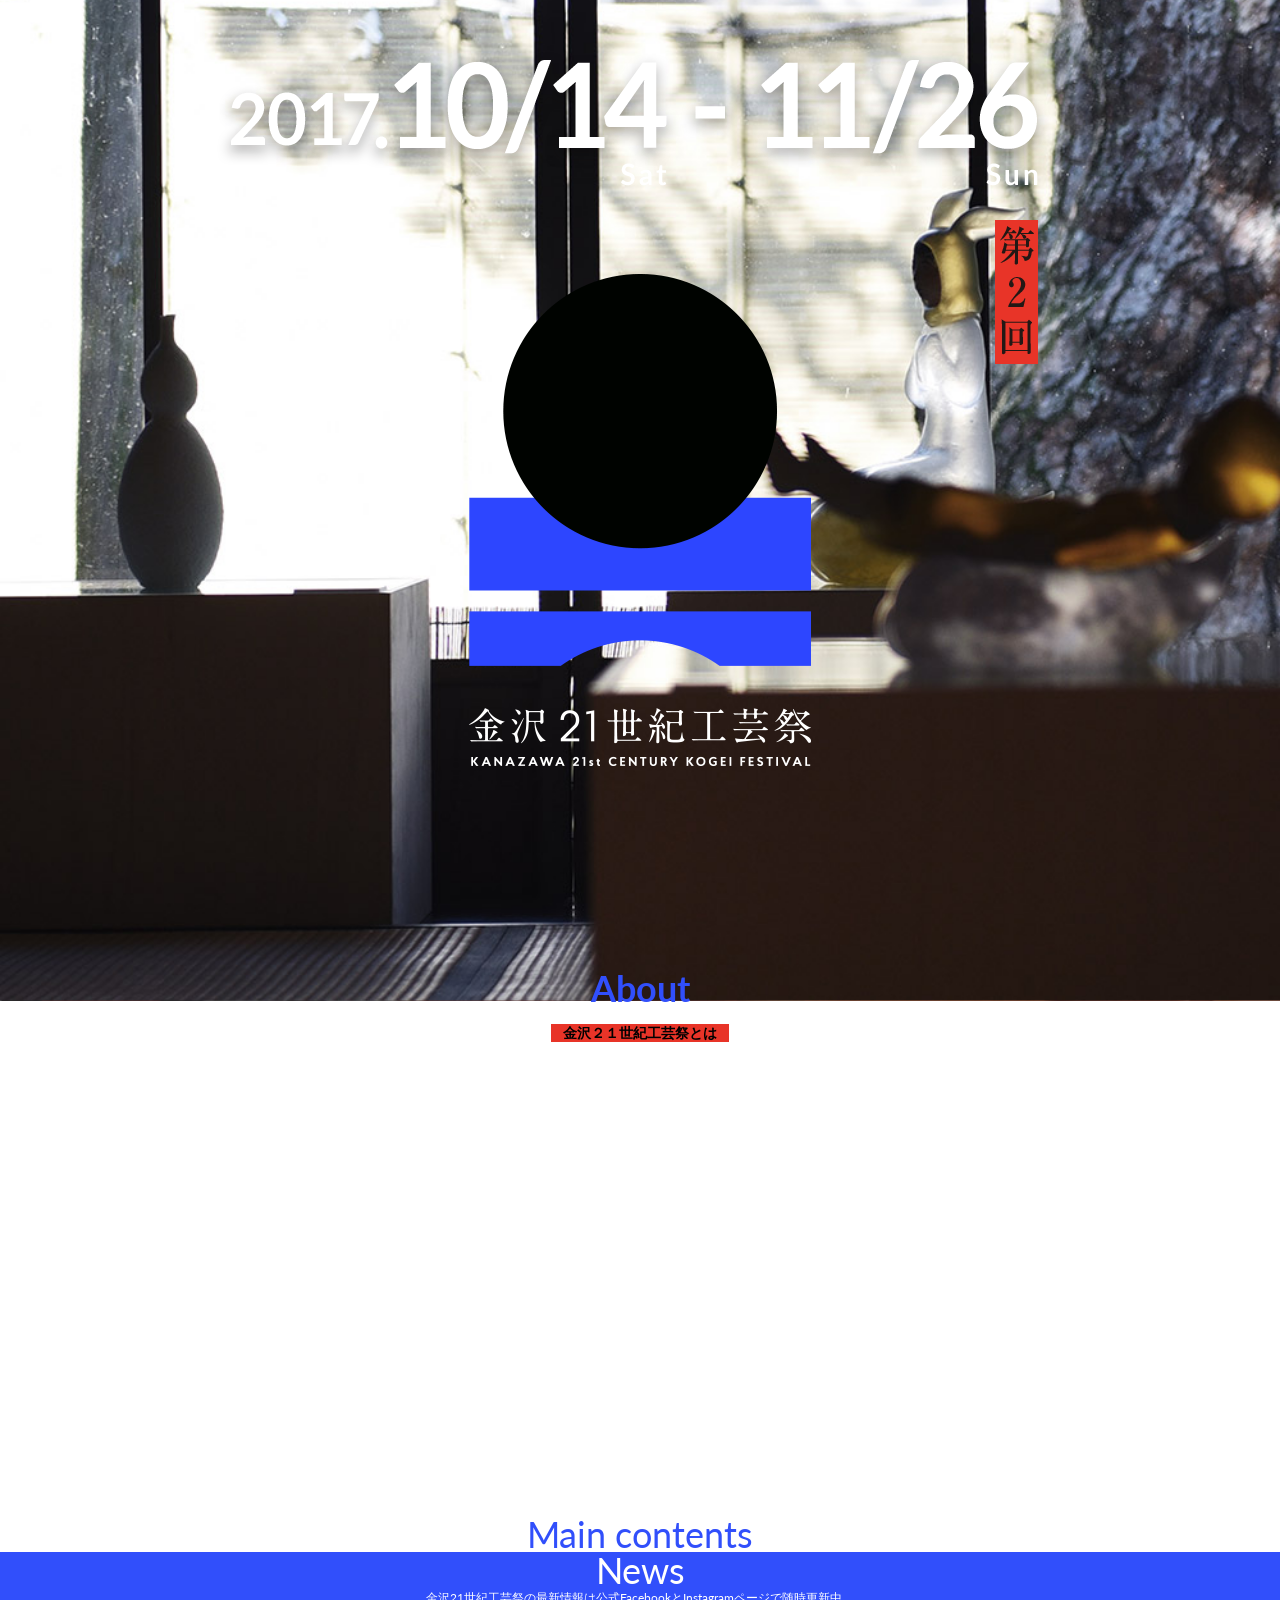
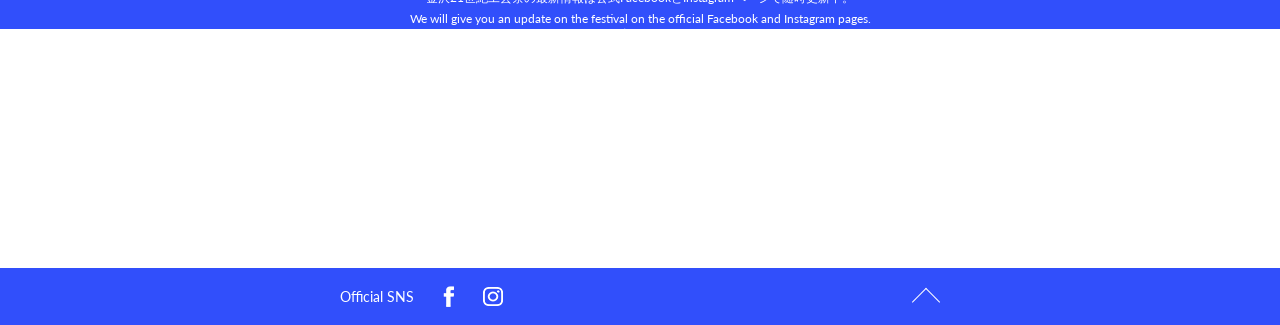
==== public/index.html @ 0331ea6f "追記" ====
<!DOCTYPE html>
<html>

<head prefix="og: http://ogp.me/ns#">
  <meta charset="utf-8">
  <meta http-equiv="x-ua-compatible" content="ie=edge">
  <meta name="viewport" content="width=device-width, initial-scale=1, minimum-scale=1, maximum-scale=1, user-scalable=no">

  <meta name="keywords" content="#">
  <meta name="description" content="#">
  <title>第2回 金沢21世紀工芸祭</title>

  <!--  favicons -->
  <link rel="shortcut icon" type="image/vnd.microsoft.icon" href="/common/favicons/favicon.ico">
  <link rel="icon" type="image/vnd.microsoft.icon" href="/common/favicons/favicon.ico">
  <link rel="apple-touch-icon" sizes="57x57" href="/common/favicons/apple-touch-icon-57x57.png">
  <link rel="apple-touch-icon" sizes="60x60" href="/common/favicons/apple-touch-icon-60x60.png">
  <link rel="apple-touch-icon" sizes="72x72" href="/common/favicons/apple-touch-icon-72x72.png">
  <link rel="apple-touch-icon" sizes="76x76" href="/common/favicons/apple-touch-icon-76x76.png">
  <link rel="apple-touch-icon" sizes="114x114" href="/common/favicons/apple-touch-icon-114x114.png">
  <link rel="apple-touch-icon" sizes="120x120" href="/common/favicons/apple-touch-icon-120x120.png">
  <link rel="apple-touch-icon" sizes="144x144" href="/common/favicons/apple-touch-icon-144x144.png">
  <link rel="apple-touch-icon" sizes="152x152" href="/common/favicons/apple-touch-icon-152x152.png">
  <link rel="apple-touch-icon" sizes="180x180" href="/common/favicons/apple-touch-icon-180x180.png">
  <link rel="icon" type="image/png" sizes="192x192" href="/common/favicons/android-chrome-192x192.png">
  <link rel="icon" type="image/png" sizes="48x48" href="/common/favicons/favicon-48x48.png">
  <link rel="icon" type="image/png" sizes="96x96" href="/common/favicons/favicon-96x96.png">
  <link rel="icon" type="image/png" sizes="96x96" href="/common/favicons/favicon-160x160.png">
  <link rel="icon" type="image/png" sizes="96x96" href="/common/favicons/favicon-196x196.png">
  <link rel="icon" type="image/png" sizes="16x16" href="/common/favicons/favicon-16x16.png">
  <link rel="icon" type="image/png" sizes="32x32" href="/common/favicons/favicon-32x32.png">
  <link rel="manifest" href="/common/favicons/manifest.json">
  <meta name="msapplication-TileColor" content="#2d88ef">
  <meta name="msapplication-TileImage" content="/mstile-144x144.png">
  <!-- /favicons -->

  <!-- ogp -->
  <meta property="og:title" content="#">
  <meta property="og:type" content="article">
	<meta property="og:description" content="#">
	<meta property="og:url" content="#">
	<meta property="og:image" content="#">
	<meta property="og:site_name" content="#">
  <!-- /ogp -->

  <!-- twitter -->
  <meta name="twitter:card" content="summary_large_image">
  <meta name="twitter:site" content="//twitterアカウント(@--)">
  <meta name="twitter:creator" content="//製作者@--">
  <meta name="twitter:title" content="//タイトル">
  <meta name="twitter:description" content="//概要">
  <meta name="twitter:image:src" content="//image">
  <!-- /twitter -->
  
  <!-- behavior -->
  <link rel="stylesheet" href="assets/css/style.css">
  <link href="https://fonts.googleapis.com/css?family=Lato" rel="stylesheet">
  <!-- /behavior -->
  
</head>

<body>
  
  <!-- header -->
  <header id="header">
    <h1 class="h1_01">
      <img src="assets/images/header_h1_01.png" alt="金沢21世紀工芸祭 KANAZAWA 21st CENTURY FESTIVAL">
    </h1>
    <p class="p_01"><img src="assets/images/header_p_01.png" alt="第二回"></p>
    <time class="time_01"><img src="assets/images/header_time_01.png" alt="2017.10/14sat - 11/26sun"></time>
  </header>
  <!-- header -->

  <!-- content -->
  <main id="index" class="content">
   
    <!-- about -->
    <section class="about">
      <h2 class="h2_01">About<br><i>金沢２１世紀工芸祭とは</i></h2>
      <p class="p_01">金沢21世紀工芸祭は、藩政期以来のものづくりが息づく石川県金沢市を舞台に開催する大型工芸フェスティバル。多様な展示にワークショップ、食イベントや茶会など、たくさんのプログラムが展開されます。いつにも増して工芸との接点がちりばめられた金沢で、ものづくりをとことん堪能してみませんか。</p>
      <h2 class="h2_02">What is Kanazawa 21st KOGEI Festival</h2>
      <p class="p_02">Kanazawa 21KOGEI Festival is a large-scale arts and crafts festival, held for the first time in Kanazawa, a city of arts and crafts where creativity has breathed ever since the feudal government period. General supervision is provided by The University Art Museum, Tokyo University of the Arts Director and Professor Yuji Akimoto, who also serves as Director of the 21st Century Museum of Contemporary Art, Kanazawa, and the architect and NPO Shuto Kanazawa's Chief Director, Jun Ura. The festival endeavors to present the diversity and possibilities of the arts and crafts from a variety of perspectives, including tradition,future, design,and technology.</p>
    </section>
    <!-- /about -->
    
    <!-- /main_content -->
    <section class="mc">
      <h2 class="h2_01">Main contents</h2>
      <p></p>
      <ul class="mc_slider" id="mcSlider">
        <li>
          <figure></figure>
          <div class="l_block_01">
            <div class="l_box_01">
              <h3><i></i></h3>
              <time></time>
            </div>
            <div class="l_box_02">
              <h3><i></i></h3>
              <time></time>
            </div>
          </div>
        </li>
        <li>
          <figure></figure>
          <div class="l_block_01">
            <div class="l_box_01">
              <h3><i></i></h3>
              <time></time>
            </div>
            <div class="l_box_02">
              <h3><i></i></h3>
              <time></time>
            </div>
          </div>
        </li>
        <li>
          <figure></figure>
          <div class="l_block_01">
            <div class="l_box_01">
              <h3><i></i></h3>
              <time></time>
            </div>
            <div class="l_box_02">
              <h3><i></i></h3>
              <time></time>
            </div>
          </div>
        </li>
        <li>
          <figure></figure>
          <div class="l_block_01">
            <div class="l_box_01">
              <h3><i></i></h3>
              <time></time>
            </div>
            <div class="l_box_02">
              <h3><i></i></h3>
              <time></time>
            </div>
          </div>
        </li>
        <li>
          <figure></figure>
          <div class="l_block_01">
            <div class="l_box_01">
              <h3><i></i></h3>
              <time></time>
            </div>
            <div class="l_box_02">
              <h3><i></i></h3>
              <time></time>
            </div>
          </div>
        </li>
      </ul>
    </section>
    <!-- /main_content -->
    
    <!-- news -->
    <section class="news">
      <h2 class="h2_01">News</h2>
      <p class="p_01">金沢21世紀工芸祭の最新情報は公式FacebookとInstagramページで随時更新中。<br>We will give you an update on the festival on the official Facebook and Instagram  pages.</p>
      <div class="l_block_01">
        <div class="l_box_01">
        </div>
        <div class="l_box_02">
        </div>
      </div>
    </section>
    <!-- /news -->
    
    <!-- sponsor -->
    <section class="sponsor">
      <h2 class="h2_01">主　催</h2>
      <p class="p_01">金沢創造都市推進員会<br>金沢市</p>
      <h2 class="h2_02">事務局</h2>
      <address class="address_01">
        <p>金沢21世紀工芸祭実行委員会<br>（株式会社ノエチカ内）</p>
        <p>石川県金沢市下本多町六番丁40番地1 3階<br>Email : <a href="mailto:info@noetica.co.jp">info@noetica.co.jp</a></p>
      </address>
      <h2 class="h2_02">プレスリリースに関するお問い合わせ</h2>
      <address class="address_02">
        <p>金沢21世紀工芸祭実行委員会・広報担当<br>（株式会社エーミライトデザイン内）</p>
        <p>石川県金沢市本町1-5-3 リファーレ2階<br>Email : <a href="mailto:press@21c-kogei.jp">press@21c-kogei.jp</a></p>
      </address>
    </section>
    <!-- /sponsor -->
    
  </main>
  <!-- /content -->

  <!-- bg -->
  <div id="bg">
    <div class="div_01"><img src="assets/images/bg_img_01.jpg" alt=""></div>
    <div class="div_02"><img src="assets/images/bg_img_02.jpg" alt=""></div>
    <div class="div_03"><img src="assets/images/bg_img_03.jpg" alt=""></div>
  </div>
  <!-- /bg -->

  <!-- footer -->
  <footer id="footer">
    <div class="l_block_01">
      <div class="l_block_01_inner">
        <h4 class="h4_01">Official SNS</h4>
        <ul class="ul_01">
          <li><a href=""><img src="assets/images/footer_facebook.png" alt=""></a></li>
          <li><a href=""><img src="assets/images/footer_instagram.png" alt=""></a></li>
        </ul>
        <div class="div_01"><a href="#top"></a></div>
      </div>
    </div>
    <div class="l_block_02">
      <div class="l_box_01">
        <ul>
          <li><img src="" alt=""></li>
          <li><img src="" alt=""></li>
          <li><img src="" alt=""></li>
        </ul>
      </div>
      <div class="l_box_02">
        <p class="p_01">平成28年度 文化庁　文化芸術による地域活性化・国際発信推進事業<br>Supported by the Agency for Cultural Affairs Government of Japan in the fiscal 2016</p>
      </div>
    </div>
    <p><small>&copy; 2016 21st Century Craft Festival ALL RIGHTS RESERVED.</small></p>
  </footer>
  <!-- /footer -->
  
</body>

</html>
---- public/assets/css/style.css ----
@charset 'UTF-8';
/* reset */
body,
div,
pre,
p,
blockquote,
dl,
dt,
dd,
ul,
ol,
li,
h1,
h2,
h3,
h4,
h5,
h6,
form,
fieldset,
th,
td,
figure,
figcaption
{
    margin: 0;
    padding: 0;
}

input,
textarea
{
    font-size: 100%; 

    margin: 0;
}

label
{
    cursor: pointer;
}

table
{
    font-size: 100%; 

    border-spacing: 0;
    border-collapse: collapse;
}

th,
td
{
    list-style: none;
}

fieldset,
img
{
    border: 0;
}

img
{
    width: 100%;
    max-width: 100%;
    height: auto;

    vertical-align: top;
}

address,
caption,
cite,
code,
dfn,
em,
th,
var
{
    font-weight: normal; 
    font-style: normal;
}

ol,
ul
{
    list-style: none;
}

caption,
th
{
    text-align: left;
}

h1,
h2,
h3,
h4,
h5,
h6
{
    font-size: 100%;
    font-weight: normal;
}

q:after,
q:before
{
    content: '';
}

a,
input
{
    color: inherit; 
    outline: none;
}

a
{
    text-decoration: none;
}

input,
textarea
{
    border-radius: 0;
}

input[type='button'],
input[type='submit']
{
    padding: 0;

    cursor: pointer; 

    border: none;
    background: none;

    -webkit-appearance: none;
}

abbr,
acronym
{
    border: 0;
}

i
{
    font-style: normal;
}

main,
section,
article,
time
{
    display: block;
}

/* /reset */
/* base */
*
{
    -webkit-box-sizing: border-box;
            box-sizing: border-box;
}

body
{
    font-family: 'Lato', '游ゴシック', YuGothic, 'ヒラギノ角ゴ Pro', 'Hiragino Kaku Gothic Pro', 'メイリオ', 'Meiryo', sans-serif;
    font-size: 0;
    line-height: 0;

    position: relative;

    letter-spacing: 0;
    word-wrap: break-word;

    color: #000; 

    -webkit-font-smoothing: antialiased;
    -moz-osx-font-smoothing: grayscale;
    -webkit-overflow-scrolling: touch;
    -webkit-text-size-adjust: 100%;
}

img
{
    width: 100%;
}

.sp
{
    display: none;
}
@media screen and (max-width: 425px)
{
    .sp
    {
        display: block !important;
    }
}

.tb
{
    display: none;
}
@media screen and (min-width: 426px) and (max-width: 999px)
{
    .tb
    {
        display: block !important;
    }
}

.pc
{
    display: none;
}
@media screen and (min-width: 1000px)
{
    .pc
    {
        display: block !important;
    }
}

.cf
{
    zoom: 1;
}
.cf:after
{
    display: block;
    clear: both; 

    content: '';
}

a
{
    display: block;
}
a:hover
{
    opacity: .7;
}

/* /base */
/* z-index */
header,
main,
footer
{
    z-index: 2;
}

#bg
{
    z-index: 1;
}

/* /z-index */
/* header */
header
{
    position: relative;

    display: table;

    width: 100%;
}
@media screen and (max-width: 425px)
{
    header
    {
        height: 100vh;
    }
}
@media screen and (min-width: 426px) and (max-width: 999px)
{
    header
    {
        height: 100vh;
    }
}
@media screen and (min-width: 1000px)
{
    header
    {
        max-width: 1000px;
        height: 100vh; 
        min-height: 660px;
        margin: 0 auto;
    }
}
header .h1_01
{
    display: table-cell;

    text-align: center; 
    vertical-align: middle;
}
@media screen and (max-width: 425px)
{
    header .h1_01
    {
        padding-top: 100px;
    }
}
@media screen and (min-width: 426px) and (max-width: 999px)
{
    header .h1_01
    {
        padding-top: 100px;
    }
}
@media screen and (min-width: 1000px)
{
    header .h1_01
    {
        padding-top: 140px;
    }
}
@media screen and (min-width: 1000px) and (max-height: 719px)
{
    header .h1_01 img
    {
        width: 240px;
    }
}
@media screen and (min-width: 1000px) and (min-height: 720px)
{
    header .h1_01 img
    {
        width: 342px;
    }
}
header .p_01
{
    position: absolute;
    top: 220px;
    right: 102px; 

    width: 43px;
}
header .time_01
{
    position: absolute;
    top: 0;
    left: 0;

    display: block;

    width: 100%;

    text-align: center;
}

/* /header */
/* main */
main
{
    position: relative;
}

/* /main */
/* bg */
#bg
{
    position: fixed;
    top: 0;
    left: 0;

    width: 100%;
    height: 100vh;
}
#bg div
{
    position: absolute;
    top: 0;
    left: 0;

    width: 100%;
    height: 100%;
}
#bg div img
{
    position: absolute;
    top: 50%;
    left: 50%;

    width: auto;
    min-width: 100%;
    height: auto; 
    min-height: 100%;

    -webkit-transform: translate(-50%, -50%);
        -ms-transform: translate(-50%, -50%);
            transform: translate(-50%, -50%);
}

/* /bg */
/* footer */
footer
{
    position: relative;
}
footer .l_block_01
{
    padding: 18px 0;

    background-color: #314ffb;
}
footer .l_block_01 .l_block_01_inner
{
    position: relative;

    width: 800px; 
    margin: 0 auto;
    padding: 0 100px;
}
footer .l_block_01 .l_block_01_inner .h4_01
{
    display: inline-block;

    vertical-align: middle;
}
footer .l_block_01 .l_block_01_inner .ul_01
{
    display: inline-block;

    vertical-align: middle;
}
footer .l_block_01 .l_block_01_inner .ul_01 li
{
    display: inline-block;

    width: 21px; 
    margin-left: 24px;

    vertical-align: middle;
}
footer .l_block_01 .l_block_01_inner .div_01
{
    position: absolute;
    top: 6px;
    right: 104px;

    width: 20px;
    height: 20px;

    -webkit-transform: rotate(-45deg);
        -ms-transform: rotate(-45deg);
            transform: rotate(-45deg); 

    border-top: 1px solid #fff;
    border-right: 1px solid #fff;
}
footer .l_block_01 .h4_01
{
    font-size: 14px;

    color: #fff;
}
footer .l_block_02
{
    background-color: #fff;
}

/* /footer */
#index .about .h2_01
{
    font-size: 36px;
    font-weight: bold;
    line-height: 1;

    text-align: center; 

    color: #314ffb;
}
#index .about .h2_01 i
{
    font-size: 14px;
    line-height: 1;

    display: inline-block;

    margin-top: .4em;
    padding: 2px 12px;

    color: #000;
    background-color: #e83428;
}

#index .about .h2_02
{
    font-size: 12px;
    font-weight: bold;
    line-height: 1.7;

    text-align: center;
    letter-spacing: .1em;

    color: #fff;
}

#index .mc .h2_01
{
    font-size: 36px;
    line-height: 1; 

    text-align: center;

    color: #314ffb;
}

#index .news .h2_01
{
    font-size: 36px;
    line-height: 1; 

    text-align: center;

    color: #fff;
}

#index .sponsor .h2_01,
#index .sponsor .h2_02,
#index .sponsor .h2_03
{
    font-size: 14px;
    font-weight: bold;
    line-height: 1;

    text-align: center;

    color: #fff;
}

#p_01,
#p_02,
#index .news .p_01,
#index .sponsor .p_01,
#index .about .p_01,
#index .about .p_02
{
    font-size: 12px;
    line-height: 1.7;

    color: #fff;
}

#p_02,
#index .news .p_01,
#index .sponsor .p_01
{
    text-align: center;
}

#index .sponsor .address_01 p,
#index .sponsor .address_02 p
{
    font-size: 12px;
    line-height: 1.7;

    text-align: center; 

    color: #fff;
}
#index .sponsor .address_01 p a,
#index .sponsor .address_02 p a
{
    display: inline;
}

#index .sponsor .address_01 p:nth-child(2),
#index .sponsor .address_02 p:nth-child(2)
{
    font-size: 11px;
}

/* layout */
/* about */
#index .about
{
    width: 1000px; 
    margin: 0 auto;
    padding: 70px 0;
}
#index .about .h2_02
{
    margin-top: 20px;
}
#index .about p
{
    width: 380px; 
    margin: 0 auto;
}
#index .about p.p_01
{
    margin-top: 42px;
}
#index .about p.p_02
{
    margin-top: 16px;
}

/* /about */
/* main_content */
#index .mc
{
    background-color: #fff;
}

/* /main_content */
/* news */
#index .news
{
    background-color: #314ffb;
}

/* /news */
/* /layout */
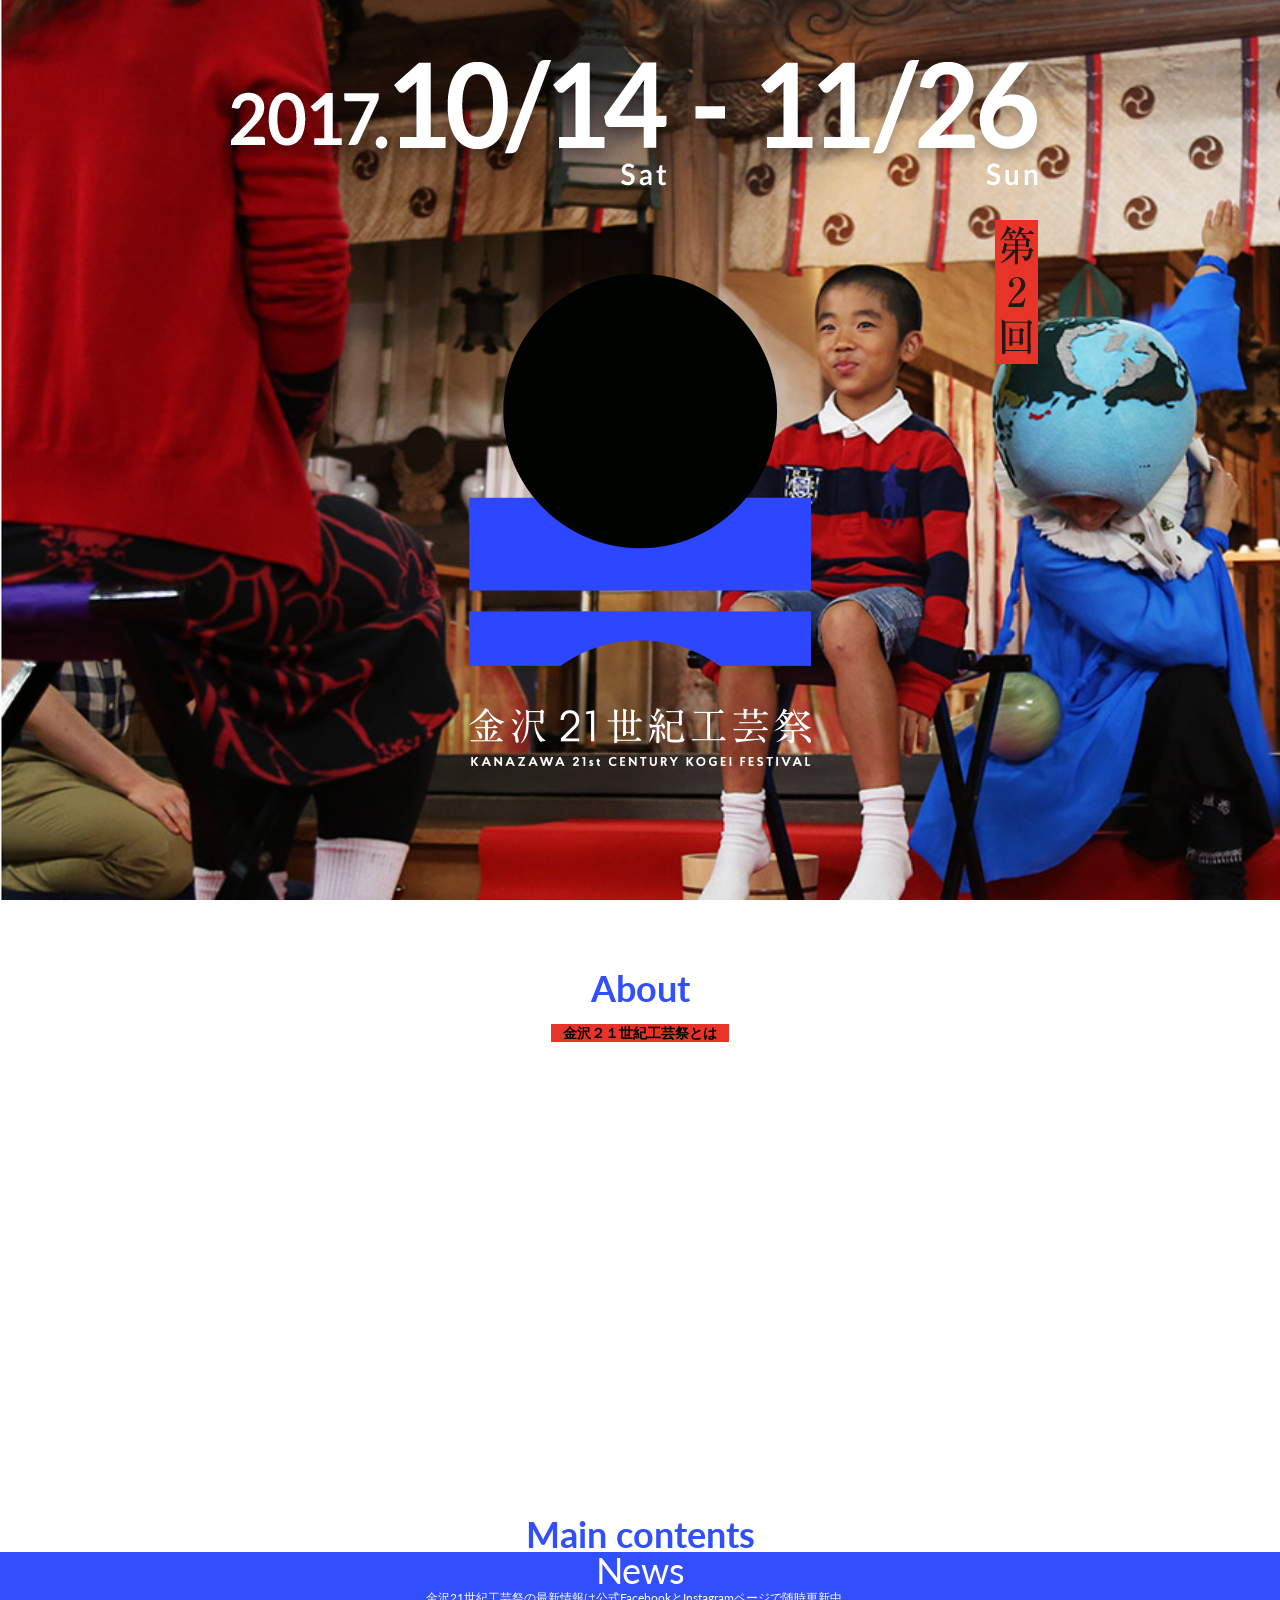
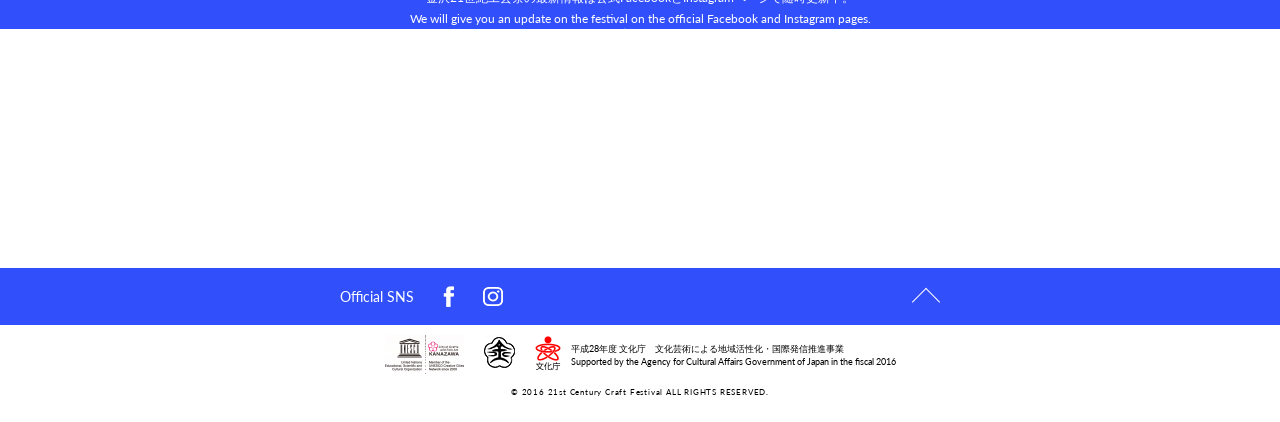
==== commit 8f4156d5: "追記" ====
--- a/public/index.html
+++ b/public/index.html
@@ -37,10 +37,10 @@
   <!-- ogp -->
   <meta property="og:title" content="#">
   <meta property="og:type" content="article">
-	<meta property="og:description" content="#">
-	<meta property="og:url" content="#">
-	<meta property="og:image" content="#">
-	<meta property="og:site_name" content="#">
+  <meta property="og:description" content="#">
+  <meta property="og:url" content="#">
+  <meta property="og:image" content="#">
+  <meta property="og:site_name" content="#">
   <!-- /ogp -->
 
   <!-- twitter -->
@@ -55,6 +55,10 @@
   <!-- behavior -->
   <link rel="stylesheet" href="assets/css/style.css">
   <link href="https://fonts.googleapis.com/css?family=Lato" rel="stylesheet">
+  <script src="assets/js/picturefill.js"></script>
+  <script src="assets/js/jquery.js"></script>
+  <script src="assets/js/bxslider.js"></script>
+  <script src="assets/js/script.js"></script>
   <!-- /behavior -->
   
 </head>
@@ -192,9 +196,11 @@
 
   <!-- bg -->
   <div id="bg">
-    <div class="div_01"><img src="assets/images/bg_img_01.jpg" alt=""></div>
-    <div class="div_02"><img src="assets/images/bg_img_02.jpg" alt=""></div>
-    <div class="div_03"><img src="assets/images/bg_img_03.jpg" alt=""></div>
+    <ul class="ul_01" id="bgSlider">
+      <li><img src="assets/images/bg_img_01.jpg" alt="イメージ"></li>
+      <li><img src="assets/images/bg_img_02.jpg" alt="イメージ"></li>
+      <li><img src="assets/images/bg_img_03.jpg" alt="イメージ"></li>
+    </ul>
   </div>
   <!-- /bg -->
 
@@ -211,18 +217,16 @@
       </div>
     </div>
     <div class="l_block_02">
-      <div class="l_box_01">
-        <ul>
-          <li><img src="" alt=""></li>
-          <li><img src="" alt=""></li>
-          <li><img src="" alt=""></li>
+      <div class="l_block_02_inner">
+        <ul class="ul_02">
+          <li><img src="assets/images/footer_icon_01.png" alt="イメージ"></li>
+          <li><img src="assets/images/footer_icon_02.png" alt="イメージ"></li>
+          <li><img src="assets/images/footer_icon_03.png" alt="イメージ"></li>
         </ul>
-      </div>
-      <div class="l_box_02">
         <p class="p_01">平成28年度 文化庁　文化芸術による地域活性化・国際発信推進事業<br>Supported by the Agency for Cultural Affairs Government of Japan in the fiscal 2016</p>
+        <p class="p_02"><small>&copy; 2016 21st Century Craft Festival ALL RIGHTS RESERVED.</small></p>
       </div>
     </div>
-    <p><small>&copy; 2016 21st Century Craft Festival ALL RIGHTS RESERVED.</small></p>
   </footer>
   <!-- /footer -->
   
--- a/public/assets/css/style.css
+++ b/public/assets/css/style.css
@@ -380,7 +380,7 @@
     width: 100%;
     height: 100vh;
 }
-#bg div
+#bg .ul_01 li
 {
     position: absolute;
     top: 0;
@@ -389,7 +389,7 @@
     width: 100%;
     height: 100%;
 }
-#bg div img
+#bg .ul_01 li img
 {
     position: absolute;
     top: 50%;
@@ -472,6 +472,59 @@
 {
     background-color: #fff;
 }
+footer .l_block_02 .l_block_02_inner
+{
+    width: 800px;
+    margin: 0 auto;
+    padding: 10px 100px 26px;
+
+    text-align: center;
+}
+footer .l_block_02 .l_block_02_inner .ul_02
+{
+    display: inline-block;
+
+    vertical-align: middle;
+}
+footer .l_block_02 .l_block_02_inner .ul_02 li
+{
+    display: inline-block;
+
+    height: 41px; 
+
+    vertical-align: middle;
+}
+footer .l_block_02 .l_block_02_inner .ul_02 li:nth-child(n+2)
+{
+    margin-left: 20px;
+}
+footer .l_block_02 .l_block_02_inner .ul_02 li img
+{
+    width: auto;
+    height: 100%;
+}
+footer .l_block_02 .l_block_02_inner .p_01
+{
+    font-size: 9px;
+    line-height: 1.4; 
+
+    display: inline-block;
+
+    margin-left: 10px;
+
+    text-align: left;
+    vertical-align: middle;
+}
+footer .p_02
+{
+    font-size: 10px;
+    line-height: 1; 
+
+    margin-top: 10px;
+
+    text-align: center;
+    letter-spacing: .08em;
+}
 
 /* /footer */
 #index .about .h2_01
@@ -513,6 +566,7 @@
 #index .mc .h2_01
 {
     font-size: 36px;
+    font-weight: bold;
     line-height: 1; 
 
     text-align: center;
@@ -627,3 +681,10 @@
 
 /* /news */
 /* /layout */
+#bg .bx-wrapper,
+#bg .bx-viewport,
+#bg .ul_01
+{
+    width: 100%;
+    height: 100vh !important;
+}
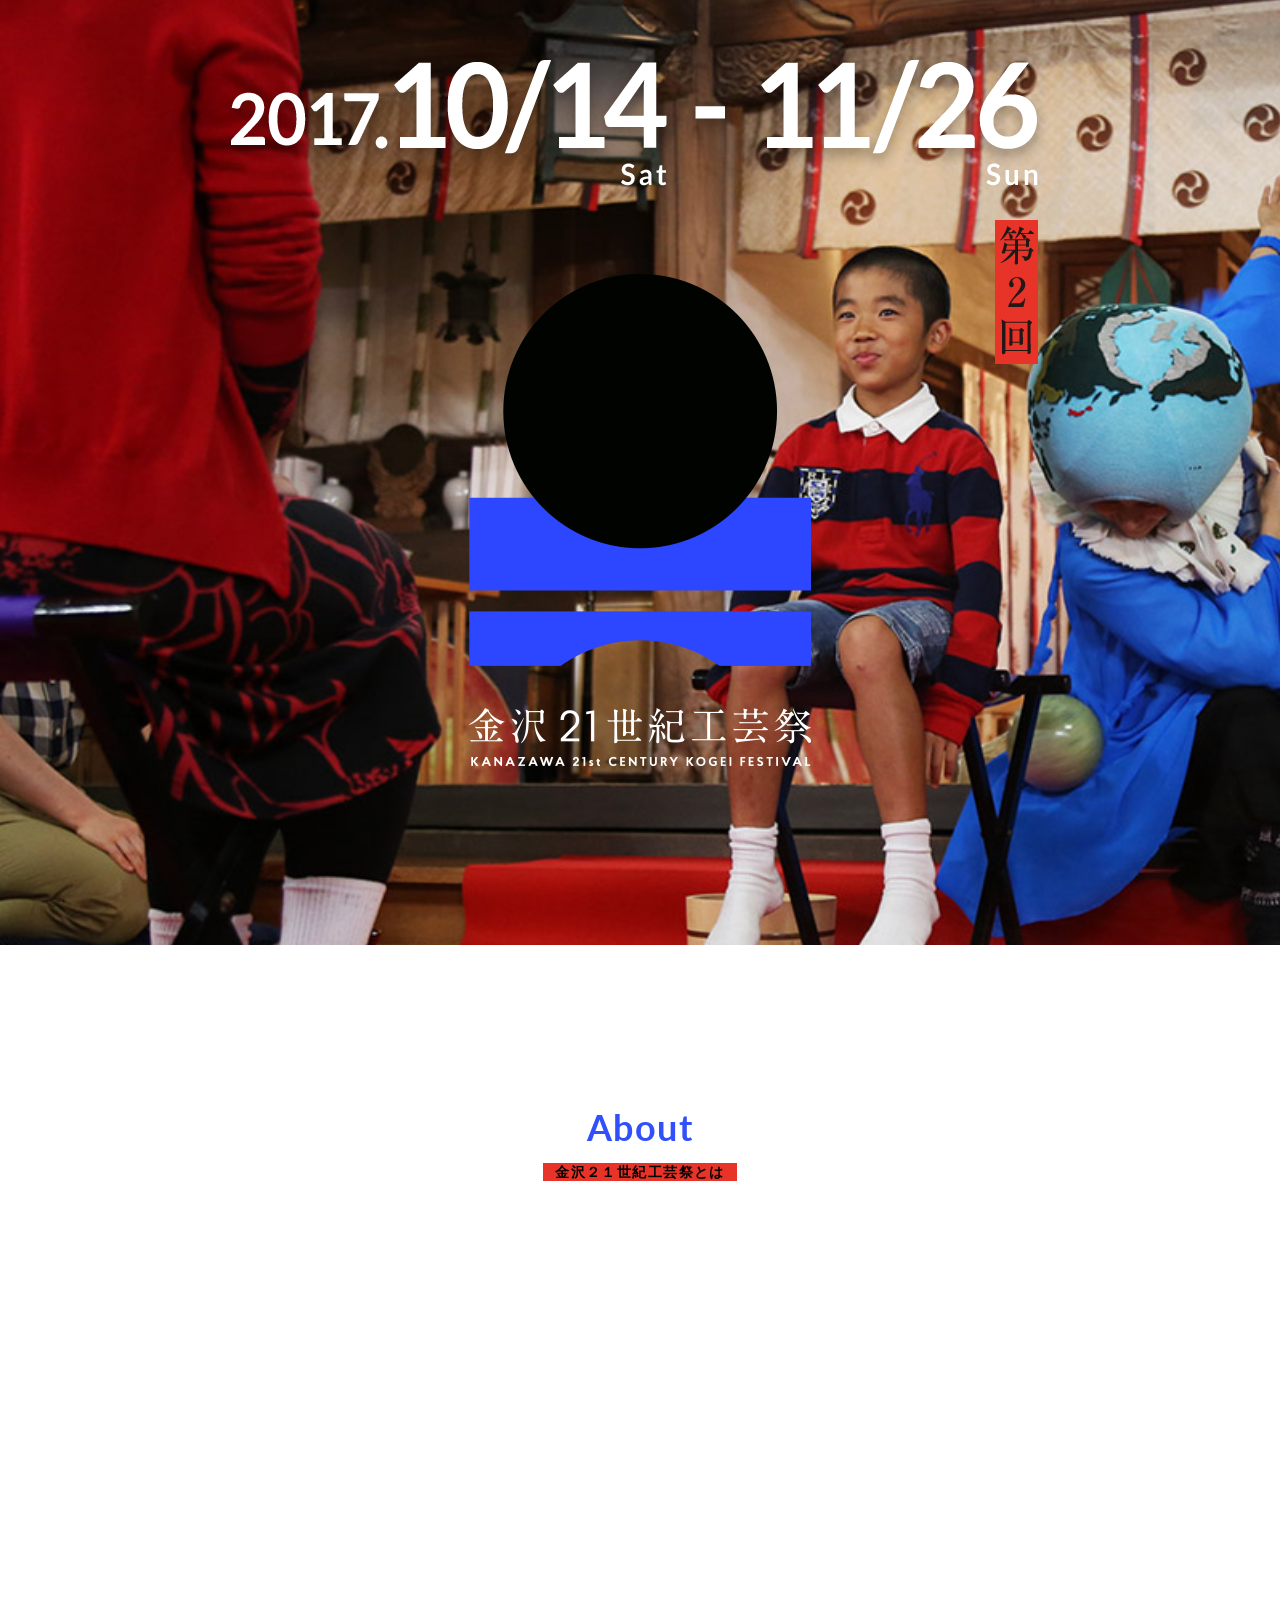
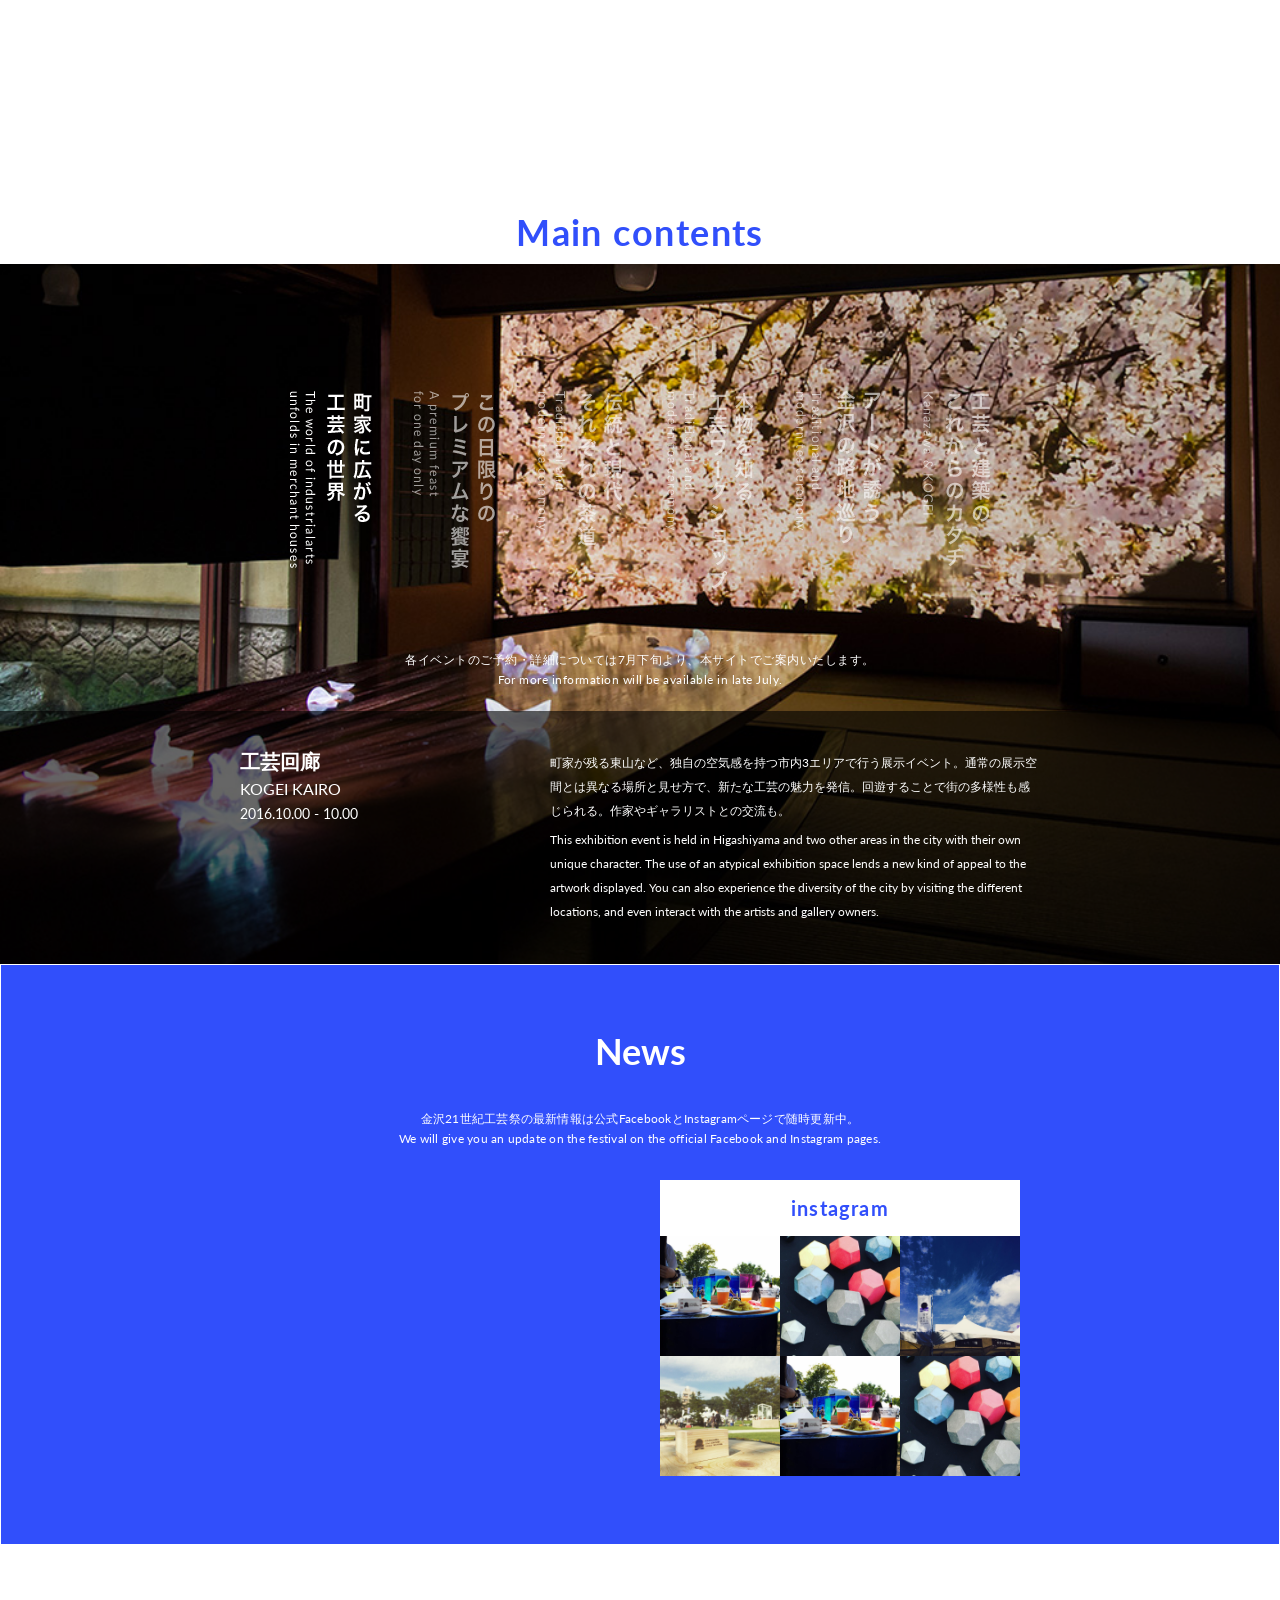
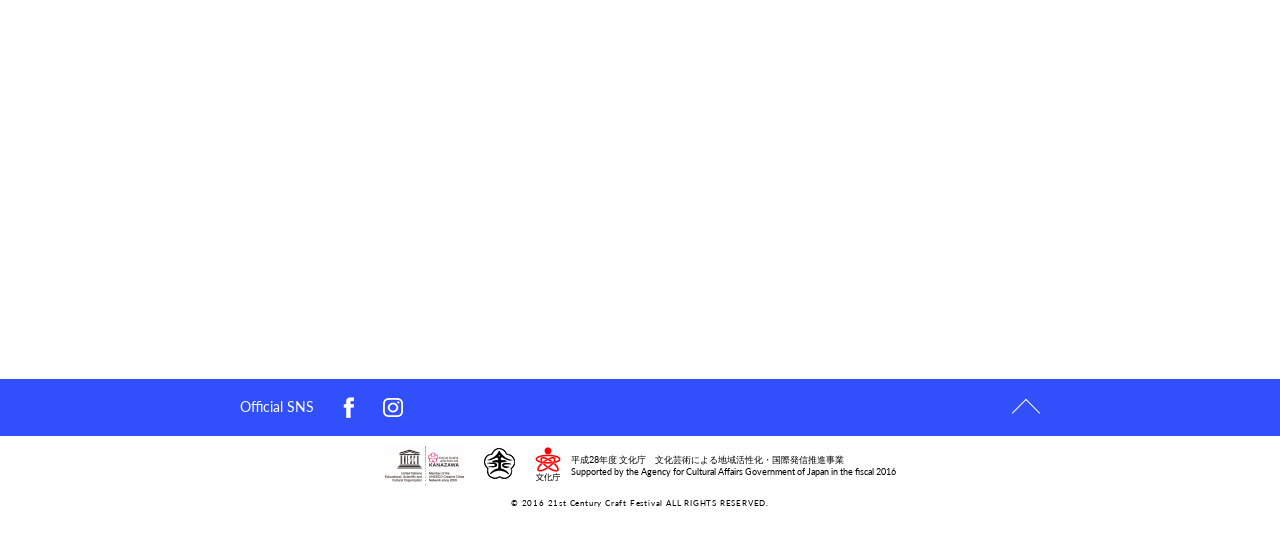
==== commit cc54953e: "pc終了" ====
--- a/public/index.html
+++ b/public/index.html
@@ -51,7 +51,7 @@
   <meta name="twitter:description" content="//概要">
   <meta name="twitter:image:src" content="//image">
   <!-- /twitter -->
-  
+
   <!-- behavior -->
   <link rel="stylesheet" href="assets/css/style.css">
   <link href="https://fonts.googleapis.com/css?family=Lato" rel="stylesheet">
@@ -60,11 +60,22 @@
   <script src="assets/js/bxslider.js"></script>
   <script src="assets/js/script.js"></script>
   <!-- /behavior -->
-  
+
 </head>
 
 <body>
-  
+  <div id="fb-root"></div>
+  <script>
+    (function (d, s, id) {
+      var js, fjs = d.getElementsByTagName(s)[0];
+      if (d.getElementById(id)) return;
+      js = d.createElement(s);
+      js.id = id;
+      js.src = "//connect.facebook.net/ja_JP/sdk.js#xfbml=1&version=v2.9";
+      fjs.parentNode.insertBefore(js, fjs);
+    }(document, 'script', 'facebook-jssdk'));
+  </script>
+
   <!-- header -->
   <header id="header">
     <h1 class="h1_01">
@@ -77,120 +88,154 @@
 
   <!-- content -->
   <main id="index" class="content">
-   
+
     <!-- about -->
     <section class="about">
-      <h2 class="h2_01">About<br><i>金沢２１世紀工芸祭とは</i></h2>
-      <p class="p_01">金沢21世紀工芸祭は、藩政期以来のものづくりが息づく石川県金沢市を舞台に開催する大型工芸フェスティバル。多様な展示にワークショップ、食イベントや茶会など、たくさんのプログラムが展開されます。いつにも増して工芸との接点がちりばめられた金沢で、ものづくりをとことん堪能してみませんか。</p>
-      <h2 class="h2_02">What is Kanazawa 21st KOGEI Festival</h2>
-      <p class="p_02">Kanazawa 21KOGEI Festival is a large-scale arts and crafts festival, held for the first time in Kanazawa, a city of arts and crafts where creativity has breathed ever since the feudal government period. General supervision is provided by The University Art Museum, Tokyo University of the Arts Director and Professor Yuji Akimoto, who also serves as Director of the 21st Century Museum of Contemporary Art, Kanazawa, and the architect and NPO Shuto Kanazawa's Chief Director, Jun Ura. The festival endeavors to present the diversity and possibilities of the arts and crafts from a variety of perspectives, including tradition,future, design,and technology.</p>
+      <div class="l_inner">
+        <h2 class="h2_01">About<br><i>金沢２１世紀工芸祭とは</i></h2>
+        <p class="p_01">金沢21世紀工芸祭は、藩政期以来のものづくりが息づく石川県金沢市を舞台に開催する大型工芸フェスティバル。多様な展示にワークショップ、食イベントや茶会など、たくさんのプログラムが展開されます。いつにも増して工芸との接点がちりばめられた金沢で、ものづくりをとことん堪能してみませんか。</p>
+        <h2 class="h2_02">What is Kanazawa 21st KOGEI Festival</h2>
+        <p class="p_02">Kanazawa 21KOGEI Festival is a large-scale arts and crafts festival, held for the first time in Kanazawa, a city of arts and crafts where creativity has breathed ever since the feudal government period. General supervision is provided by The University Art Museum, Tokyo University of the Arts Director and Professor Yuji Akimoto, who also serves as Director of the 21st Century Museum of Contemporary Art, Kanazawa, and the architect and NPO Shuto Kanazawa's Chief Director, Jun Ura. The festival endeavors to present the diversity and possibilities of the arts and crafts from a variety of perspectives, including tradition,future, design,and technology.</p>
+      </div>
     </section>
     <!-- /about -->
-    
+
     <!-- /main_content -->
     <section class="mc">
       <h2 class="h2_01">Main contents</h2>
-      <p></p>
+      <p class="p_01">各イベントのご予約・詳細については7月下旬より、本サイトでご案内いたします。
+        <br>For more information will be available in late July.</p>
       <ul class="mc_slider" id="mcSlider">
         <li>
-          <figure></figure>
-          <div class="l_block_01">
-            <div class="l_box_01">
-              <h3><i></i></h3>
-              <time></time>
-            </div>
-            <div class="l_box_02">
-              <h3><i></i></h3>
-              <time></time>
-            </div>
-          </div>
-        </li>
-        <li>
-          <figure></figure>
-          <div class="l_block_01">
-            <div class="l_box_01">
-              <h3><i></i></h3>
-              <time></time>
-            </div>
-            <div class="l_box_02">
-              <h3><i></i></h3>
-              <time></time>
-            </div>
-          </div>
-        </li>
-        <li>
-          <figure></figure>
-          <div class="l_block_01">
-            <div class="l_box_01">
-              <h3><i></i></h3>
-              <time></time>
-            </div>
-            <div class="l_box_02">
-              <h3><i></i></h3>
-              <time></time>
-            </div>
-          </div>
-        </li>
-        <li>
-          <figure></figure>
-          <div class="l_block_01">
-            <div class="l_box_01">
-              <h3><i></i></h3>
-              <time></time>
-            </div>
-            <div class="l_box_02">
-              <h3><i></i></h3>
-              <time></time>
-            </div>
-          </div>
-        </li>
-        <li>
-          <figure></figure>
-          <div class="l_block_01">
-            <div class="l_box_01">
-              <h3><i></i></h3>
-              <time></time>
-            </div>
-            <div class="l_box_02">
-              <h3><i></i></h3>
-              <time></time>
+          <div class="l_block_01">
+            <div class="l_box_01">
+              <h3>工芸回廊<i>KOGEI KAIRO</i></h3>
+              <time>2016.10.00 - 10.00</time>
+            </div>
+            <div class="l_box_02">
+              <p>町家が残る東山など、独自の空気感を持つ市内3エリアで行う展示イベント。通常の展示空間とは異なる場所と見せ方で、新たな工芸の魅力を発信。回遊することで街の多様性も感じられる。作家やギャラリストとの交流も。</p>
+              <p>This exhibition event is held in Higashiyama and two other areas in the city with their own unique character. The use of an atypical exhibition space lends a new kind of appeal to the artwork displayed. You can also experience the diversity of the city by visiting the different locations, and even interact with the artists and gallery owners.</p>
+            </div>
+          </div>
+        </li>
+        <li>
+          <div class="l_block_01">
+            <div class="l_box_01">
+              <h3>工芸回廊<i>KOGEI KAIRO</i></h3>
+              <time>2016.10.00 - 10.00</time>
+            </div>
+            <div class="l_box_02">
+              <p>町家が残る東山など、独自の空気感を持つ市内3エリアで行う展示イベント。通常の展示空間とは異なる場所と見せ方で、新たな工芸の魅力を発信。回遊することで街の多様性も感じられる。作家やギャラリストとの交流も。</p>
+              <p>This exhibition event is held in Higashiyama and two other areas in the city with their own unique character. The use of an atypical exhibition space lends a new kind of appeal to the artwork displayed. You can also experience the diversity of the city by visiting the different locations, and even interact with the artists and gallery owners.</p>
+            </div>
+          </div>
+        </li>
+        <li>
+          <div class="l_block_01">
+            <div class="l_box_01">
+              <h3>工芸回廊<i>KOGEI KAIRO</i></h3>
+              <time>2016.10.00 - 10.00</time>
+            </div>
+            <div class="l_box_02">
+              <p>町家が残る東山など、独自の空気感を持つ市内3エリアで行う展示イベント。通常の展示空間とは異なる場所と見せ方で、新たな工芸の魅力を発信。回遊することで街の多様性も感じられる。作家やギャラリストとの交流も。</p>
+              <p>This exhibition event is held in Higashiyama and two other areas in the city with their own unique character. The use of an atypical exhibition space lends a new kind of appeal to the artwork displayed. You can also experience the diversity of the city by visiting the different locations, and even interact with the artists and gallery owners.</p>
+            </div>
+          </div>
+        </li>
+        <li>
+          <div class="l_block_01">
+            <div class="l_box_01">
+              <h3>工芸回廊<i>KOGEI KAIRO</i></h3>
+              <time>2016.10.00 - 10.00</time>
+            </div>
+            <div class="l_box_02">
+              <p>町家が残る東山など、独自の空気感を持つ市内3エリアで行う展示イベント。通常の展示空間とは異なる場所と見せ方で、新たな工芸の魅力を発信。回遊することで街の多様性も感じられる。作家やギャラリストとの交流も。</p>
+              <p>This exhibition event is held in Higashiyama and two other areas in the city with their own unique character. The use of an atypical exhibition space lends a new kind of appeal to the artwork displayed. You can also experience the diversity of the city by visiting the different locations, and even interact with the artists and gallery owners.</p>
+            </div>
+          </div>
+        </li>
+        <li>
+          <div class="l_block_01">
+            <div class="l_box_01">
+              <h3>工芸回廊<i>KOGEI KAIRO</i></h3>
+              <time>2016.10.00 - 10.00</time>
+            </div>
+            <div class="l_box_02">
+              <p>町家が残る東山など、独自の空気感を持つ市内3エリアで行う展示イベント。通常の展示空間とは異なる場所と見せ方で、新たな工芸の魅力を発信。回遊することで街の多様性も感じられる。作家やギャラリストとの交流も。</p>
+              <p>This exhibition event is held in Higashiyama and two other areas in the city with their own unique character. The use of an atypical exhibition space lends a new kind of appeal to the artwork displayed. You can also experience the diversity of the city by visiting the different locations, and even interact with the artists and gallery owners.</p>
+            </div>
+          </div>
+        </li>
+        <li>
+          <div class="l_block_01">
+            <div class="l_box_01">
+              <h3>工芸回廊<i>KOGEI KAIRO</i></h3>
+              <time>2016.10.00 - 10.00</time>
+            </div>
+            <div class="l_box_02">
+              <p>町家が残る東山など、独自の空気感を持つ市内3エリアで行う展示イベント。通常の展示空間とは異なる場所と見せ方で、新たな工芸の魅力を発信。回遊することで街の多様性も感じられる。作家やギャラリストとの交流も。</p>
+              <p>This exhibition event is held in Higashiyama and two other areas in the city with their own unique character. The use of an atypical exhibition space lends a new kind of appeal to the artwork displayed. You can also experience the diversity of the city by visiting the different locations, and even interact with the artists and gallery owners.</p>
             </div>
           </div>
         </li>
       </ul>
+      <ul class="mc_pager" id="mcPager">
+        <li><a data-slide-index="0"><img src="assets/images/mc_pager1.png" alt=""></a></li>
+        <li><a data-slide-index="1"><img src="assets/images/mc_pager2.png" alt=""></a></li>
+        <li><a data-slide-index="2"><img src="assets/images/mc_pager3.png" alt=""></a></li>
+        <li><a data-slide-index="3"><img src="assets/images/mc_pager4.png" alt=""></a></li>
+        <li><a data-slide-index="4"><img src="assets/images/mc_pager5.png" alt=""></a></li>
+        <li><a data-slide-index="5"><img src="assets/images/mc_pager6.png" alt=""></a></li>
+      </ul>
     </section>
     <!-- /main_content -->
-    
+
     <!-- news -->
     <section class="news">
       <h2 class="h2_01">News</h2>
-      <p class="p_01">金沢21世紀工芸祭の最新情報は公式FacebookとInstagramページで随時更新中。<br>We will give you an update on the festival on the official Facebook and Instagram  pages.</p>
+      <p class="p_01">金沢21世紀工芸祭の最新情報は公式FacebookとInstagramページで随時更新中。
+        <br>We will give you an update on the festival on the official Facebook and Instagram pages.</p>
       <div class="l_block_01">
         <div class="l_box_01">
+          <div class="div_01" id="facebook">
+            <div class="fb-page" data-href="https://www.facebook.com/kanazawa21kogei/" data-tabs="timeline" data-width="360" data-height="295" data-small-header="true" data-adapt-container-width="true" data-hide-cover="false" data-show-facepile="true">
+              <blockquote cite="https://www.facebook.com/kanazawa21kogei/" class="fb-xfbml-parse-ignore"><a href="https://www.facebook.com/kanazawa21kogei/">金沢21世紀工芸祭</a></blockquote>
+            </div>
+          </div>
         </div>
         <div class="l_box_02">
+          <h3 class="h3_01">instagram</h3>
+          <ul class="ul_01" id="instagram">
+            <li><a href=""><img src="assets/images/instagram1.jpg" alt=""></a></li>
+            <li><a href=""><img src="assets/images/instagram2.jpg" alt=""></a></li>
+            <li><a href=""><img src="assets/images/instagram3.jpg" alt=""></a></li>
+            <li><a href=""><img src="assets/images/instagram4.jpg" alt=""></a></li>
+            <li><a href=""><img src="assets/images/instagram1.jpg" alt=""></a></li>
+            <li><a href=""><img src="assets/images/instagram2.jpg" alt=""></a></li>
+          </ul>
         </div>
       </div>
     </section>
     <!-- /news -->
-    
+
     <!-- sponsor -->
     <section class="sponsor">
       <h2 class="h2_01">主　催</h2>
-      <p class="p_01">金沢創造都市推進員会<br>金沢市</p>
+      <p class="p_01">金沢創造都市推進員会
+        <br>金沢市</p>
       <h2 class="h2_02">事務局</h2>
       <address class="address_01">
         <p>金沢21世紀工芸祭実行委員会<br>（株式会社ノエチカ内）</p>
         <p>石川県金沢市下本多町六番丁40番地1 3階<br>Email : <a href="mailto:info@noetica.co.jp">info@noetica.co.jp</a></p>
       </address>
-      <h2 class="h2_02">プレスリリースに関するお問い合わせ</h2>
+      <h2 class="h2_03">プレスリリースに関するお問い合わせ</h2>
       <address class="address_02">
         <p>金沢21世紀工芸祭実行委員会・広報担当<br>（株式会社エーミライトデザイン内）</p>
         <p>石川県金沢市本町1-5-3 リファーレ2階<br>Email : <a href="mailto:press@21c-kogei.jp">press@21c-kogei.jp</a></p>
       </address>
     </section>
     <!-- /sponsor -->
-    
+
   </main>
   <!-- /content -->
 
@@ -210,26 +255,33 @@
       <div class="l_block_01_inner">
         <h4 class="h4_01">Official SNS</h4>
         <ul class="ul_01">
-          <li><a href=""><img src="assets/images/footer_facebook.png" alt=""></a></li>
-          <li><a href=""><img src="assets/images/footer_instagram.png" alt=""></a></li>
+          <li>
+            <a href=""><img src="assets/images/footer_facebook.png" alt=""></a>
+          </li>
+          <li>
+            <a href=""><img src="assets/images/footer_instagram.png" alt=""></a>
+          </li>
         </ul>
-        <div class="div_01"><a href="#top"></a></div>
+        <div class="div_01">
+          <a href="#"></a>
+        </div>
       </div>
     </div>
     <div class="l_block_02">
       <div class="l_block_02_inner">
         <ul class="ul_02">
-          <li><img src="assets/images/footer_icon_01.png" alt="イメージ"></li>
-          <li><img src="assets/images/footer_icon_02.png" alt="イメージ"></li>
-          <li><img src="assets/images/footer_icon_03.png" alt="イメージ"></li>
+          <li><img src="assets/images/footer_icon_01.png" alt=""></li>
+          <li><img src="assets/images/footer_icon_02.png" alt=""></li>
+          <li><img src="assets/images/footer_icon_03.png" alt=""></li>
         </ul>
-        <p class="p_01">平成28年度 文化庁　文化芸術による地域活性化・国際発信推進事業<br>Supported by the Agency for Cultural Affairs Government of Japan in the fiscal 2016</p>
+        <p class="p_01">平成28年度 文化庁　文化芸術による地域活性化・国際発信推進事業
+          <br>Supported by the Agency for Cultural Affairs Government of Japan in the fiscal 2016</p>
         <p class="p_02"><small>&copy; 2016 21st Century Craft Festival ALL RIGHTS RESERVED.</small></p>
       </div>
     </div>
   </footer>
   <!-- /footer -->
-  
+
 </body>
 
 </html>
--- a/public/assets/css/style.css
+++ b/public/assets/css/style.css
@@ -246,9 +246,10 @@
 {
     display: block;
 }
-a:hover
-{
-    opacity: .7;
+
+img
+{
+    pointer-events: none;
 }
 
 /* /base */
@@ -327,14 +328,14 @@
         padding-top: 140px;
     }
 }
-@media screen and (min-width: 1000px) and (max-height: 719px)
+@media screen and (min-width: 1000px) and (max-height: 759px)
 {
     header .h1_01 img
     {
         width: 240px;
     }
 }
-@media screen and (min-width: 1000px) and (min-height: 720px)
+@media screen and (min-width: 1000px) and (min-height: 760px)
 {
     header .h1_01 img
     {
@@ -343,11 +344,31 @@
 }
 header .p_01
 {
-    position: absolute;
-    top: 220px;
-    right: 102px; 
+    position: absolute; 
 
     width: 43px;
+}
+@media screen and (min-width: 1000px) and (max-height: 759px)
+{
+    header .p_01
+    {
+        top: 180px;
+        right: 180px;
+
+        text-align: center;
+    }
+    header .p_01 img
+    {
+        width: 80%;
+    }
+}
+@media screen and (min-width: 1000px) and (min-height: 760px)
+{
+    header .p_01
+    {
+        top: 220px;
+        right: 102px;
+    }
 }
 header .time_01
 {
@@ -361,6 +382,20 @@
 
     text-align: center;
 }
+@media screen and (min-width: 1000px) and (max-height: 759px)
+{
+    header .time_01 img
+    {
+        width: 80%;
+    }
+}
+@media screen and (min-width: 1000px) and (min-height: 760px)
+{
+    header .time_01 img
+    {
+        width: 100%;
+    }
+}
 
 /* /header */
 /* main */
@@ -370,6 +405,217 @@
 }
 
 /* /main */
+/* main_content */
+#index .mc
+{
+    position: relative;
+
+    background-color: #fff;
+}
+#index .mc .h2_01
+{
+    padding: 14px 0;
+}
+#index .mc .p_01
+{
+    font-size: 12px;
+    font-weight: normal;
+    line-height: 1.7;
+
+    position: absolute;
+    z-index: 2;
+    top: 450px;
+    left: 0;
+
+    width: 100%;
+
+    text-align: center;
+    letter-spacing: .04em;
+
+    color: #fff;
+}
+#index .mc .bx-wrapper
+{
+    position: relative;
+    z-index: 1;
+}
+@media screen and (min-width: 1000px) and (max-height: 759px)
+{
+    #index .mc .bx-wrapper,
+    #index .mc .bx-viewport,
+    #index .mc .mc_slider
+    {
+        height: 500px;
+    }
+}
+@media screen and (min-width: 1000px) and (min-height: 760px)
+{
+    #index .mc .bx-wrapper,
+    #index .mc .bx-viewport,
+    #index .mc .mc_slider
+    {
+        height: 700px;
+    }
+}
+#index .mc .bx-wrapper li,
+#index .mc .bx-viewport li,
+#index .mc .mc_slider li
+{
+    height: 100%;
+
+    background-size: cover !important;
+}
+#index .mc .bx-wrapper li:nth-child(1),
+#index .mc .bx-viewport li:nth-child(1),
+#index .mc .mc_slider li:nth-child(1)
+{
+    background: url(../images/mc_figure_01.jpg) no-repeat center center;
+}
+#index .mc .bx-wrapper li:nth-child(2),
+#index .mc .bx-viewport li:nth-child(2),
+#index .mc .mc_slider li:nth-child(2)
+{
+    background: url(../images/mc_figure_01.jpg) no-repeat center center;
+}
+#index .mc .bx-wrapper li:nth-child(3),
+#index .mc .bx-viewport li:nth-child(3),
+#index .mc .mc_slider li:nth-child(3)
+{
+    background: url(../images/mc_figure_01.jpg) no-repeat center center;
+}
+#index .mc .bx-wrapper li:nth-child(4),
+#index .mc .bx-viewport li:nth-child(4),
+#index .mc .mc_slider li:nth-child(4)
+{
+    background: url(../images/mc_figure_01.jpg) no-repeat center center;
+}
+#index .mc .bx-wrapper li:nth-child(5),
+#index .mc .bx-viewport li:nth-child(5),
+#index .mc .mc_slider li:nth-child(5)
+{
+    background: url(../images/mc_figure_01.jpg) no-repeat center center;
+}
+#index .mc .bx-wrapper li:nth-child(6),
+#index .mc .bx-viewport li:nth-child(6),
+#index .mc .mc_slider li:nth-child(6)
+{
+    background: url(../images/mc_figure_01.jpg) no-repeat center center;
+}
+#index .mc .bx-wrapper li .l_block_01,
+#index .mc .bx-viewport li .l_block_01,
+#index .mc .mc_slider li .l_block_01
+{
+    position: absolute;
+    z-index: 3;
+    bottom: 0;
+    left: 0;
+
+    width: 100%;
+    padding: 40px 0;
+
+    text-align: center; 
+
+    background: rgba(0, 0, 0, .6);
+}
+#index .mc .bx-wrapper li .l_block_01 .l_box_01,
+#index .mc .bx-viewport li .l_block_01 .l_box_01,
+#index .mc .mc_slider li .l_block_01 .l_box_01
+{
+    display: inline-block;
+
+    width: 310px;
+
+    text-align: left; 
+    vertical-align: top;
+}
+#index .mc .bx-wrapper li .l_block_01 .l_box_01 h3,
+#index .mc .bx-viewport li .l_block_01 .l_box_01 h3,
+#index .mc .mc_slider li .l_block_01 .l_box_01 h3
+{
+    font-size: 20px;
+    font-weight: bold;
+    line-height: 1;
+
+    color: #fff;
+}
+#index .mc .bx-wrapper li .l_block_01 .l_box_01 h3 i,
+#index .mc .bx-viewport li .l_block_01 .l_box_01 h3 i,
+#index .mc .mc_slider li .l_block_01 .l_box_01 h3 i
+{
+    font-size: 16px;
+    font-weight: normal; 
+
+    display: block;
+
+    margin-top: .6em;
+}
+#index .mc .bx-wrapper li .l_block_01 .l_box_01 time,
+#index .mc .bx-viewport li .l_block_01 .l_box_01 time,
+#index .mc .mc_slider li .l_block_01 .l_box_01 time
+{
+    font-size: 14px;
+    line-height: 1;
+
+    margin-top: .7em;
+
+    color: #fff;
+}
+#index .mc .bx-wrapper li .l_block_01 .l_box_02,
+#index .mc .bx-viewport li .l_block_01 .l_box_02,
+#index .mc .mc_slider li .l_block_01 .l_box_02
+{
+    display: inline-block;
+
+    width: 490px;
+
+    text-align: left; 
+    vertical-align: top;
+}
+#index .mc .bx-wrapper li .l_block_01 .l_box_02 p,
+#index .mc .bx-viewport li .l_block_01 .l_box_02 p,
+#index .mc .mc_slider li .l_block_01 .l_box_02 p
+{
+    font-size: 12px;
+    line-height: 2;
+
+    color: #fff;
+}
+#index .mc .bx-wrapper li .l_block_01 .l_box_02 p:nth-child(2),
+#index .mc .bx-viewport li .l_block_01 .l_box_02 p:nth-child(2),
+#index .mc .mc_slider li .l_block_01 .l_box_02 p:nth-child(2)
+{
+    margin-top: .4em;
+}
+#index .mc .mc_pager
+{
+    position: absolute;
+    z-index: 2;
+    top: 190px;
+    left: 0;
+
+    width: 100%;
+
+    text-align: center;
+}
+#index .mc .mc_pager li
+{
+    display: inline-block;
+
+    margin: 0 20px;
+}
+#index .mc .mc_pager li a
+{
+    cursor: pointer; 
+
+    opacity: .6;
+}
+#index .mc .mc_pager li a:hover,
+#index .mc .mc_pager li a.active
+{
+    opacity: 1;
+}
+
+/* /main_content */
 /* bg */
 #bg
 {
@@ -421,6 +667,8 @@
 {
     position: relative;
 
+    -webkit-box-sizing: content-box;
+            box-sizing: content-box;
     width: 800px; 
     margin: 0 auto;
     padding: 0 100px;
@@ -451,16 +699,26 @@
     position: absolute;
     top: 6px;
     right: 104px;
-
+}
+footer .l_block_01 .l_block_01_inner .div_01 a
+{
     width: 20px;
     height: 20px;
 
+    -webkit-transition: all .24s ease;
+            transition: all .24s ease; 
     -webkit-transform: rotate(-45deg);
         -ms-transform: rotate(-45deg);
-            transform: rotate(-45deg); 
+            transform: rotate(-45deg);
 
     border-top: 1px solid #fff;
     border-right: 1px solid #fff;
+}
+footer .l_block_01 .l_block_01_inner .div_01 a:hover
+{
+    -webkit-transform: rotate(-45deg) translate(2px, -2px);
+        -ms-transform: rotate(-45deg) translate(2px, -2px);
+            transform: rotate(-45deg) translate(2px, -2px);
 }
 footer .l_block_01 .h4_01
 {
@@ -527,17 +785,20 @@
 }
 
 /* /footer */
-#index .about .h2_01
+#index .about .h2_01,
+#index .mc .h2_01
 {
     font-size: 36px;
     font-weight: bold;
     line-height: 1;
 
     text-align: center; 
+    letter-spacing: .04em;
 
     color: #314ffb;
 }
-#index .about .h2_01 i
+#index .about .h2_01 i,
+#index .mc .h2_01 i
 {
     font-size: 14px;
     line-height: 1;
@@ -563,21 +824,11 @@
     color: #fff;
 }
 
-#index .mc .h2_01
+#index .news .h2_01
 {
     font-size: 36px;
     font-weight: bold;
-    line-height: 1; 
-
-    text-align: center;
-
-    color: #314ffb;
-}
-
-#index .news .h2_01
-{
-    font-size: 36px;
-    line-height: 1; 
+    line-height: 1;
 
     text-align: center;
 
@@ -595,6 +846,21 @@
     text-align: center;
 
     color: #fff;
+}
+
+#index .news .h3_01
+{
+    font-size: 20px;
+    font-weight: bold;
+    line-height: 1; 
+
+    padding: 18px 10px;
+
+    letter-spacing: .02em;
+    letter-spacing: .06em;
+
+    color: #314ffb;
+    background-color: #fff;
 }
 
 #p_01,
@@ -607,6 +873,8 @@
     font-size: 12px;
     line-height: 1.7;
 
+    letter-spacing: .02em;
+
     color: #fff;
 }
 
@@ -617,6 +885,13 @@
     text-align: center;
 }
 
+.ul_01 li
+{
+    display: inline-block; 
+
+    width: 33.3333%;
+}
+
 #index .sponsor .address_01 p,
 #index .sponsor .address_02 p
 {
@@ -627,10 +902,19 @@
 
     color: #fff;
 }
+#index .sponsor .address_01 p:nth-child(n+2),
+#index .sponsor .address_02 p:nth-child(n+2)
+{
+    font-size: 10px; 
+
+    margin-top: .4em;
+}
 #index .sponsor .address_01 p a,
 #index .sponsor .address_02 p a
 {
     display: inline;
+
+    text-decoration: underline;
 }
 
 #index .sponsor .address_01 p:nth-child(2),
@@ -643,44 +927,103 @@
 /* about */
 #index .about
 {
-    width: 1000px; 
+    display: table;
+
+    width: 1000px;
+    height: 100vh; 
+    min-height: 800px;
     margin: 0 auto;
-    padding: 70px 0;
-}
-#index .about .h2_02
-{
-    margin-top: 20px;
-}
-#index .about p
+}
+#index .about .l_inner
+{
+    display: table-cell;
+
+    vertical-align: middle;
+}
+#index .about .l_inner .h2_02
+{
+    margin-top: 26px;
+}
+#index .about .l_inner p
 {
     width: 380px; 
     margin: 0 auto;
 }
-#index .about p.p_01
+#index .about .l_inner p.p_01
 {
     margin-top: 42px;
 }
-#index .about p.p_02
+#index .about .l_inner p.p_02
 {
     margin-top: 16px;
 }
 
 /* /about */
-/* main_content */
-#index .mc
-{
-    background-color: #fff;
-}
-
-/* /main_content */
 /* news */
 #index .news
 {
+    padding: 68px 78px;
+
+    border: 1px solid #fff;
     background-color: #314ffb;
 }
+#index .news .p_01
+{
+    margin-top: 40px;
+}
+#index .news .l_block_01
+{
+    margin-top: 30px;
+
+    text-align: center;
+}
+#index .news .l_block_01 .l_box_01,
+#index .news .l_block_01 .l_box_02
+{
+    display: inline-block;
+
+    width: 360px; 
+
+    vertical-align: top;
+}
+#index .news .l_block_01 .l_box_02
+{
+    margin-left: 40px;
+}
 
 /* /news */
+/* sponsor */
+.sponsor
+{
+    padding: 44px 0;
+}
+.sponsor .h2_02,
+.sponsor .h2_03
+{
+    margin-top: 40px;
+}
+.sponsor .p_01
+{
+    margin-top: 6px;
+}
+.sponsor .address_01,
+.sponsor .address_02
+{
+    margin-top: 6px;
+}
+
+/* /sponsor */
 /* /layout */
+#bg
+{
+    -webkit-transition: all 1.2s ease;
+            transition: all 1.2s ease;
+    -webkit-transform: scale(1.1);
+        -ms-transform: scale(1.1);
+            transform: scale(1.1);
+
+    background-color: #000;
+}
 #bg .bx-wrapper,
 #bg .bx-viewport,
 #bg .ul_01
@@ -688,3 +1031,11 @@
     width: 100%;
     height: 100vh !important;
 }
+#bg.blur
+{
+    filter: blur(20px);
+}
+#bg.blur > *
+{
+    opacity: .8;
+}
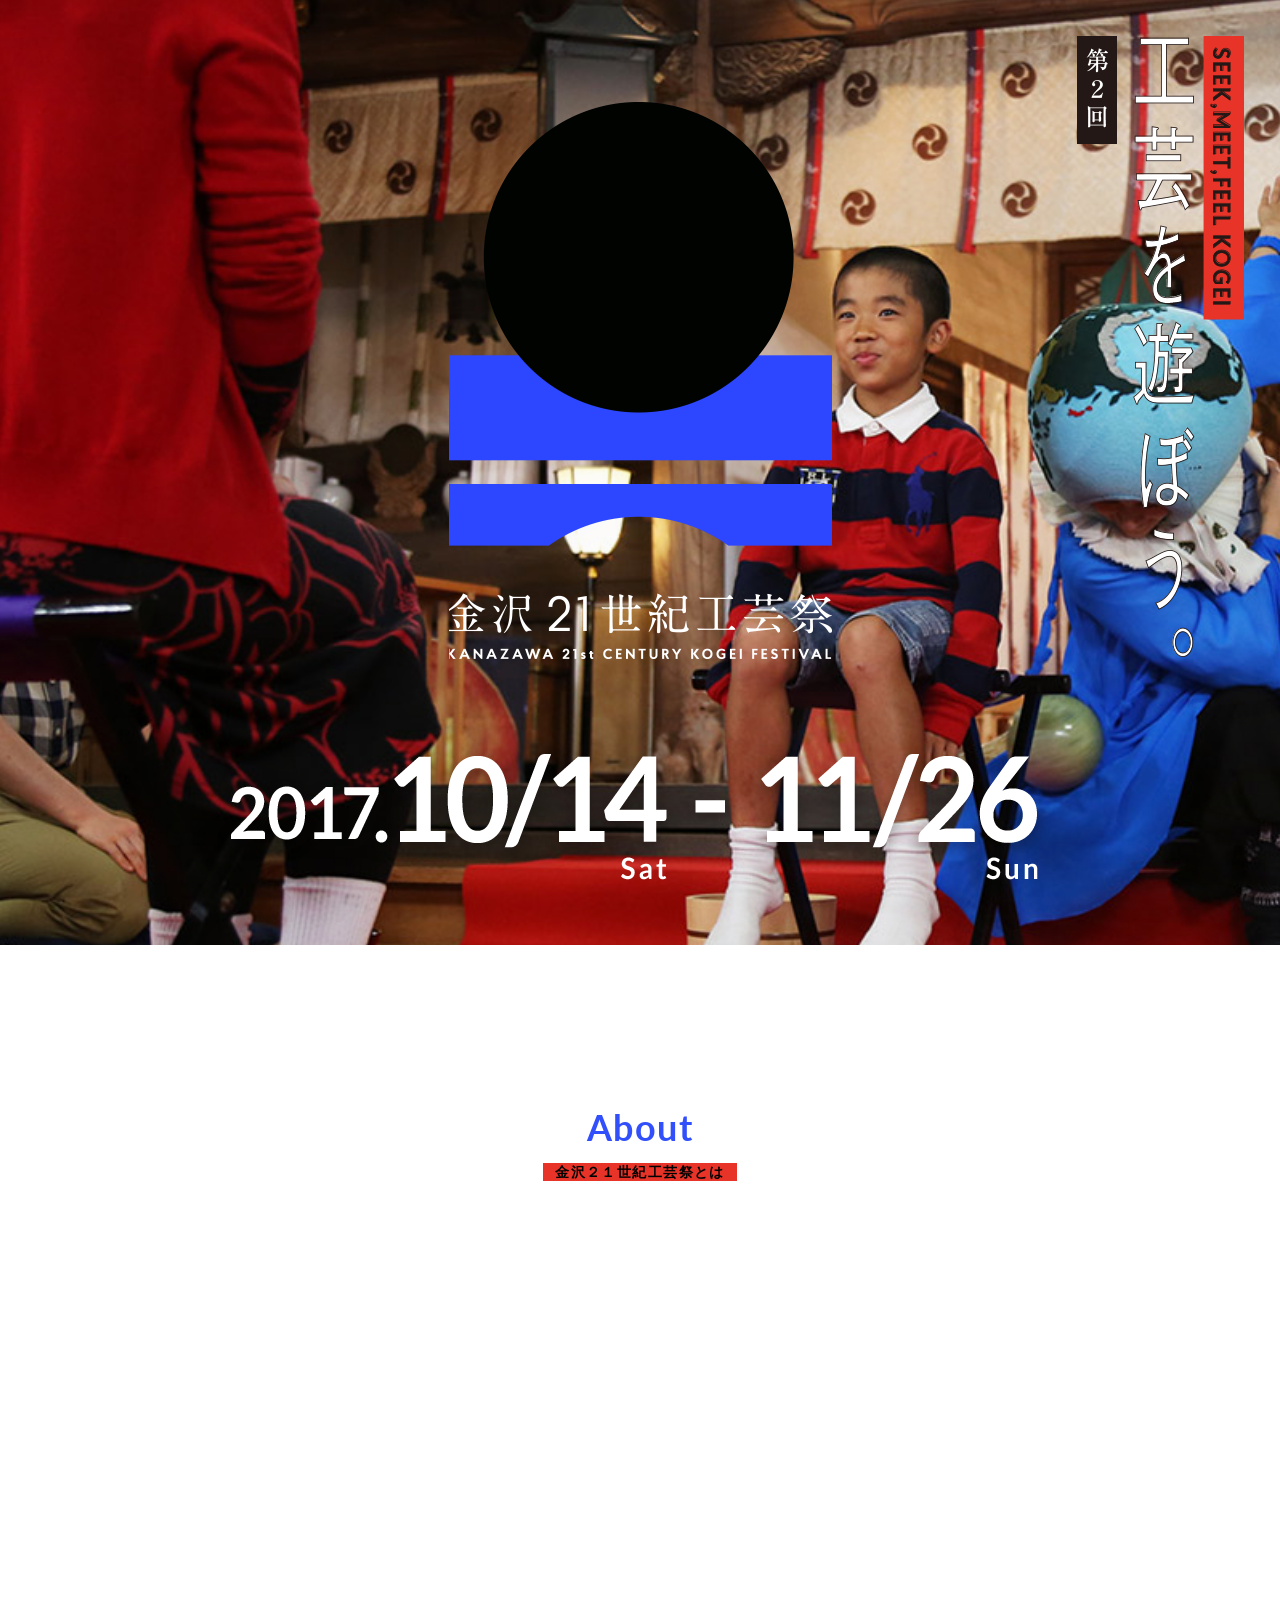
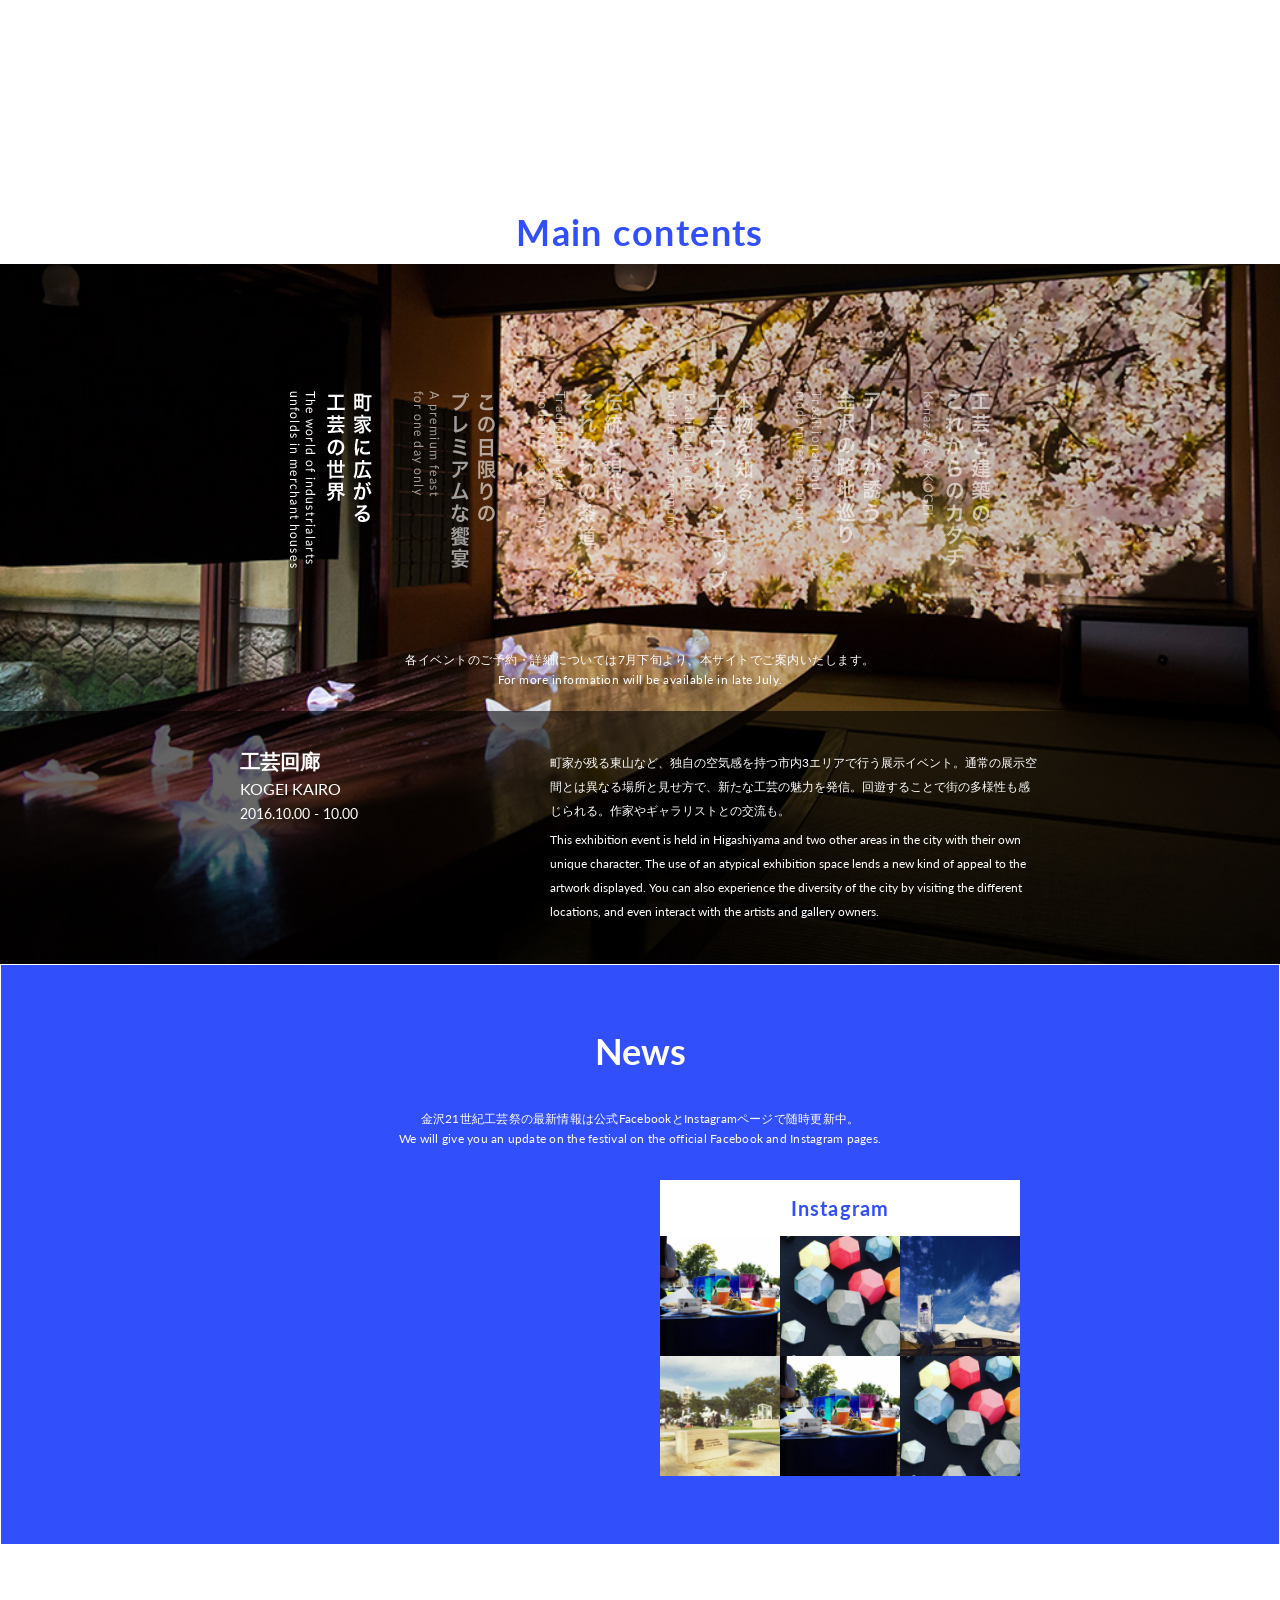
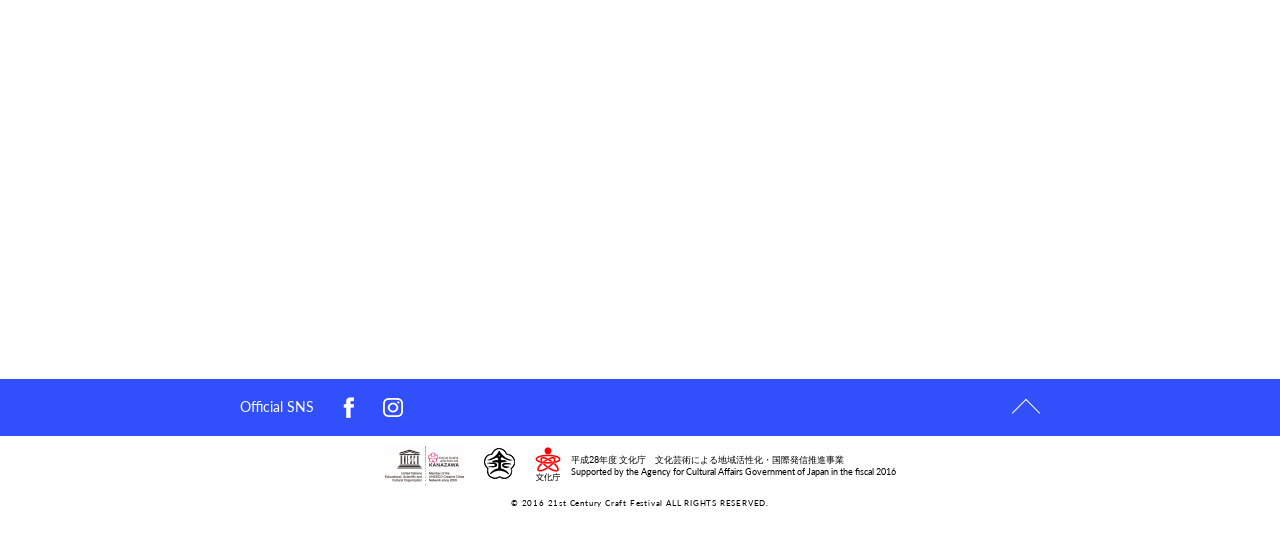
==== commit 3c03343b: "追記" ====
--- a/public/index.html
+++ b/public/index.html
@@ -204,7 +204,7 @@
           </div>
         </div>
         <div class="l_box_02">
-          <h3 class="h3_01">instagram</h3>
+          <h3 class="h3_01">Instagram</h3>
           <ul class="ul_01" id="instagram">
             <li><a href=""><img src="assets/images/instagram1.jpg" alt=""></a></li>
             <li><a href=""><img src="assets/images/instagram2.jpg" alt=""></a></li>
--- a/public/assets/css/style.css
+++ b/public/assets/css/style.css
@@ -294,10 +294,8 @@
 {
     header
     {
-        max-width: 1000px;
         height: 100vh; 
         min-height: 660px;
-        margin: 0 auto;
     }
 }
 header .h1_01
@@ -325,55 +323,53 @@
 {
     header .h1_01
     {
-        padding-top: 140px;
+        padding-bottom: 140px;
     }
 }
 @media screen and (min-width: 1000px) and (max-height: 759px)
 {
     header .h1_01 img
     {
-        width: 240px;
+        width: 260px;
     }
 }
 @media screen and (min-width: 1000px) and (min-height: 760px)
 {
     header .h1_01 img
     {
-        width: 342px;
+        width: 383px;
     }
 }
 header .p_01
 {
-    position: absolute; 
-
-    width: 43px;
+    position: absolute;
+}
+@media screen and (min-width: 1000px)
+{
+    header .p_01
+    {
+        top: 36px;
+        right: 36px;
+    }
 }
 @media screen and (min-width: 1000px) and (max-height: 759px)
 {
     header .p_01
     {
-        top: 180px;
-        right: 180px;
-
-        text-align: center;
-    }
-    header .p_01 img
-    {
-        width: 80%;
+        width: 120px;
     }
 }
 @media screen and (min-width: 1000px) and (min-height: 760px)
 {
     header .p_01
     {
-        top: 220px;
-        right: 102px;
+        width: 167px;
     }
 }
 header .time_01
 {
     position: absolute;
-    top: 0;
+    bottom: 18px;
     left: 0;
 
     display: block;
@@ -382,18 +378,25 @@
 
     text-align: center;
 }
+@media screen and (min-width: 1000px)
+{
+    header .time_01
+    {
+        margin: 0 auto;
+    }
+}
 @media screen and (min-width: 1000px) and (max-height: 759px)
 {
     header .time_01 img
     {
-        width: 80%;
+        width: 800px;
     }
 }
 @media screen and (min-width: 1000px) and (min-height: 760px)
 {
     header .time_01 img
     {
-        width: 100%;
+        width: 1000px;
     }
 }
 
@@ -606,6 +609,8 @@
 #index .mc .mc_pager li a
 {
     cursor: pointer; 
+    -webkit-transition: ease .24s all;
+            transition: ease .24s all;
 
     opacity: .6;
 }
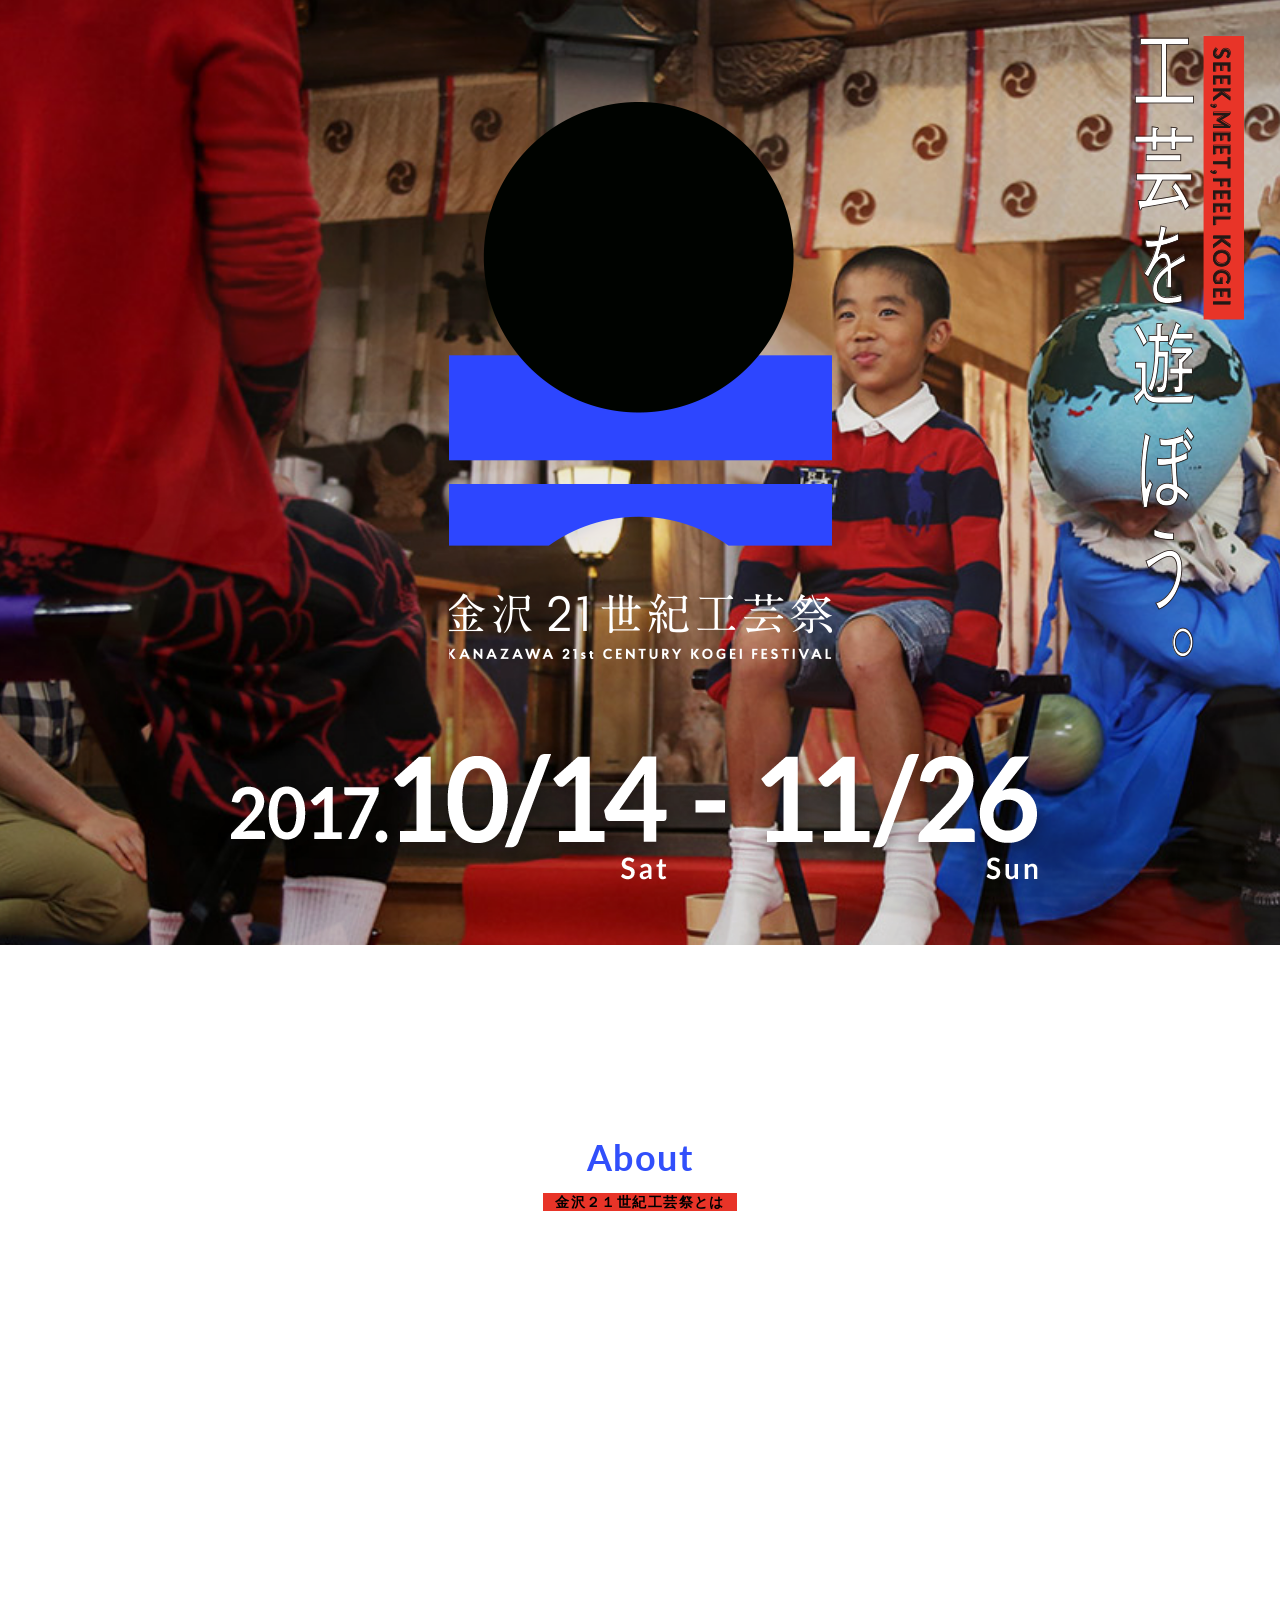
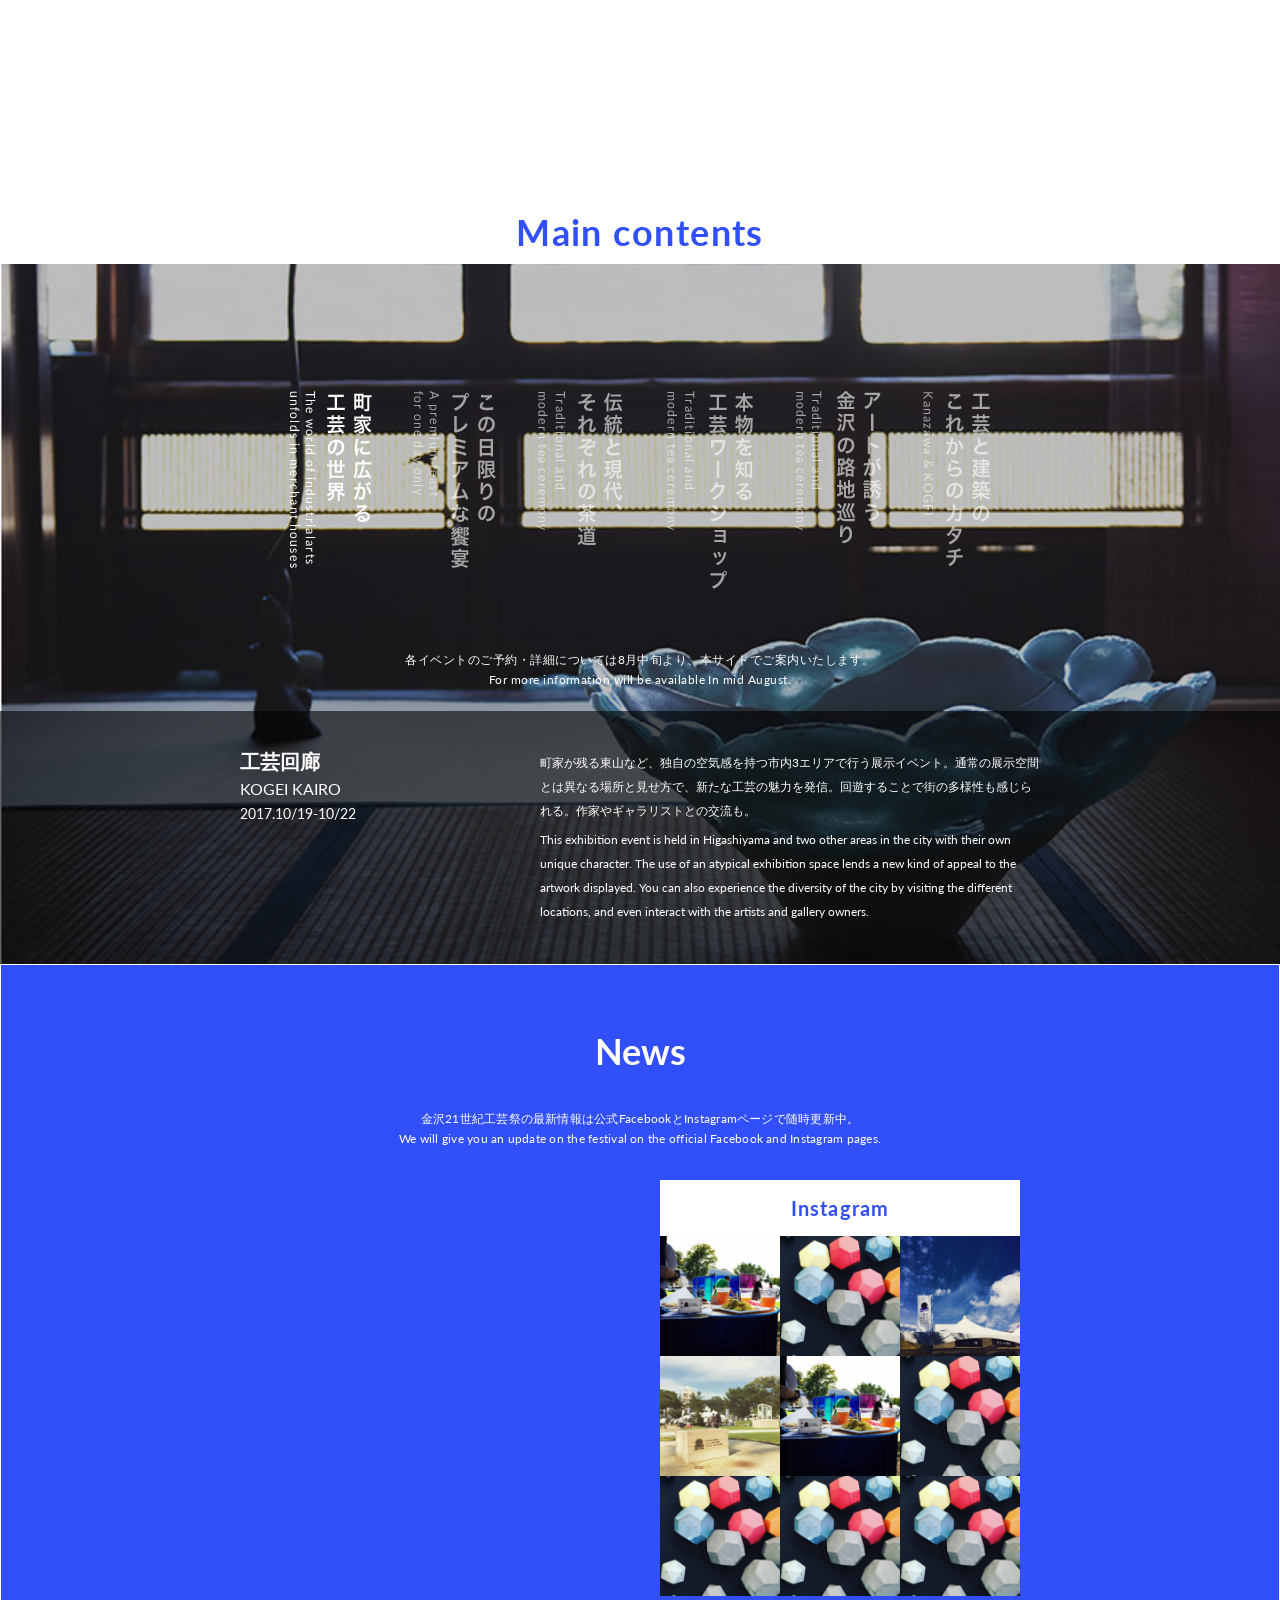
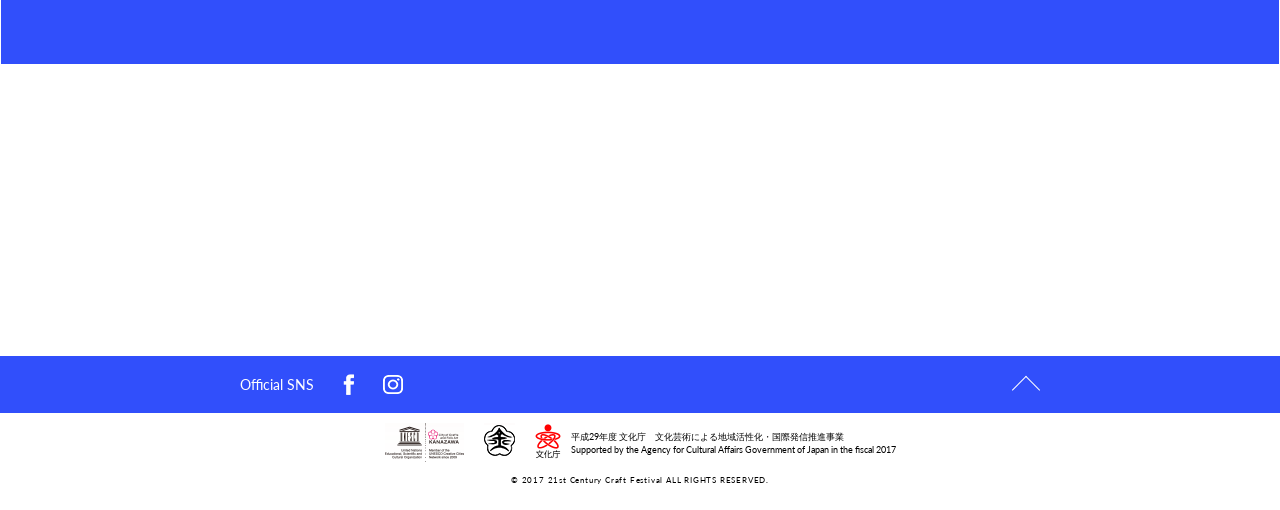
==== commit 90248693: "テストアップ" ====
--- a/public/index.html
+++ b/public/index.html
@@ -11,55 +11,56 @@
   <title>第2回 金沢21世紀工芸祭</title>
 
   <!--  favicons -->
-  <link rel="shortcut icon" type="image/vnd.microsoft.icon" href="/common/favicons/favicon.ico">
-  <link rel="icon" type="image/vnd.microsoft.icon" href="/common/favicons/favicon.ico">
-  <link rel="apple-touch-icon" sizes="57x57" href="/common/favicons/apple-touch-icon-57x57.png">
-  <link rel="apple-touch-icon" sizes="60x60" href="/common/favicons/apple-touch-icon-60x60.png">
-  <link rel="apple-touch-icon" sizes="72x72" href="/common/favicons/apple-touch-icon-72x72.png">
-  <link rel="apple-touch-icon" sizes="76x76" href="/common/favicons/apple-touch-icon-76x76.png">
-  <link rel="apple-touch-icon" sizes="114x114" href="/common/favicons/apple-touch-icon-114x114.png">
-  <link rel="apple-touch-icon" sizes="120x120" href="/common/favicons/apple-touch-icon-120x120.png">
-  <link rel="apple-touch-icon" sizes="144x144" href="/common/favicons/apple-touch-icon-144x144.png">
-  <link rel="apple-touch-icon" sizes="152x152" href="/common/favicons/apple-touch-icon-152x152.png">
-  <link rel="apple-touch-icon" sizes="180x180" href="/common/favicons/apple-touch-icon-180x180.png">
-  <link rel="icon" type="image/png" sizes="192x192" href="/common/favicons/android-chrome-192x192.png">
-  <link rel="icon" type="image/png" sizes="48x48" href="/common/favicons/favicon-48x48.png">
-  <link rel="icon" type="image/png" sizes="96x96" href="/common/favicons/favicon-96x96.png">
-  <link rel="icon" type="image/png" sizes="96x96" href="/common/favicons/favicon-160x160.png">
-  <link rel="icon" type="image/png" sizes="96x96" href="/common/favicons/favicon-196x196.png">
-  <link rel="icon" type="image/png" sizes="16x16" href="/common/favicons/favicon-16x16.png">
-  <link rel="icon" type="image/png" sizes="32x32" href="/common/favicons/favicon-32x32.png">
-  <link rel="manifest" href="/common/favicons/manifest.json">
+  <link rel="shortcut icon" type="image/vnd.microsoft.icon" href="assets/favicons/favicon.ico">
+  <link rel="icon" type="image/vnd.microsoft.icon" href="assets/favicons/favicon.ico">
+  <link rel="apple-touch-icon" sizes="57x57" href="assets/favicons/apple-touch-icon-57x57.png">
+  <link rel="apple-touch-icon" sizes="60x60" href="assets/favicons/apple-touch-icon-60x60.png">
+  <link rel="apple-touch-icon" sizes="72x72" href="assets/favicons/apple-touch-icon-72x72.png">
+  <link rel="apple-touch-icon" sizes="76x76" href="assets/favicons/apple-touch-icon-76x76.png">
+  <link rel="apple-touch-icon" sizes="114x114" href="assets/favicons/apple-touch-icon-114x114.png">
+  <link rel="apple-touch-icon" sizes="120x120" href="assets/favicons/apple-touch-icon-120x120.png">
+  <link rel="apple-touch-icon" sizes="144x144" href="assets/favicons/apple-touch-icon-144x144.png">
+  <link rel="apple-touch-icon" sizes="152x152" href="assets/favicons/apple-touch-icon-152x152.png">
+  <link rel="apple-touch-icon" sizes="180x180" href="assets/favicons/apple-touch-icon-180x180.png">
+  <link rel="icon" type="image/png" sizes="192x192" href="assets/favicons/android-chrome-192x192.png">
+  <link rel="icon" type="image/png" sizes="48x48" href="assets/favicons/favicon-48x48.png">
+  <link rel="icon" type="image/png" sizes="96x96" href="assets/favicons/favicon-96x96.png">
+  <link rel="icon" type="image/png" sizes="96x96" href="assets/favicons/favicon-160x160.png">
+  <link rel="icon" type="image/png" sizes="96x96" href="assets/favicons/favicon-196x196.png">
+  <link rel="icon" type="image/png" sizes="16x16" href="assets/favicons/favicon-16x16.png">
+  <link rel="icon" type="image/png" sizes="32x32" href="assets/favicons/favicon-32x32.png">
+  <link rel="manifest" href="assets/favicons/manifest.json">
   <meta name="msapplication-TileColor" content="#2d88ef">
   <meta name="msapplication-TileImage" content="/mstile-144x144.png">
   <!-- /favicons -->
 
   <!-- ogp -->
-  <meta property="og:title" content="#">
+  <meta property="og:site_name" content="金沢21世紀工芸祭">
+  <meta property="og:title" content="金沢21世紀工芸祭">
+  <meta property="og:description" content="クラフト都市金沢が総力を挙げて初開催する大型工芸フェスティバル「金沢21世紀工芸祭」">
   <meta property="og:type" content="article">
-  <meta property="og:description" content="#">
-  <meta property="og:url" content="#">
+  <meta property="og:locale:alternate" content="ja_JP"/>
+  <meta property="og:locale:alternate" content="es_ES"/>
+  <meta property="og:url" content="http://21c-kogei.jp/">
   <meta property="og:image" content="#">
   <meta property="og:site_name" content="#">
   <!-- /ogp -->
 
   <!-- twitter -->
   <meta name="twitter:card" content="summary_large_image">
-  <meta name="twitter:site" content="//twitterアカウント(@--)">
-  <meta name="twitter:creator" content="//製作者@--">
-  <meta name="twitter:title" content="//タイトル">
+  <meta name="twitter:title" content="第2回 金沢21世紀工芸祭">
   <meta name="twitter:description" content="//概要">
   <meta name="twitter:image:src" content="//image">
   <!-- /twitter -->
 
-  <!-- behavior -->
+  <!-- assets -->
   <link rel="stylesheet" href="assets/css/style.css">
   <link href="https://fonts.googleapis.com/css?family=Lato" rel="stylesheet">
   <script src="assets/js/picturefill.js"></script>
   <script src="assets/js/jquery.js"></script>
   <script src="assets/js/bxslider.js"></script>
   <script src="assets/js/script.js"></script>
-  <!-- /behavior -->
+  <!-- /assets -->
 
 </head>
 
@@ -95,7 +96,7 @@
         <h2 class="h2_01">About<br><i>金沢２１世紀工芸祭とは</i></h2>
         <p class="p_01">金沢21世紀工芸祭は、藩政期以来のものづくりが息づく石川県金沢市を舞台に開催する大型工芸フェスティバル。多様な展示にワークショップ、食イベントや茶会など、たくさんのプログラムが展開されます。いつにも増して工芸との接点がちりばめられた金沢で、ものづくりをとことん堪能してみませんか。</p>
         <h2 class="h2_02">What is Kanazawa 21st KOGEI Festival</h2>
-        <p class="p_02">Kanazawa 21KOGEI Festival is a large-scale arts and crafts festival, held for the first time in Kanazawa, a city of arts and crafts where creativity has breathed ever since the feudal government period. General supervision is provided by The University Art Museum, Tokyo University of the Arts Director and Professor Yuji Akimoto, who also serves as Director of the 21st Century Museum of Contemporary Art, Kanazawa, and the architect and NPO Shuto Kanazawa's Chief Director, Jun Ura. The festival endeavors to present the diversity and possibilities of the arts and crafts from a variety of perspectives, including tradition,future, design,and technology.</p>
+        <p class="p_02">The Kanazawa 21 KOGEI Festival is a large-scale arts and crafts festival held in Kanazawa, Ishikawa Prefecture, a setting where craftsmanship traditions dating from the Edo period come to life. In addition to a wide range of exhibits, there will be held workshops, feast events, tea ceremony and other event programs. Thoroughly enjoy craftsmanship in Kanazawa, a city that will be studded even more than usual with places to experience arts and crafts.</p>
       </div>
     </section>
     <!-- /about -->
@@ -103,83 +104,84 @@
     <!-- /main_content -->
     <section class="mc">
       <h2 class="h2_01">Main contents</h2>
-      <p class="p_01">各イベントのご予約・詳細については7月下旬より、本サイトでご案内いたします。
-        <br>For more information will be available in late July.</p>
-      <ul class="mc_slider" id="mcSlider">
-        <li>
-          <div class="l_block_01">
-            <div class="l_box_01">
-              <h3>工芸回廊<i>KOGEI KAIRO</i></h3>
-              <time>2016.10.00 - 10.00</time>
-            </div>
-            <div class="l_box_02">
-              <p>町家が残る東山など、独自の空気感を持つ市内3エリアで行う展示イベント。通常の展示空間とは異なる場所と見せ方で、新たな工芸の魅力を発信。回遊することで街の多様性も感じられる。作家やギャラリストとの交流も。</p>
-              <p>This exhibition event is held in Higashiyama and two other areas in the city with their own unique character. The use of an atypical exhibition space lends a new kind of appeal to the artwork displayed. You can also experience the diversity of the city by visiting the different locations, and even interact with the artists and gallery owners.</p>
-            </div>
-          </div>
-        </li>
-        <li>
-          <div class="l_block_01">
-            <div class="l_box_01">
-              <h3>工芸回廊<i>KOGEI KAIRO</i></h3>
-              <time>2016.10.00 - 10.00</time>
-            </div>
-            <div class="l_box_02">
-              <p>町家が残る東山など、独自の空気感を持つ市内3エリアで行う展示イベント。通常の展示空間とは異なる場所と見せ方で、新たな工芸の魅力を発信。回遊することで街の多様性も感じられる。作家やギャラリストとの交流も。</p>
-              <p>This exhibition event is held in Higashiyama and two other areas in the city with their own unique character. The use of an atypical exhibition space lends a new kind of appeal to the artwork displayed. You can also experience the diversity of the city by visiting the different locations, and even interact with the artists and gallery owners.</p>
-            </div>
-          </div>
-        </li>
-        <li>
-          <div class="l_block_01">
-            <div class="l_box_01">
-              <h3>工芸回廊<i>KOGEI KAIRO</i></h3>
-              <time>2016.10.00 - 10.00</time>
-            </div>
-            <div class="l_box_02">
-              <p>町家が残る東山など、独自の空気感を持つ市内3エリアで行う展示イベント。通常の展示空間とは異なる場所と見せ方で、新たな工芸の魅力を発信。回遊することで街の多様性も感じられる。作家やギャラリストとの交流も。</p>
-              <p>This exhibition event is held in Higashiyama and two other areas in the city with their own unique character. The use of an atypical exhibition space lends a new kind of appeal to the artwork displayed. You can also experience the diversity of the city by visiting the different locations, and even interact with the artists and gallery owners.</p>
-            </div>
-          </div>
-        </li>
-        <li>
-          <div class="l_block_01">
-            <div class="l_box_01">
-              <h3>工芸回廊<i>KOGEI KAIRO</i></h3>
-              <time>2016.10.00 - 10.00</time>
-            </div>
-            <div class="l_box_02">
-              <p>町家が残る東山など、独自の空気感を持つ市内3エリアで行う展示イベント。通常の展示空間とは異なる場所と見せ方で、新たな工芸の魅力を発信。回遊することで街の多様性も感じられる。作家やギャラリストとの交流も。</p>
-              <p>This exhibition event is held in Higashiyama and two other areas in the city with their own unique character. The use of an atypical exhibition space lends a new kind of appeal to the artwork displayed. You can also experience the diversity of the city by visiting the different locations, and even interact with the artists and gallery owners.</p>
-            </div>
-          </div>
-        </li>
-        <li>
-          <div class="l_block_01">
-            <div class="l_box_01">
-              <h3>工芸回廊<i>KOGEI KAIRO</i></h3>
-              <time>2016.10.00 - 10.00</time>
-            </div>
-            <div class="l_box_02">
-              <p>町家が残る東山など、独自の空気感を持つ市内3エリアで行う展示イベント。通常の展示空間とは異なる場所と見せ方で、新たな工芸の魅力を発信。回遊することで街の多様性も感じられる。作家やギャラリストとの交流も。</p>
-              <p>This exhibition event is held in Higashiyama and two other areas in the city with their own unique character. The use of an atypical exhibition space lends a new kind of appeal to the artwork displayed. You can also experience the diversity of the city by visiting the different locations, and even interact with the artists and gallery owners.</p>
-            </div>
-          </div>
-        </li>
-        <li>
-          <div class="l_block_01">
-            <div class="l_box_01">
-              <h3>工芸回廊<i>KOGEI KAIRO</i></h3>
-              <time>2016.10.00 - 10.00</time>
-            </div>
-            <div class="l_box_02">
-              <p>町家が残る東山など、独自の空気感を持つ市内3エリアで行う展示イベント。通常の展示空間とは異なる場所と見せ方で、新たな工芸の魅力を発信。回遊することで街の多様性も感じられる。作家やギャラリストとの交流も。</p>
-              <p>This exhibition event is held in Higashiyama and two other areas in the city with their own unique character. The use of an atypical exhibition space lends a new kind of appeal to the artwork displayed. You can also experience the diversity of the city by visiting the different locations, and even interact with the artists and gallery owners.</p>
-            </div>
-          </div>
-        </li>
-      </ul>
-      <ul class="mc_pager" id="mcPager">
+      <p class="p_01 pc">各イベントのご予約・詳細については8月中旬より、本サイトでご案内いたします。<br><i>For more information will be available In mid August.</i></p>
+      <div class="mc_slider pc">
+        <ul id="mcSlider">
+          <li>
+            <div class="l_block_01">
+              <div class="l_box_01">
+                <h3>工芸回廊<i>KOGEI KAIRO</i></h3>
+                <time>2017.10/19-10/22</time>
+              </div>
+              <div class="l_box_02">
+                <p>町家が残る東山など、独自の空気感を持つ市内3エリアで行う展示イベント。通常の展示空間とは異なる場所と見せ方で、新たな工芸の魅力を発信。回遊することで街の多様性も感じられる。作家やギャラリストとの交流も。</p>
+                <p>This exhibition event is held in Higashiyama and two other areas in the city with their own unique character. The use of an atypical exhibition space lends a new kind of appeal to the artwork displayed. You can also experience the diversity of the city by visiting the different locations, and even interact with the artists and gallery owners.</p>
+              </div>
+            </div>
+          </li>
+          <li>
+            <div class="l_block_01">
+              <div class="l_box_01">
+                <h3>趣膳食彩<i>SHUZEN SHOKUSAI</i></h3>
+                <time>2017.10/14-11/25</time>
+              </div>
+              <div class="l_box_02">
+                <p>金沢が誇る食文化と工芸の饗宴。金沢の街を深く知るディレクター陣が、工芸作家や料理、空間を独自の感性でコーディネート。この日のためだけに用意されたプレミアムな世界観を五感で味わう、一期一会の食事会。</p>
+                <p>A feast featuring the food culture and industrial arts Kanazawa takes pride in. The group of directors has deep understanding of the city of Kanazawa, and coordinates the works of industrial artists, food, and the space itself with a distinctive aesthetic. Enjoy the premium world created especially for this day with all five of your sense at this once in a lifetime dinner party.</p>
+              </div>
+            </div>
+          </li>
+          <li>
+            <div class="l_block_01">
+              <div class="l_box_01">
+                <h3>金沢みらい茶会<i>KANAZAWA MIRAI CHAKAI</i></h3>
+                <time>2017.10/15-11/26</time>
+              </div>
+              <div class="l_box_02">
+                <p>「茶の湯」文化が根付く金沢ならではのイベント。茶席を「トラディショナル」と「コンテンポラリー」の2大テーマで実施。後者は建築家やクリエイターらが亭主となり、思い思いの解釈でおもてなしの心を表現する。</p>
+                <p>This is an event perfectly suited to Kanazawa, with its deep-rooted connections to tea ceremony culture. Featuring two major themes for tea ceremony seating, traditional and contemporary. The latter features architects and creative professionals as tea masters, and the hosts interpret the teachings in their own way to form a unique style of hospitality.</p>
+              </div>
+            </div>
+          </li>
+          <li>
+            <div class="l_block_01">
+              <div class="l_box_01">
+                <h3>金沢みらい工芸部<i>KANAZAWA MIRAI KOGEI-BU</i></h3>
+                <time>2017.10/14-11/25</time>
+              </div>
+              <div class="l_box_02">
+                <p>子どもから大人まで、幅広い層が参加できるワークショップを実施する。石川の伝統工芸体験のほか、作家がどのようなコンセプトで作品をつくっているか、彼らの思いを追体験するアートワーク寄りのプログラムもある。</p>
+                <p>Visitors from a wide range of demographics from children to adults can all participate in this workshop. In addition to experiencing the traditional industrial arts of Ishikawa for yourself, this program also features vicarious experiences where creative professionals share the concepts they put into creating their work, giving participants a sense of closeness to artwork.</p>
+              </div>
+            </div>
+          </li>
+          <li>
+            <div class="l_block_01">
+              <div class="l_box_01">
+                <h3>金沢アートスペースリンク<i>KANAZAWA ART SPACE LINK</i></h3>
+                <time>2017.11/11-11/26</time>
+              </div>
+              <div class="l_box_02">
+                <p>ギャラリーやアートスペースが連携する展示イベント。各スペースをそれぞれが目指す「美」の傾向により3グループに分類、グループごとに展示を行う。展示に併せてタブロイドも発行し、金沢の美術シーンを客観的に見つめる。</p>
+                <p>This is an exhibition event coordinated by galleries and art spaces. The different spaces are divided up into 3 groups based on the type of beauty they're aiming for, and exhibitions are carried out for each group. There's also a published tabloid to go along with the exhibitions that provides an objective view of the art scene in Kanazawa.</p>
+              </div>
+            </div>
+          </li>
+          <li>
+            <div class="l_block_01">
+              <div class="l_box_01">
+                <h3>工芸建築<i>Kanazawa &amp; KOGEI</i></h3>
+                <time>2017.11.07 - 11.19</time>
+              </div>
+              <div class="l_box_02">
+                <p>「建築を、ひとつの工芸作品として考える」。このテーマに、工芸作家や建築家、芸術家ら多彩なプレイヤーが応じる初の作品展。町家や武家屋敷など、独自の建築様式が形成された金沢から、新たな工芸の可能性を発信する。</p>
+                <p>This exhibition event is held in Higashiyama and two other areas in the city with their own unique character. The use of an atypical exhibition space lends a new kind of appeal to the artwork displayed. You can also experience the diversity of the city by visiting the different locations, and even interact with the artists and gallery owners.</p>
+              </div>
+            </div>
+          </li>
+        </ul>
+      </div>
+      <ul class="mc_pager pc" id="mcPager">
         <li><a data-slide-index="0"><img src="assets/images/mc_pager1.png" alt=""></a></li>
         <li><a data-slide-index="1"><img src="assets/images/mc_pager2.png" alt=""></a></li>
         <li><a data-slide-index="2"><img src="assets/images/mc_pager3.png" alt=""></a></li>
@@ -187,18 +189,74 @@
         <li><a data-slide-index="4"><img src="assets/images/mc_pager5.png" alt=""></a></li>
         <li><a data-slide-index="5"><img src="assets/images/mc_pager6.png" alt=""></a></li>
       </ul>
+      <ul class="mc_accordion tb sp" id="mcAccordion">
+        <li>
+          <h3><img src="assets/images/mc_title_01.jpg" alt=""></h3>
+          <div class="l_box_01">
+            <h4 class="h4_01">工芸回廊<i>Kogei kairo</i></h4>
+            <time class="time_01">2017.11/11-11/26</time>
+            <p class="p_02">町家が残る東山など、独自の空気感を持つ市内3エリアで行う展示イベント。通常の展示空間とは異なる場所と見せ方で、新たな工芸の魅力を発信。回遊することで街の多様性も感じられる。作家やギャラリストとの交流も。</p>
+            <p class="p_03">This exhibition event is held in Higashiyama and two other areas in the city with their own unique character. The use of an atypical exhibition space lends a new kind of appeal to the artwork displayed. You can also experience the diversity of the city by visiting the different locations, and even interact with the artists and gallery owners.</p>
+          </div>
+        </li>
+        <li>
+          <h3><img src="assets/images/mc_title_02.jpg" alt=""></h3>
+          <div class="l_box_01">
+            <h4 class="h4_01">趣膳食彩<i>SHUZEN SHOKUSAI</i></h4>
+            <time class="time_01">2017.10/14-11/25</time>
+            <p class="p_02">金沢が誇る食文化と工芸の饗宴。金沢の街を深く知るディレクター陣が、工芸作家や料理、空間を独自の感性でコーディネート。この日のためだけに用意されたプレミアムな世界観を五感で味わう、一期一会の食事会。</p>
+            <p class="p_03">A feast featuring the food culture and industrial arts Kanazawa takes pride in. The group of directors has deep understanding of the city of Kanazawa, and coordinates the works of industrial artists, food, and the space itself with a distinctive aesthetic. Enjoy the premium world created especially for this day with all five of your sense at this once in a lifetime dinner party.</p>
+          </div>
+        </li>
+        <li>
+          <h3><img src="assets/images/mc_title_03.jpg" alt=""></h3>
+          <div class="l_box_01">
+            <h4 class="h4_01">金沢みらい茶会<i>KANAZAWA MIRAI CHAKAI</i></h4>
+            <time class="time_01">2017.10/15-11/26</time>
+            <p class="p_02">「茶の湯」文化が根付く金沢ならではのイベント。茶席を「トラディショナル」と「コンテンポラリー」の2大テーマで実施。後者は建築家やクリエイターらが亭主となり、思い思いの解釈でおもてなしの心を表現する。</p>
+            <p class="p_03">This is an event perfectly suited to Kanazawa, with its deep-rooted connections to tea ceremony culture. Featuring two major themes for tea ceremony seating, traditional and contemporary. The latter features architects and creative professionals as tea masters, and the hosts interpret the teachings in their own way to form a unique style of hospitality.</p>
+          </div>
+        </li>
+        <li>
+          <h3><img src="assets/images/mc_title_04.jpg" alt=""></h3>
+          <div class="l_box_01">
+            <h4 class="h4_01">金沢みらい工芸部<i>KANAZAWA MIRAI KOGEI-BU</i></h4>
+            <time class="time_01">2017.10/14-11/25</time>
+            <p class="p_02">子どもから大人まで、幅広い層が参加できるワークショップを実施する。石川の伝統工芸体験のほか、作家がどのようなコンセプトで作品をつくっているか、彼らの思いを追体験するアートワーク寄りのプログラムもある。</p>
+            <p class="p_03">Visitors from a wide range of demographics from children to adults can all participate in this workshop. In addition to experiencing the traditional industrial arts of Ishikawa for yourself, this program also features vicarious experiences where creative professionals share the concepts they put into creating their work, giving participants a sense of closeness to artwork.</p>
+          </div>
+        </li>
+        <li>
+          <h3><img src="assets/images/mc_title_05.jpg" alt=""></h3>
+          <div class="l_box_01">
+            <h4 class="h4_01">金沢アートスペースリンク<i>KANAZAWA ART SPACE LINK</i></h4>
+            <time class="time_01">2017.11/11-11/26</time>
+            <p class="p_02">ギャラリーやアートスペースが連携する展示イベント。各スペースをそれぞれが目指す「美」の傾向により3グループに分類、グループごとに展示を行う。展示に併せてタブロイドも発行し、金沢の美術シーンを客観的に見つめる。</p>
+            <p class="p_03">This is an exhibition event coordinated by galleries and art spaces. The different spaces are divided up into 3 groups based on the type of beauty they're aiming for, and exhibitions are carried out for each group. There's also a published tabloid to go along with the exhibitions that provides an objective view of the art scene in Kanazawa.</p>
+          </div>
+        </li>
+        <li>
+          <h3><img src="assets/images/mc_title_06.jpg" alt="工芸×建築の可能性を探る"></h3>
+          <div class="l_box_01">
+            <h4 class="h4_01">工芸建築<i>Kanazawa &amp; KOGEI</i></h4>
+            <time class="time_01">2017.11.07 - 11.19</time>
+            <p class="p_02">「建築を、ひとつの工芸作品として考える」。このテーマに、工芸作家や建築家、芸術家ら多彩なプレイヤーが応じる初の作品展。町家や武家屋敷など、独自の建築様式が形成された金沢から、新たな工芸の可能性を発信する。</p>
+            <p class="p_03">This exhibition event is held in Higashiyama and two other areas in the city with their own unique character. The use of an atypical exhibition space lends a new kind of appeal to the artwork displayed. You can also experience the diversity of the city by visiting the different locations, and even interact with the artists and gallery owners.</p>
+          </div>
+        </li>
+      </ul>
+      <p class="p_01 tb sp">各イベントのご予約・詳細については<br>7月下旬より、本サイトでご案内いたします。<i>For more information<br>will be available in late July.</i></p>
     </section>
     <!-- /main_content -->
 
     <!-- news -->
     <section class="news">
       <h2 class="h2_01">News</h2>
-      <p class="p_01">金沢21世紀工芸祭の最新情報は公式FacebookとInstagramページで随時更新中。
-        <br>We will give you an update on the festival on the official Facebook and Instagram pages.</p>
+      <p class="p_01">金沢21世紀工芸祭の最新情報は<br class="tb sp">公式FacebookとInstagramページで随時更新中。<i>We will give you an update on the <br class="tb sp">festival on the official Facebook and Instagram pages.</i></p>
       <div class="l_block_01">
         <div class="l_box_01">
           <div class="div_01" id="facebook">
-            <div class="fb-page" data-href="https://www.facebook.com/kanazawa21kogei/" data-tabs="timeline" data-width="360" data-height="295" data-small-header="true" data-adapt-container-width="true" data-hide-cover="false" data-show-facepile="true">
+            <div class="fb-page" data-href="https://www.facebook.com/kanazawa21kogei/" data-tabs="timeline" data-width="500" data-height="414" data-small-header="true" data-adapt-container-width="true" data-hide-cover="false" data-show-facepile="true">
               <blockquote cite="https://www.facebook.com/kanazawa21kogei/" class="fb-xfbml-parse-ignore"><a href="https://www.facebook.com/kanazawa21kogei/">金沢21世紀工芸祭</a></blockquote>
             </div>
           </div>
@@ -211,6 +269,9 @@
             <li><a href=""><img src="assets/images/instagram3.jpg" alt=""></a></li>
             <li><a href=""><img src="assets/images/instagram4.jpg" alt=""></a></li>
             <li><a href=""><img src="assets/images/instagram1.jpg" alt=""></a></li>
+            <li><a href=""><img src="assets/images/instagram2.jpg" alt=""></a></li>
+            <li><a href=""><img src="assets/images/instagram2.jpg" alt=""></a></li>
+            <li><a href=""><img src="assets/images/instagram2.jpg" alt=""></a></li>
             <li><a href=""><img src="assets/images/instagram2.jpg" alt=""></a></li>
           </ul>
         </div>
@@ -228,11 +289,11 @@
         <p>金沢21世紀工芸祭実行委員会<br>（株式会社ノエチカ内）</p>
         <p>石川県金沢市下本多町六番丁40番地1 3階<br>Email : <a href="mailto:info@noetica.co.jp">info@noetica.co.jp</a></p>
       </address>
-      <h2 class="h2_03">プレスリリースに関するお問い合わせ</h2>
+      <!--<h2 class="h2_03">プレスリリースに関するお問い合わせ</h2>
       <address class="address_02">
         <p>金沢21世紀工芸祭実行委員会・広報担当<br>（株式会社エーミライトデザイン内）</p>
         <p>石川県金沢市本町1-5-3 リファーレ2階<br>Email : <a href="mailto:press@21c-kogei.jp">press@21c-kogei.jp</a></p>
-      </address>
+      </address>-->
     </section>
     <!-- /sponsor -->
 
@@ -242,9 +303,9 @@
   <!-- bg -->
   <div id="bg">
     <ul class="ul_01" id="bgSlider">
-      <li><img src="assets/images/bg_img_01.jpg" alt="イメージ"></li>
-      <li><img src="assets/images/bg_img_02.jpg" alt="イメージ"></li>
-      <li><img src="assets/images/bg_img_03.jpg" alt="イメージ"></li>
+      <li class="bg_img_01">&nbsp;</li>
+      <li class="bg_img_02">&nbsp;</li>
+      <li class="bg_img_03">&nbsp;</li>
     </ul>
   </div>
   <!-- /bg -->
@@ -256,10 +317,10 @@
         <h4 class="h4_01">Official SNS</h4>
         <ul class="ul_01">
           <li>
-            <a href=""><img src="assets/images/footer_facebook.png" alt=""></a>
-          </li>
-          <li>
-            <a href=""><img src="assets/images/footer_instagram.png" alt=""></a>
+            <a target="_blank" href="https://www.facebook.com/kanazawa21kogei/"><img src="assets/images/footer_facebook.png" alt=""></a>
+          </li>
+          <li>
+            <a target="_blank" href="https://www.instagram.com/kanazawa21kogei/"><img src="assets/images/footer_instagram.png" alt=""></a>
           </li>
         </ul>
         <div class="div_01">
@@ -270,13 +331,31 @@
     <div class="l_block_02">
       <div class="l_block_02_inner">
         <ul class="ul_02">
-          <li><img src="assets/images/footer_icon_01.png" alt=""></li>
-          <li><img src="assets/images/footer_icon_02.png" alt=""></li>
-          <li><img src="assets/images/footer_icon_03.png" alt=""></li>
+          <li>
+            <picture>
+              <source media="(min-width: 426px)" srcset="assets/images/footer_icon_01.png">
+              <source media="(max-width: 425px)" srcset="assets/images/footer_icon_01_sp.png">
+              <img src="assets/images/footer_icon_01.png" alt="dummy image">
+            </picture>
+          </li>
+          <li>
+            <picture>
+              <source media="(min-width: 426px)" srcset="assets/images/footer_icon_02.png">
+              <source media="(max-width: 425px)" srcset="assets/images/footer_icon_02_sp.png">
+              <img src="assets/images/footer_icon_01.png" alt="dummy image">
+            </picture>
+          </li>
+          <li>
+            <picture>
+              <source media="(min-width: 426px)" srcset="assets/images/footer_icon_03.png">
+              <source media="(max-width: 425px)" srcset="assets/images/footer_icon_03_sp.png">
+              <img src="assets/images/footer_icon_01.png" alt="dummy image">
+            </picture>
+          </li>
         </ul>
-        <p class="p_01">平成28年度 文化庁　文化芸術による地域活性化・国際発信推進事業
-          <br>Supported by the Agency for Cultural Affairs Government of Japan in the fiscal 2016</p>
-        <p class="p_02"><small>&copy; 2016 21st Century Craft Festival ALL RIGHTS RESERVED.</small></p>
+        <p class="p_01">平成29年度 文化庁　文化芸術による地域活性化・国際発信推進事業
+          <br>Supported by the Agency for Cultural Affairs Government of Japan in the fiscal 2017</p>
+        <p class="p_02"><small>&copy; 2017 21st Century Craft Festival ALL RIGHTS RESERVED.</small></p>
       </div>
     </div>
   </footer>
--- a/public/assets/css/style.css
+++ b/public/assets/css/style.css
@@ -309,14 +309,14 @@
 {
     header .h1_01
     {
-        padding-top: 100px;
+        padding-bottom: 16%;
     }
 }
 @media screen and (min-width: 426px) and (max-width: 999px)
 {
     header .h1_01
     {
-        padding-top: 100px;
+        padding-bottom: 100px;
     }
 }
 @media screen and (min-width: 1000px)
@@ -326,6 +326,21 @@
         padding-bottom: 140px;
     }
 }
+@media screen and (max-width: 425px)
+{
+    header .h1_01 img
+    {
+        width: 60%;
+    }
+}
+@media screen and (min-width: 426px) and (max-width: 999px)
+{
+    header .h1_01 img
+    {
+        width: 320px;
+    }
+}
+
 @media screen and (min-width: 1000px) and (max-height: 759px)
 {
     header .h1_01 img
@@ -333,6 +348,7 @@
         width: 260px;
     }
 }
+
 @media screen and (min-width: 1000px) and (min-height: 760px)
 {
     header .h1_01 img
@@ -344,32 +360,52 @@
 {
     position: absolute;
 }
-@media screen and (min-width: 1000px)
+@media screen and (max-width: 425px)
+{
+    header .p_01
+    {
+        top: 0;
+        right: 0;
+
+        width: 14%; 
+        margin-top: 8%;
+    }
+}
+@media screen and (min-width: 426px) and (max-width: 999px)
 {
     header .p_01
     {
         top: 36px;
         right: 36px;
+
+        width: 92px;
+    }
+}
+@media screen and (min-width: 1000px)
+{
+    header .p_01
+    {
+        top: 36px;
+        right: 36px;
     }
 }
 @media screen and (min-width: 1000px) and (max-height: 759px)
 {
     header .p_01
     {
-        width: 120px;
+        width: 92px;
     }
 }
 @media screen and (min-width: 1000px) and (min-height: 760px)
 {
     header .p_01
     {
-        width: 167px;
+        width: 110px;
     }
 }
 header .time_01
 {
     position: absolute;
-    bottom: 18px;
     left: 0;
 
     display: block;
@@ -378,10 +414,26 @@
 
     text-align: center;
 }
-@media screen and (min-width: 1000px)
+@media screen and (max-width: 425px)
 {
     header .time_01
     {
+        bottom: 14%;
+    }
+}
+@media screen and (min-width: 426px) and (max-width: 999px)
+{
+    header .time_01
+    {
+        bottom: 18px;
+    }
+}
+@media screen and (min-width: 1000px)
+{
+    header .time_01
+    {
+        bottom: 18px;
+
         margin: 0 auto;
     }
 }
@@ -415,54 +467,158 @@
 
     background-color: #fff;
 }
+@media screen and (min-width: 426px) and (max-width: 999px)
+{
+    #index .mc
+    {
+        width: 425px; 
+        margin: 0 auto 80px;
+    }
+}
 #index .mc .h2_01
 {
-    padding: 14px 0;
+    font-weight: bold;
+    line-height: 1;
+
+    text-align: center; 
+    letter-spacing: .04em;
+
+    color: #314ffb;
+}
+@media screen and (max-width: 425px)
+{
+    #index .mc .h2_01
+    {
+        font-size: 6.5625vw; 
+
+        padding: 2em 0;
+    }
+}
+@media screen and (min-width: 426px) and (max-width: 999px)
+{
+    #index .mc .h2_01
+    {
+        font-size: 36px; 
+
+        padding: 2em 0;
+    }
+}
+@media screen and (min-width: 1000px)
+{
+    #index .mc .h2_01
+    {
+        font-size: 36px; 
+
+        padding: 14px 0;
+    }
 }
 #index .mc .p_01
 {
-    font-size: 12px;
     font-weight: normal;
     line-height: 1.7;
 
-    position: absolute;
-    z-index: 2;
-    top: 450px;
-    left: 0;
-
     width: 100%;
 
     text-align: center;
     letter-spacing: .04em;
-
-    color: #fff;
+}
+@media screen and (max-width: 425px)
+{
+    #index .mc .p_01
+    {
+        font-size: 3.28125vw;
+
+        padding: 2em 0;
+
+        color: #314ffb; 
+        background-color: #fff;
+    }
+}
+@media screen and (min-width: 426px) and (max-width: 999px)
+{
+    #index .mc .p_01
+    {
+        font-size: 12px;
+
+        padding: 2em 0;
+
+        color: #314ffb; 
+        background-color: #fff;
+    }
+}
+@media screen and (min-width: 1000px)
+{
+    #index .mc .p_01
+    {
+        font-size: 12px;
+
+        position: absolute;
+        z-index: 2;
+        left: 0;
+
+        color: #fff;
+    }
+}
+@media screen and (min-width: 1000px) and (max-height: 759px)
+{
+    #index .mc .p_01
+    {
+        top: 318px;
+    }
+}
+@media screen and (min-width: 1000px) and (min-height: 760px)
+{
+    #index .mc .p_01
+    {
+        top: 450px;
+    }
+}
+#index .mc .p_01 i
+{
+    display: block;
+}
+@media screen and (max-width: 425px)
+{
+    #index .mc .p_01 i
+    {
+        margin-top: .4em;
+    }
+}
+@media screen and (min-width: 426px) and (max-width: 999px)
+{
+    #index .mc .p_01 i
+    {
+        margin-top: .4em;
+    }
 }
 #index .mc .bx-wrapper
 {
     position: relative;
     z-index: 1;
 }
+
 @media screen and (min-width: 1000px) and (max-height: 759px)
 {
     #index .mc .bx-wrapper,
     #index .mc .bx-viewport,
-    #index .mc .mc_slider
-    {
-        height: 500px;
-    }
-}
+    #index .mc .mc_slider ul
+    {
+        height: 560px;
+    }
+}
+
 @media screen and (min-width: 1000px) and (min-height: 760px)
 {
     #index .mc .bx-wrapper,
     #index .mc .bx-viewport,
-    #index .mc .mc_slider
+    #index .mc .mc_slider ul
     {
         height: 700px;
     }
 }
 #index .mc .bx-wrapper li,
 #index .mc .bx-viewport li,
-#index .mc .mc_slider li
+#index .mc .mc_slider ul li
 {
     height: 100%;
 
@@ -470,43 +626,43 @@
 }
 #index .mc .bx-wrapper li:nth-child(1),
 #index .mc .bx-viewport li:nth-child(1),
-#index .mc .mc_slider li:nth-child(1)
+#index .mc .mc_slider ul li:nth-child(1)
 {
     background: url(../images/mc_figure_01.jpg) no-repeat center center;
 }
 #index .mc .bx-wrapper li:nth-child(2),
 #index .mc .bx-viewport li:nth-child(2),
-#index .mc .mc_slider li:nth-child(2)
-{
-    background: url(../images/mc_figure_01.jpg) no-repeat center center;
+#index .mc .mc_slider ul li:nth-child(2)
+{
+    background: url(../images/mc_figure_02.jpg) no-repeat center center;
 }
 #index .mc .bx-wrapper li:nth-child(3),
 #index .mc .bx-viewport li:nth-child(3),
-#index .mc .mc_slider li:nth-child(3)
-{
-    background: url(../images/mc_figure_01.jpg) no-repeat center center;
+#index .mc .mc_slider ul li:nth-child(3)
+{
+    background: url(../images/mc_figure_03.jpg) no-repeat center center;
 }
 #index .mc .bx-wrapper li:nth-child(4),
 #index .mc .bx-viewport li:nth-child(4),
-#index .mc .mc_slider li:nth-child(4)
-{
-    background: url(../images/mc_figure_01.jpg) no-repeat center center;
+#index .mc .mc_slider ul li:nth-child(4)
+{
+    background: url(../images/mc_figure_04.jpg) no-repeat center center;
 }
 #index .mc .bx-wrapper li:nth-child(5),
 #index .mc .bx-viewport li:nth-child(5),
-#index .mc .mc_slider li:nth-child(5)
-{
-    background: url(../images/mc_figure_01.jpg) no-repeat center center;
+#index .mc .mc_slider ul li:nth-child(5)
+{
+    background: url(../images/mc_figure_05.jpg) no-repeat center center;
 }
 #index .mc .bx-wrapper li:nth-child(6),
 #index .mc .bx-viewport li:nth-child(6),
-#index .mc .mc_slider li:nth-child(6)
-{
-    background: url(../images/mc_figure_01.jpg) no-repeat center center;
+#index .mc .mc_slider ul li:nth-child(6)
+{
+    background: url(../images/mc_figure_06.jpg) no-repeat center center;
 }
 #index .mc .bx-wrapper li .l_block_01,
 #index .mc .bx-viewport li .l_block_01,
-#index .mc .mc_slider li .l_block_01
+#index .mc .mc_slider ul li .l_block_01
 {
     position: absolute;
     z-index: 3;
@@ -522,18 +678,18 @@
 }
 #index .mc .bx-wrapper li .l_block_01 .l_box_01,
 #index .mc .bx-viewport li .l_block_01 .l_box_01,
-#index .mc .mc_slider li .l_block_01 .l_box_01
+#index .mc .mc_slider ul li .l_block_01 .l_box_01
 {
     display: inline-block;
 
-    width: 310px;
+    width: 300px;
 
     text-align: left; 
     vertical-align: top;
 }
 #index .mc .bx-wrapper li .l_block_01 .l_box_01 h3,
 #index .mc .bx-viewport li .l_block_01 .l_box_01 h3,
-#index .mc .mc_slider li .l_block_01 .l_box_01 h3
+#index .mc .mc_slider ul li .l_block_01 .l_box_01 h3
 {
     font-size: 20px;
     font-weight: bold;
@@ -543,7 +699,7 @@
 }
 #index .mc .bx-wrapper li .l_block_01 .l_box_01 h3 i,
 #index .mc .bx-viewport li .l_block_01 .l_box_01 h3 i,
-#index .mc .mc_slider li .l_block_01 .l_box_01 h3 i
+#index .mc .mc_slider ul li .l_block_01 .l_box_01 h3 i
 {
     font-size: 16px;
     font-weight: normal; 
@@ -554,7 +710,7 @@
 }
 #index .mc .bx-wrapper li .l_block_01 .l_box_01 time,
 #index .mc .bx-viewport li .l_block_01 .l_box_01 time,
-#index .mc .mc_slider li .l_block_01 .l_box_01 time
+#index .mc .mc_slider ul li .l_block_01 .l_box_01 time
 {
     font-size: 14px;
     line-height: 1;
@@ -565,18 +721,18 @@
 }
 #index .mc .bx-wrapper li .l_block_01 .l_box_02,
 #index .mc .bx-viewport li .l_block_01 .l_box_02,
-#index .mc .mc_slider li .l_block_01 .l_box_02
+#index .mc .mc_slider ul li .l_block_01 .l_box_02
 {
     display: inline-block;
 
-    width: 490px;
+    width: 500px;
 
     text-align: left; 
     vertical-align: top;
 }
 #index .mc .bx-wrapper li .l_block_01 .l_box_02 p,
 #index .mc .bx-viewport li .l_block_01 .l_box_02 p,
-#index .mc .mc_slider li .l_block_01 .l_box_02 p
+#index .mc .mc_slider ul li .l_block_01 .l_box_02 p
 {
     font-size: 12px;
     line-height: 2;
@@ -585,7 +741,7 @@
 }
 #index .mc .bx-wrapper li .l_block_01 .l_box_02 p:nth-child(2),
 #index .mc .bx-viewport li .l_block_01 .l_box_02 p:nth-child(2),
-#index .mc .mc_slider li .l_block_01 .l_box_02 p:nth-child(2)
+#index .mc .mc_slider ul li .l_block_01 .l_box_02 p:nth-child(2)
 {
     margin-top: .4em;
 }
@@ -593,12 +749,27 @@
 {
     position: absolute;
     z-index: 2;
-    top: 190px;
     left: 0;
 
     width: 100%;
 
     text-align: center;
+}
+
+@media screen and (min-width: 1000px) and (max-height: 759px)
+{
+    #index .mc .mc_pager
+    {
+        top: 100px;
+    }
+}
+
+@media screen and (min-width: 1000px) and (min-height: 760px)
+{
+    #index .mc .mc_pager
+    {
+        top: 190px;
+    }
 }
 #index .mc .mc_pager li
 {
@@ -619,6 +790,94 @@
 {
     opacity: 1;
 }
+#index .mc .mc_accordion li:nth-child(n+2)
+{
+    margin-top: 2px;
+}
+#index .mc .mc_accordion li h3
+{
+    position: relative;
+}
+#index .mc .mc_accordion li h3:after
+{
+    position: absolute;
+    right: 9%;
+    bottom: 30px;
+
+    display: block;
+
+    width: 20px;
+    height: 20px;
+
+    content: '';
+    -webkit-transform: rotate(-225deg);
+        -ms-transform: rotate(-225deg);
+            transform: rotate(-225deg); 
+
+    border-top: 2px solid #fff;
+    border-right: 2px solid #fff;
+}
+#index .mc .mc_accordion li h3.active:after
+{
+    bottom: 20px;
+
+    -webkit-transform: rotate(-45deg);
+        -ms-transform: rotate(-45deg);
+            transform: rotate(-45deg);
+}
+#index .mc .mc_accordion li .l_box_01
+{
+    display: none;
+
+    width: 100%;
+    padding: 9%;
+
+    color: #314ffb;
+}
+#index .mc .mc_accordion li .l_box_01 .h4_01
+{
+    font-size: 16px;
+    font-weight: bold;
+    line-height: 1; 
+
+    text-align: right;
+}
+#index .mc .mc_accordion li .l_box_01 .h4_01 i
+{
+    font-size: 14px;
+    font-weight: normal;
+
+    display: block; 
+
+    margin-top: .4em;
+}
+#index .mc .mc_accordion li .l_box_01 .time_01
+{
+    font-size: 14px;
+    line-height: 1; 
+
+    display: block;
+
+    margin-top: .4em;
+
+    text-align: right;
+}
+#index .mc .mc_accordion li .l_box_01 .p_02,
+#index .mc .mc_accordion li .l_box_01 .p_03
+{
+    font-size: 14px;
+    line-height: 1.7;
+
+    margin-top: 3em;
+
+    text-align: left;
+
+    color: #314ffb;
+}
+#index .mc .mc_accordion li .l_box_01 .p_03
+{
+    margin-top: 1em;
+}
 
 /* /main_content */
 /* bg */
@@ -639,21 +898,72 @@
 
     width: 100%;
     height: 100%;
-}
-#bg .ul_01 li img
-{
-    position: absolute;
-    top: 50%;
-    left: 50%;
-
-    width: auto;
-    min-width: 100%;
-    height: auto; 
-    min-height: 100%;
-
-    -webkit-transform: translate(-50%, -50%);
-        -ms-transform: translate(-50%, -50%);
-            transform: translate(-50%, -50%);
+
+    background-repeat: no-repeat !important; 
+    background-size: cover !important;
+}
+@media screen and (max-width: 425px)
+{
+    #bg .ul_01 li.bg_img_01
+    {
+        background: url(../images/bg_img_01_sp.jpg) no-repeat center center;
+    }
+}
+@media screen and (min-width: 426px) and (max-width: 999px)
+{
+    #bg .ul_01 li.bg_img_01
+    {
+        background: url(../images/bg_img_01.jpg) no-repeat center center;
+    }
+}
+@media screen and (min-width: 1000px)
+{
+    #bg .ul_01 li.bg_img_01
+    {
+        background: url(../images/bg_img_01.jpg) no-repeat center center;
+    }
+}
+@media screen and (max-width: 425px)
+{
+    #bg .ul_01 li.bg_img_02
+    {
+        background: url(../images/bg_img_02_sp.jpg) no-repeat center center;
+    }
+}
+@media screen and (min-width: 426px) and (max-width: 999px)
+{
+    #bg .ul_01 li.bg_img_02
+    {
+        background: url(../images/bg_img_02.jpg) no-repeat center center;
+    }
+}
+@media screen and (min-width: 1000px)
+{
+    #bg .ul_01 li.bg_img_02
+    {
+        background: url(../images/bg_img_02.jpg) no-repeat center center;
+    }
+}
+@media screen and (max-width: 425px)
+{
+    #bg .ul_01 li.bg_img_03
+    {
+        background: url(../images/bg_img_03_sp.jpg) no-repeat center center;
+    }
+}
+@media screen and (min-width: 426px) and (max-width: 999px)
+{
+    #bg .ul_01 li.bg_img_03
+    {
+        background: url(../images/bg_img_03.jpg) no-repeat center center;
+    }
+}
+@media screen and (min-width: 1000px)
+{
+    #bg .ul_01 li.bg_img_03
+    {
+        background: url(../images/bg_img_03.jpg) no-repeat center center;
+    }
 }
 
 /* /bg */
@@ -672,30 +982,77 @@
 {
     position: relative;
 
-    -webkit-box-sizing: content-box;
-            box-sizing: content-box;
-    width: 800px; 
     margin: 0 auto;
-    padding: 0 100px;
+}
+@media screen and (max-width: 425px)
+{
+    footer .l_block_01 .l_block_01_inner
+    {
+        width: 100%; 
+        padding: 0 4.5%;
+    }
+}
+@media screen and (min-width: 426px) and (max-width: 999px)
+{
+    footer .l_block_01 .l_block_01_inner
+    {
+        width: 100%; 
+        padding: 0 9%;
+    }
+}
+@media screen and (min-width: 1000px)
+{
+    footer .l_block_01 .l_block_01_inner
+    {
+        -webkit-box-sizing: content-box;
+                box-sizing: content-box;
+        width: 800px; 
+        padding: 0 100px;
+    }
 }
 footer .l_block_01 .l_block_01_inner .h4_01
 {
     display: inline-block;
 
     vertical-align: middle;
+
+    color: #fff;
+}
+@media screen and (max-width: 425px)
+{
+    footer .l_block_01 .l_block_01_inner .h4_01
+    {
+        font-size: 3.75vw;
+    }
+}
+@media screen and (min-width: 426px) and (max-width: 999px)
+{
+    footer .l_block_01 .l_block_01_inner .h4_01
+    {
+        font-size: 14px;
+    }
+}
+@media screen and (min-width: 1000px)
+{
+    footer .l_block_01 .l_block_01_inner .h4_01
+    {
+        font-size: 14px;
+    }
 }
 footer .l_block_01 .l_block_01_inner .ul_01
 {
     display: inline-block;
 
+    width: 40%; 
+
     vertical-align: middle;
 }
 footer .l_block_01 .l_block_01_inner .ul_01 li
 {
     display: inline-block;
 
-    width: 21px; 
-    margin-left: 24px;
+    width: 21px;
+    margin-left: 24px; 
 
     vertical-align: middle;
 }
@@ -704,6 +1061,27 @@
     position: absolute;
     top: 6px;
     right: 104px;
+}
+@media screen and (max-width: 425px)
+{
+    footer .l_block_01 .l_block_01_inner .div_01
+    {
+        right: 4.5%;
+    }
+}
+@media screen and (min-width: 426px) and (max-width: 999px)
+{
+    footer .l_block_01 .l_block_01_inner .div_01
+    {
+        right: 9%;
+    }
+}
+@media screen and (min-width: 1000px)
+{
+    footer .l_block_01 .l_block_01_inner .div_01
+    {
+        right: 104px;
+    }
 }
 footer .l_block_01 .l_block_01_inner .div_01 a
 {
@@ -719,17 +1097,14 @@
     border-top: 1px solid #fff;
     border-right: 1px solid #fff;
 }
-footer .l_block_01 .l_block_01_inner .div_01 a:hover
-{
-    -webkit-transform: rotate(-45deg) translate(2px, -2px);
-        -ms-transform: rotate(-45deg) translate(2px, -2px);
-            transform: rotate(-45deg) translate(2px, -2px);
-}
-footer .l_block_01 .h4_01
-{
-    font-size: 14px;
-
-    color: #fff;
+@media screen and (min-width: 1000px)
+{
+    footer .l_block_01 .l_block_01_inner .div_01 a:hover
+    {
+        -webkit-transform: rotate(-45deg) translate(2px, -2px);
+            -ms-transform: rotate(-45deg) translate(2px, -2px);
+                transform: rotate(-45deg) translate(2px, -2px);
+    }
 }
 footer .l_block_02
 {
@@ -737,29 +1112,87 @@
 }
 footer .l_block_02 .l_block_02_inner
 {
-    width: 800px;
     margin: 0 auto;
-    padding: 10px 100px 26px;
 
     text-align: center;
 }
-footer .l_block_02 .l_block_02_inner .ul_02
+@media screen and (max-width: 425px)
+{
+    footer .l_block_02 .l_block_02_inner
+    {
+        width: 100%;
+    }
+}
+@media screen and (min-width: 426px) and (max-width: 999px)
+{
+    footer .l_block_02 .l_block_02_inner
+    {
+        width: 100%;
+    }
+}
+@media screen and (min-width: 1000px)
+{
+    footer .l_block_02 .l_block_02_inner
+    {
+        width: 800px; 
+        padding: 10px 0 26px;
+    }
+}
+@media screen and (max-width: 425px)
+{
+    footer .l_block_02 .l_block_02_inner .ul_02
+    {
+        padding: 6% 9%;
+    }
+}
+@media screen and (min-width: 426px) and (max-width: 999px)
+{
+    footer .l_block_02 .l_block_02_inner .ul_02
+    {
+        padding: 30px 4.5%;
+    }
+}
+@media screen and (min-width: 1000px)
+{
+    footer .l_block_02 .l_block_02_inner .ul_02
+    {
+        display: inline-block;
+
+        vertical-align: middle;
+    }
+}
+footer .l_block_02 .l_block_02_inner .ul_02 li
 {
     display: inline-block;
 
     vertical-align: middle;
 }
-footer .l_block_02 .l_block_02_inner .ul_02 li
-{
-    display: inline-block;
-
-    height: 41px; 
-
-    vertical-align: middle;
-}
-footer .l_block_02 .l_block_02_inner .ul_02 li:nth-child(n+2)
-{
-    margin-left: 20px;
+@media screen and (max-width: 425px)
+{
+    footer .l_block_02 .l_block_02_inner .ul_02 li
+    {
+        width: 33%;
+        height: 35px;
+    }
+}
+@media screen and (min-width: 426px) and (max-width: 999px)
+{
+    footer .l_block_02 .l_block_02_inner .ul_02 li
+    {
+        width: 20%;
+        height: 41px;
+    }
+}
+@media screen and (min-width: 1000px)
+{
+    footer .l_block_02 .l_block_02_inner .ul_02 li
+    {
+        height: 41px;
+    }
+    footer .l_block_02 .l_block_02_inner .ul_02 li:nth-child(n+2)
+    {
+        margin-left: 20px;
+    }
 }
 footer .l_block_02 .l_block_02_inner .ul_02 li img
 {
@@ -768,32 +1201,85 @@
 }
 footer .l_block_02 .l_block_02_inner .p_01
 {
-    font-size: 9px;
     line-height: 1.4; 
 
     display: inline-block;
 
     margin-left: 10px;
 
-    text-align: left;
     vertical-align: middle;
 }
+@media screen and (max-width: 425px)
+{
+    footer .l_block_02 .l_block_02_inner .p_01
+    {
+        font-size: 2.5vw;
+
+        text-align: center;
+
+        color: #656565;
+    }
+}
+@media screen and (min-width: 426px) and (max-width: 999px)
+{
+    footer .l_block_02 .l_block_02_inner .p_01
+    {
+        font-size: 9px;
+
+        text-align: center;
+
+        color: #656565;
+    }
+}
+@media screen and (min-width: 1000px)
+{
+    footer .l_block_02 .l_block_02_inner .p_01
+    {
+        font-size: 9px; 
+
+        text-align: left;
+    }
+}
 footer .p_02
 {
-    font-size: 10px;
     line-height: 1; 
 
-    margin-top: 10px;
-
     text-align: center;
-    letter-spacing: .08em;
+}
+@media screen and (max-width: 425px)
+{
+    footer .p_02
+    {
+        font-size: 2.5vw; 
+
+        padding: 4.8% 0 2.4%;
+    }
+}
+@media screen and (min-width: 426px) and (max-width: 999px)
+{
+    footer .p_02
+    {
+        font-size: 10px; 
+
+        margin-top: 10px;
+        padding: 24px 0 12px;
+    }
+}
+@media screen and (min-width: 1000px)
+{
+    footer .p_02
+    {
+        font-size: 10px;
+
+        margin-top: 10px;
+
+        letter-spacing: .08em;
+    }
 }
 
 /* /footer */
-#index .about .h2_01,
-#index .mc .h2_01
-{
-    font-size: 36px;
+#index .about .h2_01
+{
     font-weight: bold;
     line-height: 1;
 
@@ -802,24 +1288,69 @@
 
     color: #314ffb;
 }
-#index .about .h2_01 i,
-#index .mc .h2_01 i
-{
-    font-size: 14px;
+@media screen and (max-width: 425px)
+{
+    #index .about .h2_01
+    {
+        font-size: 6.5625vw;
+    }
+}
+@media screen and (min-width: 426px) and (max-width: 999px)
+{
+    #index .about .h2_01
+    {
+        font-size: 36px;
+    }
+}
+@media screen and (min-width: 1000px)
+{
+    #index .about .h2_01
+    {
+        font-size: 36px;
+    }
+}
+#index .about .h2_01 i
+{
     line-height: 1;
 
     display: inline-block;
-
-    margin-top: .4em;
-    padding: 2px 12px;
 
     color: #000;
     background-color: #e83428;
 }
+@media screen and (max-width: 425px)
+{
+    #index .about .h2_01 i
+    {
+        font-size: 3.4375vw; 
+
+        margin-top: 2.6em;
+        padding: 1.2% 2.4%;
+    }
+}
+@media screen and (min-width: 426px) and (max-width: 999px)
+{
+    #index .about .h2_01 i
+    {
+        font-size: 14px; 
+
+        margin-top: .4em;
+        padding: 2px 12px;
+    }
+}
+@media screen and (min-width: 1000px)
+{
+    #index .about .h2_01 i
+    {
+        font-size: 14px; 
+
+        margin-top: .4em;
+        padding: 2px 12px;
+    }
+}
 
 #index .about .h2_02
 {
-    font-size: 12px;
     font-weight: bold;
     line-height: 1.7;
 
@@ -828,16 +1359,57 @@
 
     color: #fff;
 }
+@media screen and (max-width: 425px)
+{
+    #index .about .h2_02
+    {
+        font-size: 3.4375vw;
+    }
+}
+@media screen and (min-width: 426px) and (max-width: 999px)
+{
+    #index .about .h2_02
+    {
+        font-size: 12px;
+    }
+}
+@media screen and (min-width: 1000px)
+{
+    #index .about .h2_02
+    {
+        font-size: 12px;
+    }
+}
 
 #index .news .h2_01
 {
-    font-size: 36px;
     font-weight: bold;
     line-height: 1;
 
     text-align: center;
 
     color: #fff;
+}
+@media screen and (max-width: 425px)
+{
+    #index .news .h2_01
+    {
+        font-size: 6.5625vw;
+    }
+}
+@media screen and (min-width: 426px) and (max-width: 999px)
+{
+    #index .news .h2_01
+    {
+        font-size: 36px;
+    }
+}
+@media screen and (min-width: 1000px)
+{
+    #index .news .h2_01
+    {
+        font-size: 36px;
+    }
 }
 
 #index .sponsor .h2_01,
@@ -861,6 +1433,7 @@
 
     padding: 18px 10px;
 
+    text-align: center;
     letter-spacing: .02em;
     letter-spacing: .06em;
 
@@ -869,28 +1442,119 @@
 }
 
 #p_01,
-#p_02,
-#index .news .p_01,
-#index .sponsor .p_01,
 #index .about .p_01,
 #index .about .p_02
 {
-    font-size: 12px;
     line-height: 1.7;
 
     letter-spacing: .02em;
 
     color: #fff;
 }
-
-#p_02,
-#index .news .p_01,
+@media screen and (max-width: 425px)
+{
+    #p_01,
+    #index .about .p_01,
+    #index .about .p_02
+    {
+        font-size: 3.125vw;
+    }
+}
+@media screen and (min-width: 426px) and (max-width: 999px)
+{
+    #p_01,
+    #index .about .p_01,
+    #index .about .p_02
+    {
+        font-size: 12px;
+    }
+}
+@media screen and (min-width: 1000px)
+{
+    #p_01,
+    #index .about .p_01,
+    #index .about .p_02
+    {
+        font-size: 12px;
+    }
+}
+
+#index .news .p_01
+{
+    line-height: 1.7;
+
+    text-align: center;
+    letter-spacing: .02em;
+
+    color: #fff;
+}
+@media screen and (max-width: 425px)
+{
+    #index .news .p_01
+    {
+        font-size: 3.28125vw; 
+
+        margin-top: .24em;
+    }
+}
+@media screen and (min-width: 426px) and (max-width: 999px)
+{
+    #index .news .p_01
+    {
+        font-size: 12px;
+    }
+}
+@media screen and (min-width: 1000px)
+{
+    #index .news .p_01
+    {
+        font-size: 12px;
+    }
+}
+#index .news .p_01 i
+{
+    display: block;
+}
+@media screen and (max-width: 425px)
+{
+    #index .news .p_01 i
+    {
+        margin-top: .4em;
+    }
+}
+
 #index .sponsor .p_01
 {
+    line-height: 1.7;
+
     text-align: center;
-}
-
-.ul_01 li
+    letter-spacing: .02em;
+
+    color: #fff;
+}
+@media screen and (max-width: 425px)
+{
+    #index .sponsor .p_01
+    {
+        font-size: 3.75vw;
+    }
+}
+@media screen and (min-width: 426px) and (max-width: 999px)
+{
+    #index .sponsor .p_01
+    {
+        font-size: 12px;
+    }
+}
+@media screen and (min-width: 1000px)
+{
+    #index .sponsor .p_01
+    {
+        font-size: 12px;
+    }
+}
+
+#index .news .ul_01 li
 {
     display: inline-block; 
 
@@ -933,26 +1597,68 @@
 #index .about
 {
     display: table;
-
-    width: 1000px;
-    height: 100vh; 
-    min-height: 800px;
+}
+@media screen and (max-width: 425px)
+{
+    #index .about
+    {
+        width: 100%; 
+        padding: 17% 0;
+    }
+}
+@media screen and (min-width: 426px) and (max-width: 999px)
+{
+    #index .about
+    {
+        width: 100%;
+        height: 100vh; 
+        min-height: 800px;
+    }
+}
+@media screen and (min-width: 1000px)
+{
+    #index .about
+    {
+        width: 1000px;
+        height: 100vh; 
+        min-height: 800px;
+        margin: 0 auto;
+    }
+}
+#index .about .l_inner
+{
+    display: table-cell;
+
+    vertical-align: middle;
+}
+#index .about .l_inner .h2_02
+{
+    margin-top: 26px;
+}
+#index .about .l_inner p
+{
     margin: 0 auto;
 }
-#index .about .l_inner
-{
-    display: table-cell;
-
-    vertical-align: middle;
-}
-#index .about .l_inner .h2_02
-{
-    margin-top: 26px;
-}
-#index .about .l_inner p
-{
-    width: 380px; 
-    margin: 0 auto;
+@media screen and (max-width: 425px)
+{
+    #index .about .l_inner p
+    {
+        width: 82%;
+    }
+}
+@media screen and (min-width: 426px) and (max-width: 999px)
+{
+    #index .about .l_inner p
+    {
+        width: 380px;
+    }
+}
+@media screen and (min-width: 1000px)
+{
+    #index .about .l_inner p
+    {
+        width: 380px;
+    }
 }
 #index .about .l_inner p.p_01
 {
@@ -967,54 +1673,229 @@
 /* news */
 #index .news
 {
-    padding: 68px 78px;
-
-    border: 1px solid #fff;
     background-color: #314ffb;
 }
-#index .news .p_01
-{
-    margin-top: 40px;
-}
-#index .news .l_block_01
-{
-    margin-top: 30px;
-
-    text-align: center;
-}
-#index .news .l_block_01 .l_box_01,
-#index .news .l_block_01 .l_box_02
-{
-    display: inline-block;
-
-    width: 360px; 
-
-    vertical-align: top;
-}
-#index .news .l_block_01 .l_box_02
-{
-    margin-left: 40px;
+@media screen and (max-width: 425px)
+{
+    #index .news
+    {
+        padding: 10% 0;
+    }
+}
+@media screen and (min-width: 426px) and (max-width: 999px)
+{
+    #index .news
+    {
+        padding: 70px 0;
+    }
+}
+@media screen and (min-width: 1000px)
+{
+    #index .news
+    {
+        padding: 68px 78px; 
+
+        border: 1px solid #fff;
+    }
+}
+@media screen and (max-width: 425px)
+{
+    #index .news .p_01
+    {
+        margin-top: 7%;
+    }
+}
+@media screen and (min-width: 426px) and (max-width: 999px)
+{
+    #index .news .p_01
+    {
+        margin-top: 40px;
+    }
+}
+@media screen and (min-width: 1000px)
+{
+    #index .news .p_01
+    {
+        margin-top: 40px;
+    }
+}
+@media screen and (max-width: 425px)
+{
+    #index .news .l_block_01
+    {
+        margin-top: 7%;
+    }
+}
+@media screen and (min-width: 426px) and (max-width: 999px)
+{
+    #index .news .l_block_01
+    {
+        margin-top: 30px;
+    }
+}
+@media screen and (min-width: 1000px)
+{
+    #index .news .l_block_01
+    {
+        margin-top: 30px;
+
+        text-align: center;
+    }
+}
+@media screen and (max-width: 425px)
+{
+    #index .news .l_block_01 .l_box_01,
+    #index .news .l_block_01 .l_box_02
+    {
+        width: 82%; 
+        margin: 0 auto;
+    }
+}
+@media screen and (min-width: 426px) and (max-width: 999px)
+{
+    #index .news .l_block_01 .l_box_01,
+    #index .news .l_block_01 .l_box_02
+    {
+        width: 360px; 
+        margin: 0 auto;
+    }
+}
+@media screen and (min-width: 1000px)
+{
+    #index .news .l_block_01 .l_box_01,
+    #index .news .l_block_01 .l_box_02
+    {
+        display: inline-block;
+
+        width: 360px; 
+
+        vertical-align: top;
+    }
+}
+@media screen and (max-width: 425px)
+{
+    #index .news .l_block_01 .l_box_02
+    {
+        margin-top: 7%;
+    }
+}
+@media screen and (min-width: 426px) and (max-width: 999px)
+{
+    #index .news .l_block_01 .l_box_02
+    {
+        margin-top: 20px;
+    }
+}
+@media screen and (min-width: 1000px)
+{
+    #index .news .l_block_01 .l_box_02
+    {
+        margin-left: 40px;
+    }
 }
 
 /* /news */
 /* sponsor */
-.sponsor
-{
-    padding: 44px 0;
-}
-.sponsor .h2_02,
-.sponsor .h2_03
-{
-    margin-top: 40px;
-}
-.sponsor .p_01
-{
-    margin-top: 6px;
-}
-.sponsor .address_01,
-.sponsor .address_02
-{
-    margin-top: 6px;
+@media screen and (max-width: 425px)
+{
+    .sponsor
+    {
+        padding: 14% 0;
+    }
+}
+
+@media screen and (min-width: 426px) and (max-width: 999px)
+{
+    .sponsor
+    {
+        padding: 44px 0;
+    }
+}
+
+@media screen and (min-width: 1000px)
+{
+    .sponsor
+    {
+        padding: 44px 0;
+    }
+}
+
+@media screen and (max-width: 425px)
+{
+    .sponsor .h2_02,
+    .sponsor .h2_03
+    {
+        margin-top: 7%;
+    }
+}
+
+@media screen and (min-width: 426px) and (max-width: 999px)
+{
+    .sponsor .h2_02,
+    .sponsor .h2_03
+    {
+        margin-top: 40px;
+    }
+}
+
+@media screen and (min-width: 1000px)
+{
+    .sponsor .h2_02,
+    .sponsor .h2_03
+    {
+        margin-top: 40px;
+    }
+}
+
+@media screen and (max-width: 425px)
+{
+    .sponsor .p_01
+    {
+        margin-top: .4em;
+    }
+}
+
+@media screen and (min-width: 426px) and (max-width: 999px)
+{
+    .sponsor .p_01
+    {
+        margin-top: 6px;
+    }
+}
+
+@media screen and (min-width: 1000px)
+{
+    .sponsor .p_01
+    {
+        margin-top: 6px;
+    }
+}
+
+@media screen and (max-width: 425px)
+{
+    .sponsor .address_01,
+    .sponsor .address_02
+    {
+        margin-top: 2.4%;
+    }
+}
+
+@media screen and (min-width: 426px) and (max-width: 999px)
+{
+    .sponsor .address_01,
+    .sponsor .address_02
+    {
+        margin-top: 6px;
+    }
+}
+
+@media screen and (min-width: 1000px)
+{
+    .sponsor .address_01,
+    .sponsor .address_02
+    {
+        margin-top: 6px;
+    }
 }
 
 /* /sponsor */
@@ -1023,11 +1904,35 @@
 {
     -webkit-transition: all 1.2s ease;
             transition: all 1.2s ease;
-    -webkit-transform: scale(1.1);
-        -ms-transform: scale(1.1);
-            transform: scale(1.1);
 
     background-color: #000;
+}
+@media screen and (max-width: 425px)
+{
+    #bg
+    {
+        -webkit-transform: scale(1.2);
+            -ms-transform: scale(1.2);
+                transform: scale(1.2);
+    }
+}
+@media screen and (min-width: 426px) and (max-width: 999px)
+{
+    #bg
+    {
+        -webkit-transform: scale(1.2);
+            -ms-transform: scale(1.2);
+                transform: scale(1.2);
+    }
+}
+@media screen and (min-width: 1000px)
+{
+    #bg
+    {
+        -webkit-transform: scale(1.1);
+            -ms-transform: scale(1.1);
+                transform: scale(1.1);
+    }
 }
 #bg .bx-wrapper,
 #bg .bx-viewport,
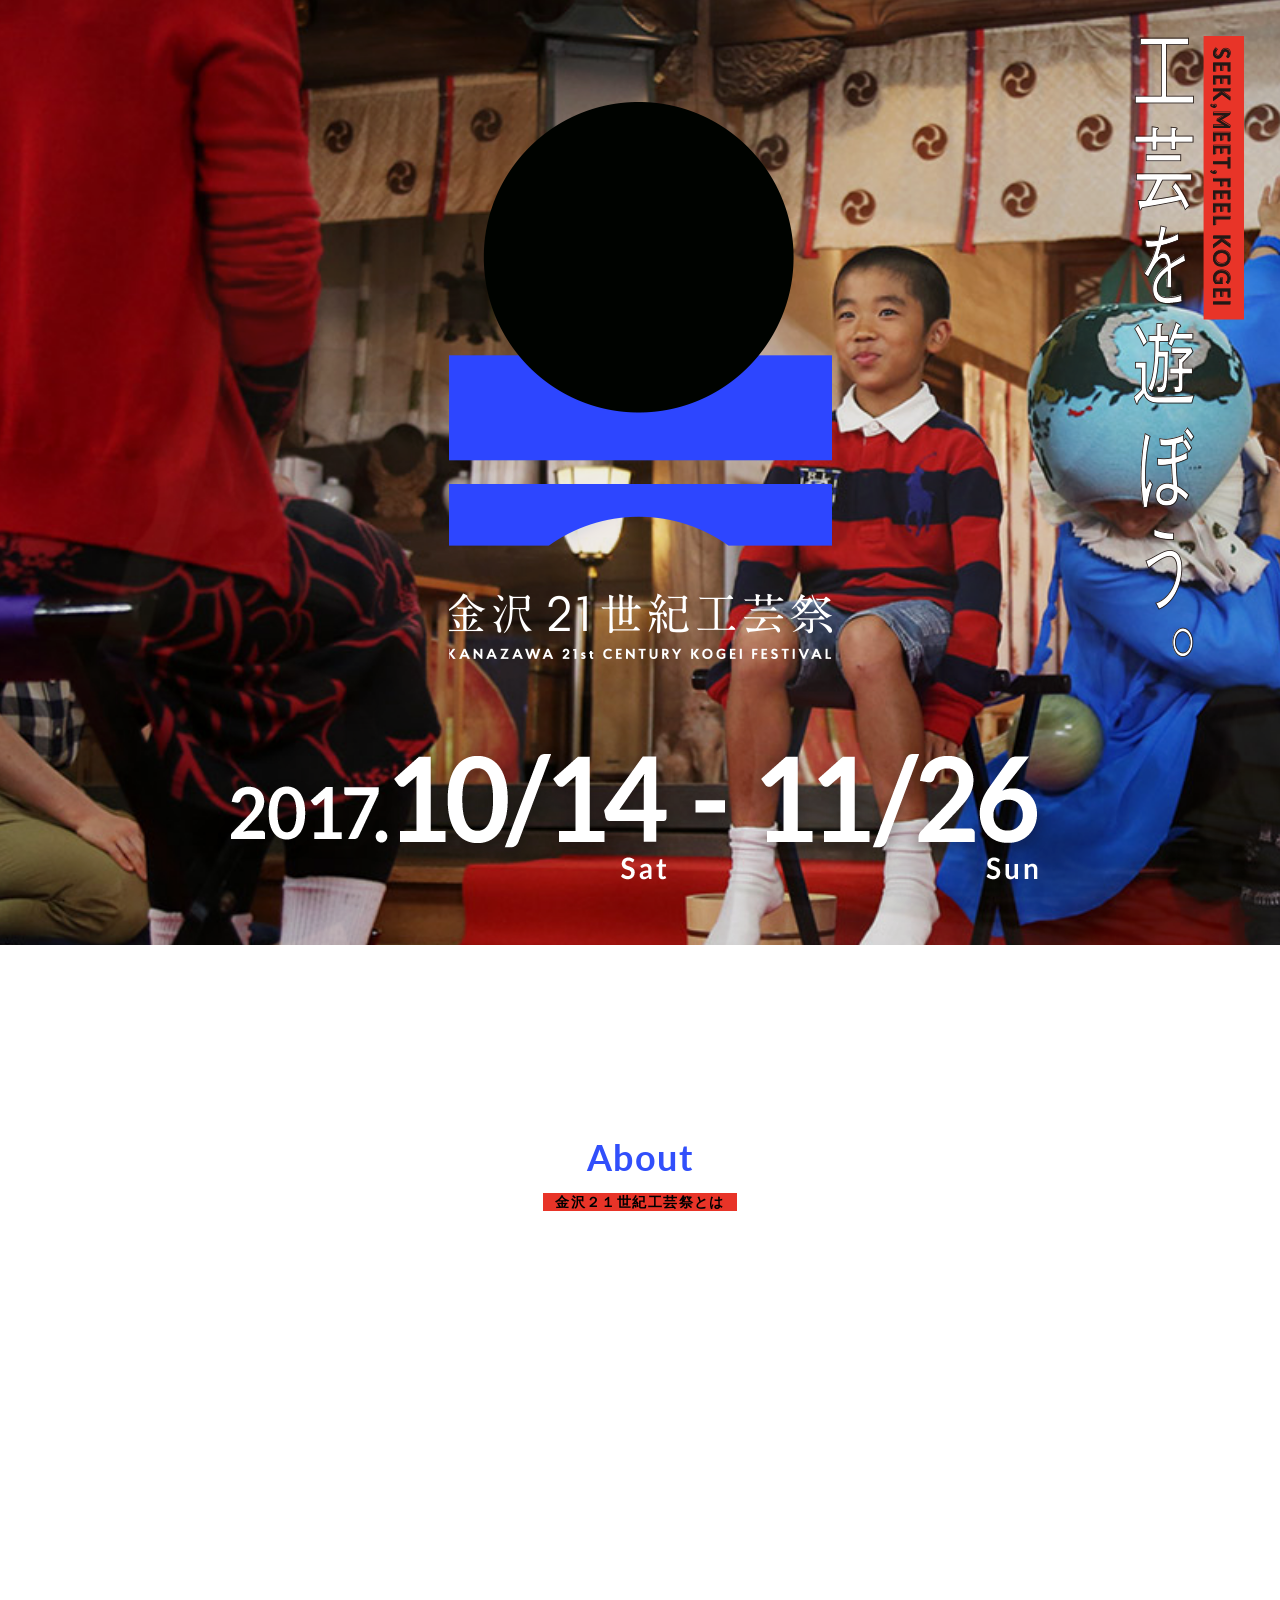
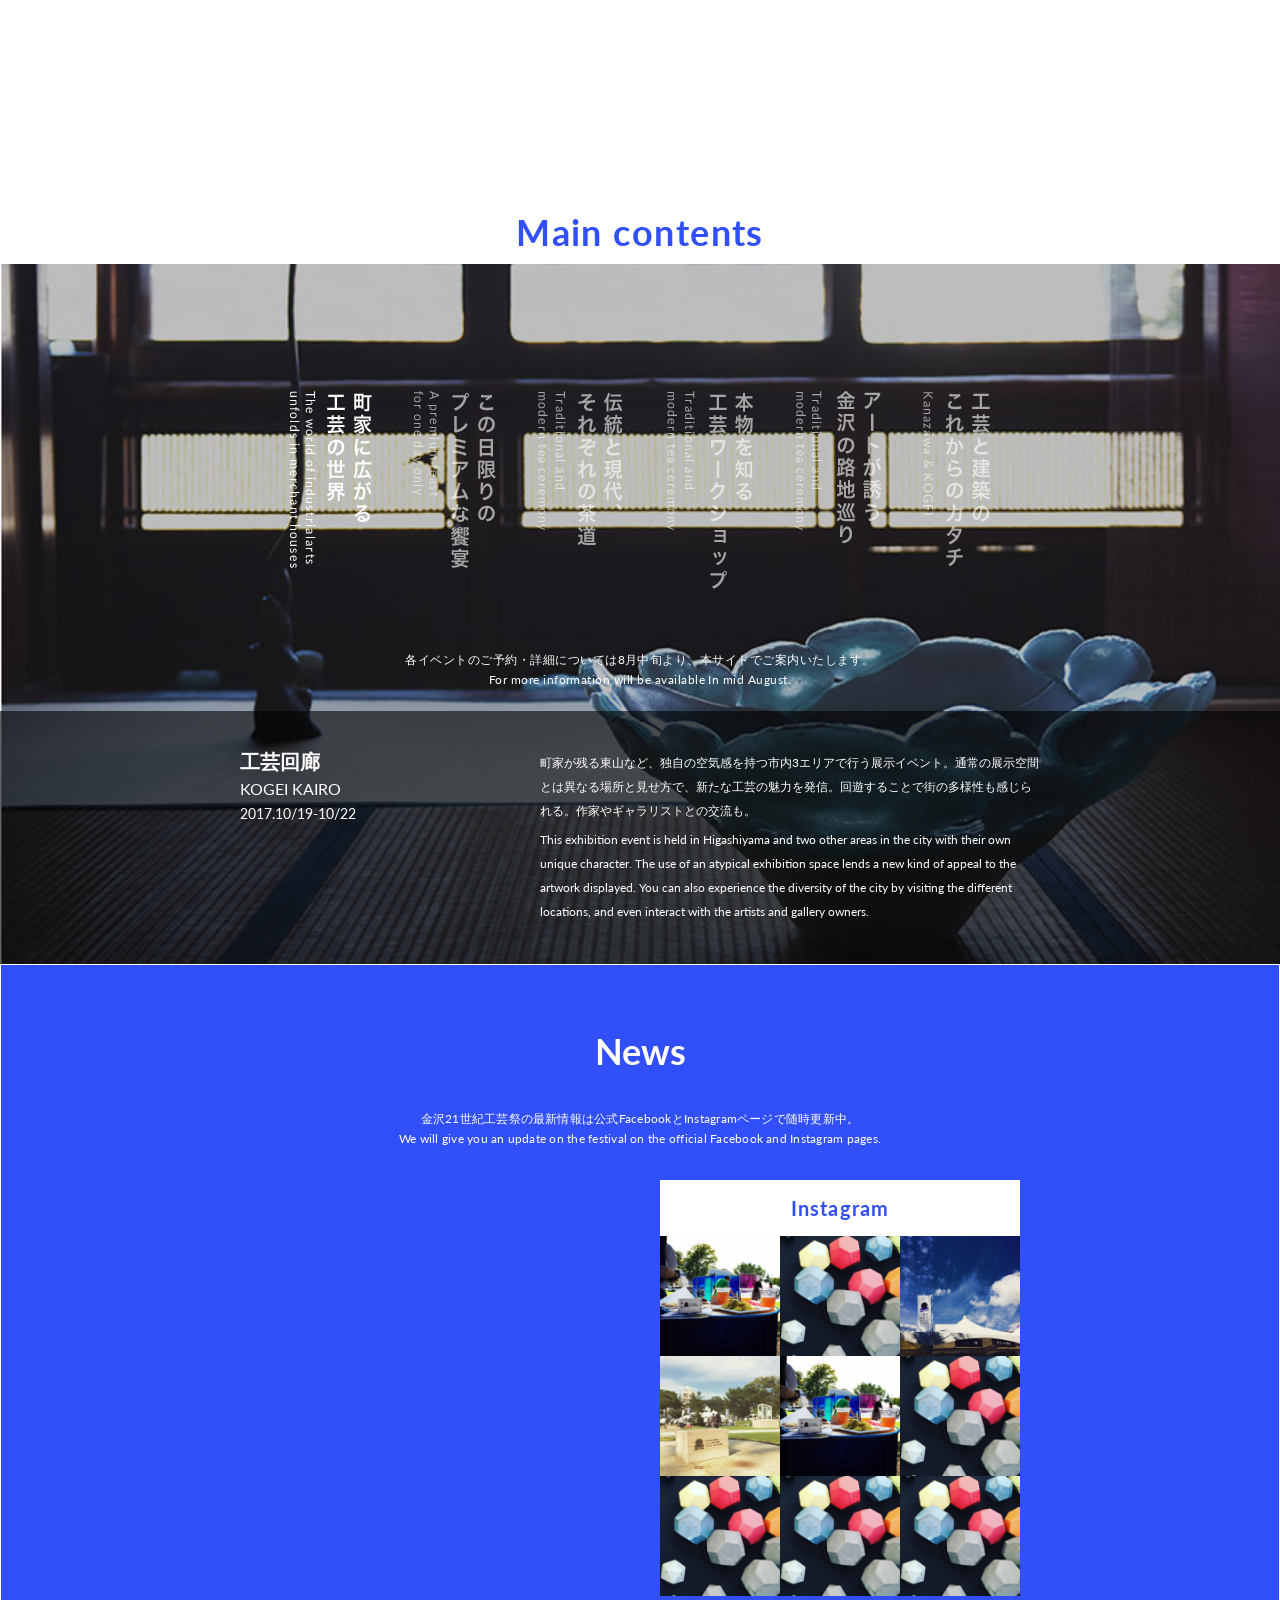
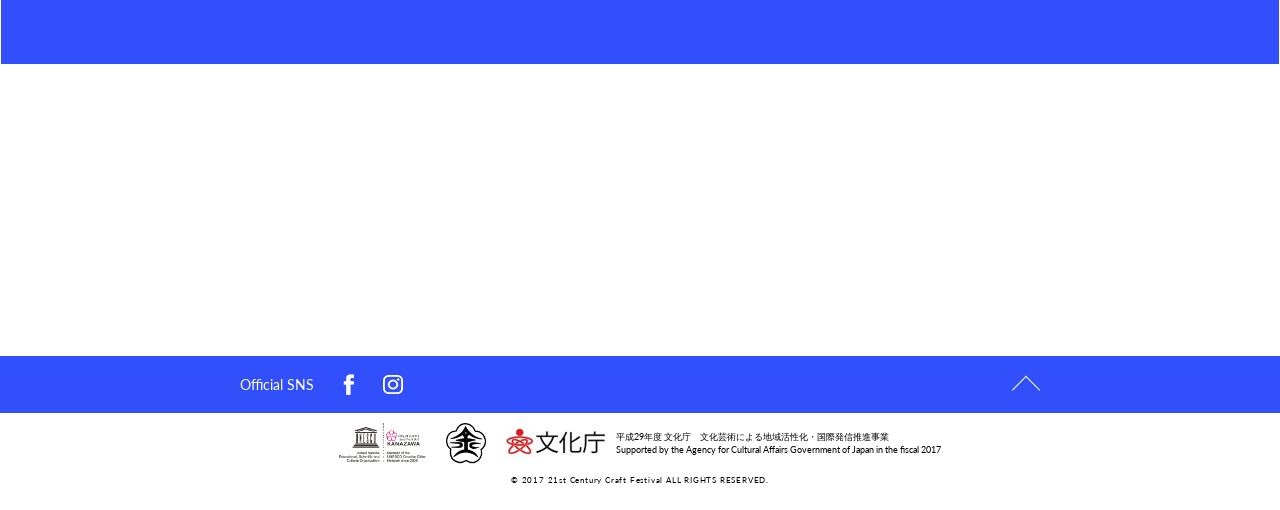
==== commit 32313b82: "テキスト編集" ====
--- a/public/index.html
+++ b/public/index.html
@@ -245,7 +245,7 @@
           </div>
         </li>
       </ul>
-      <p class="p_01 tb sp">各イベントのご予約・詳細については<br>7月下旬より、本サイトでご案内いたします。<i>For more information<br>will be available in late July.</i></p>
+      <p class="p_01 tb sp">各イベントのご予約・詳細については<br>8月中旬より、本サイトでご案内いたします。<i>For more information<br>will be available In mid August.</i></p>
     </section>
     <!-- /main_content -->
 
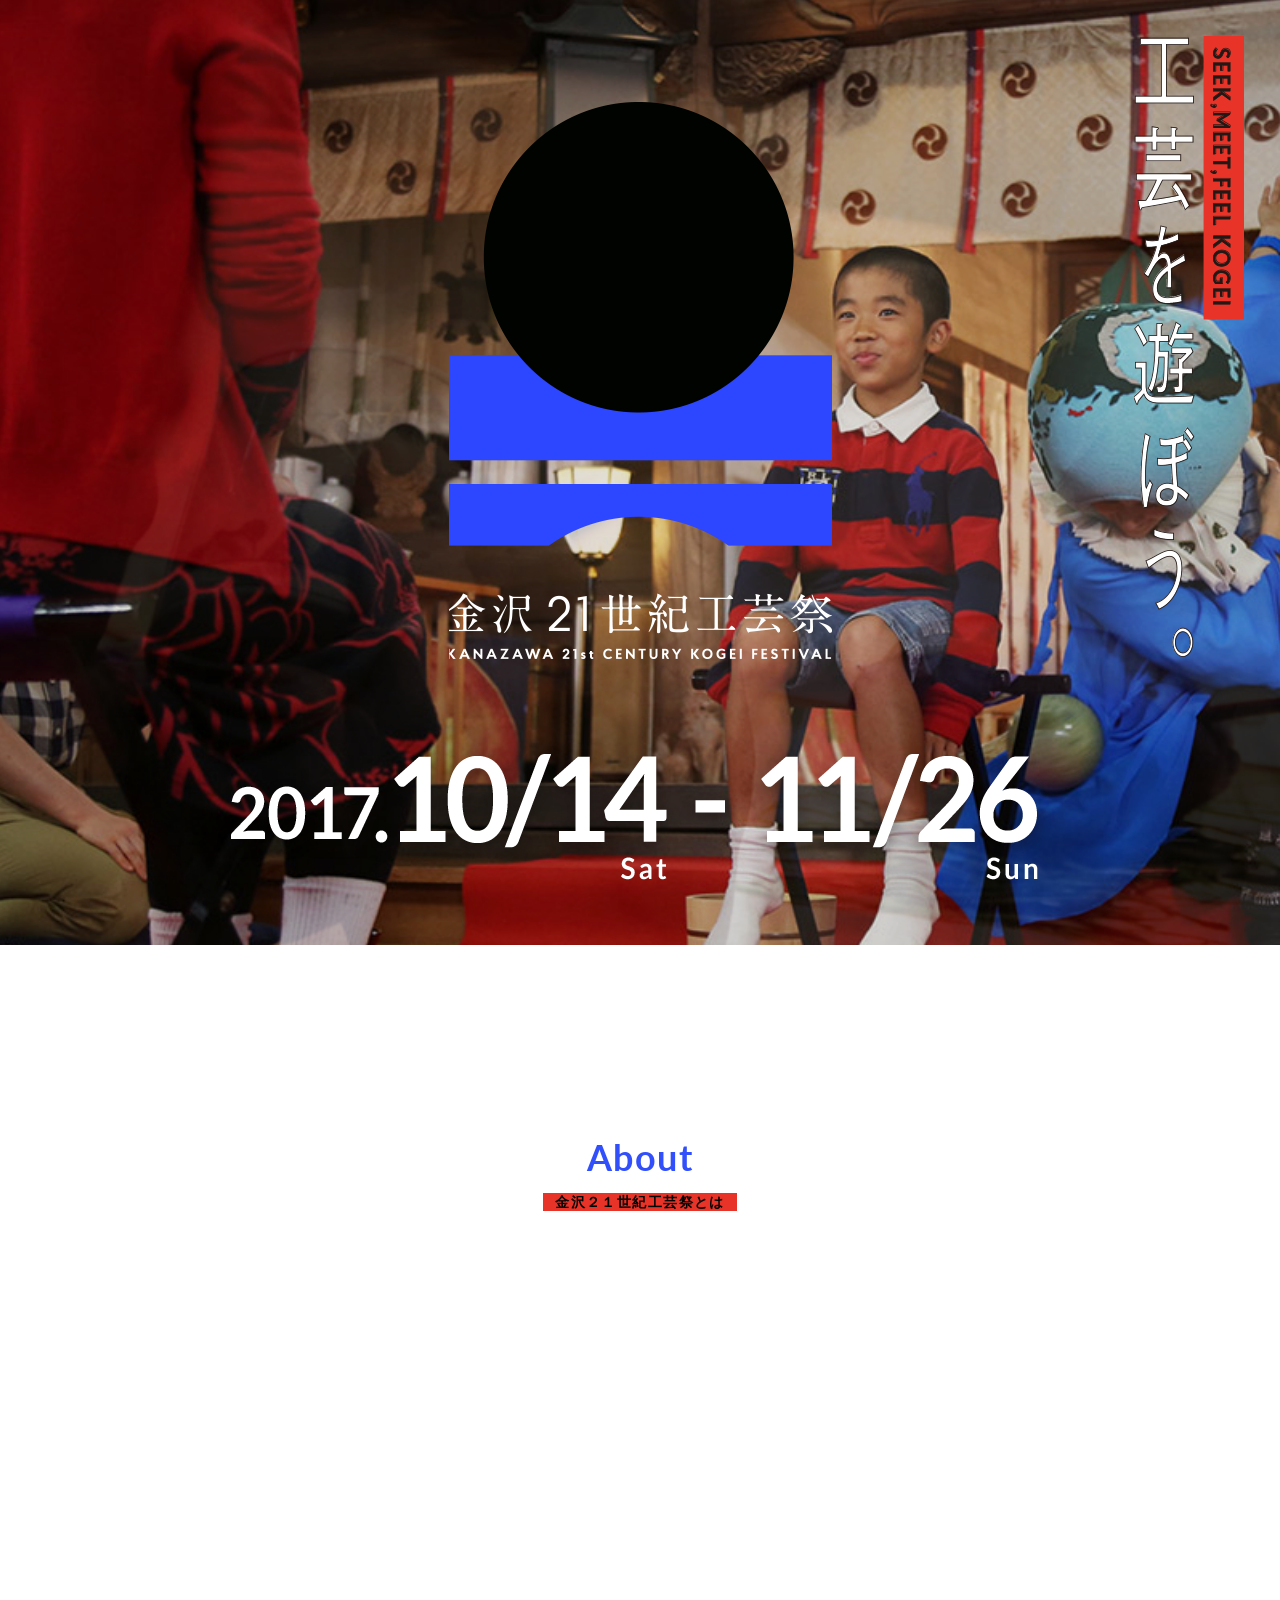
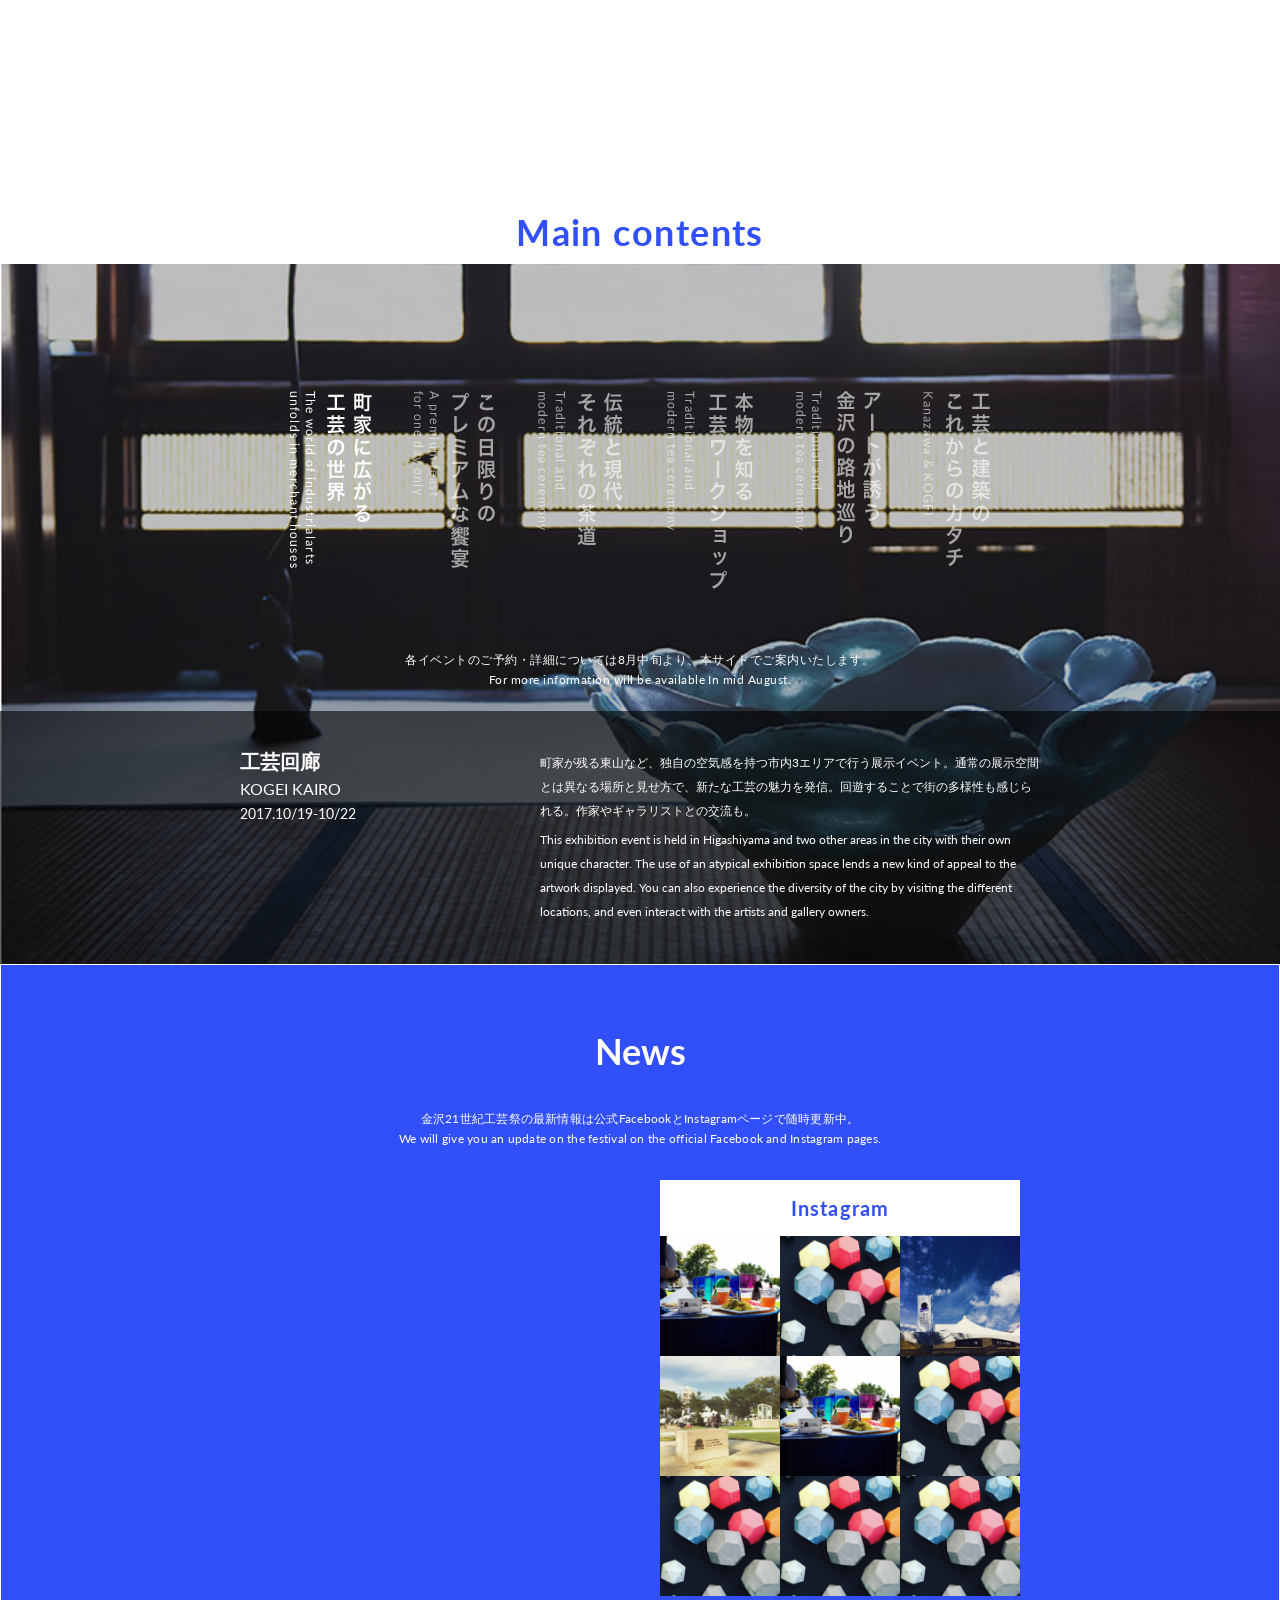
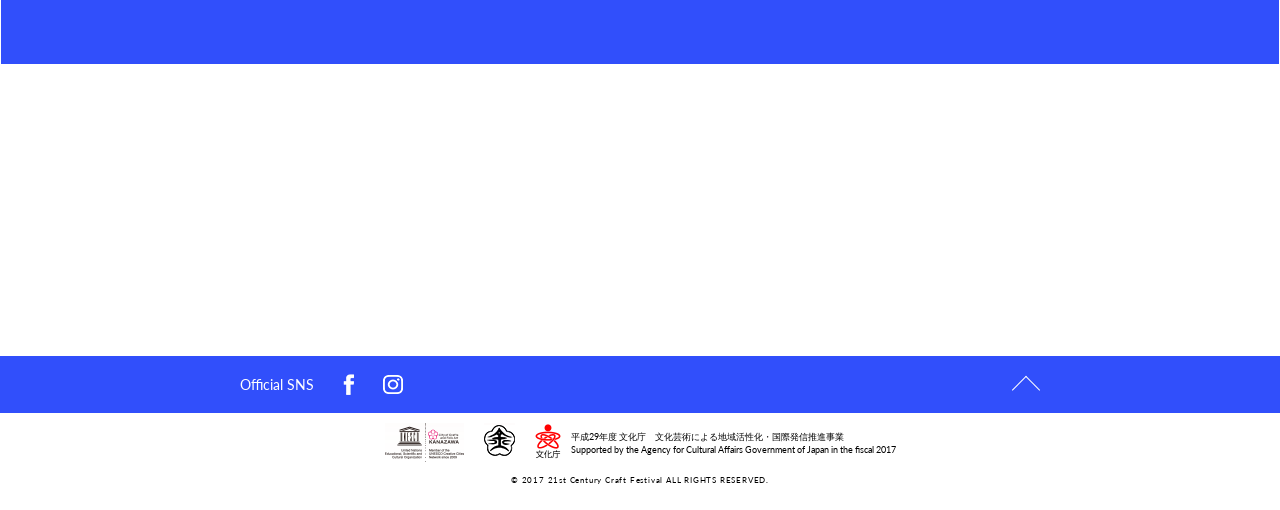
==== commit c6eba83d: "修正" ====
--- a/public/index.html
+++ b/public/index.html
@@ -174,7 +174,7 @@
                 <time>2017.11.07 - 11.19</time>
               </div>
               <div class="l_box_02">
-                <p>「建築を、ひとつの工芸作品として考える」。このテーマに、工芸作家や建築家、芸術家ら多彩なプレイヤーが応じる初の作品展。町家や武家屋敷など、独自の建築様式が形成された金沢から、新たな工芸の可能性を発信する。</p>
+                <p>「建築を、ひとつの工芸作品として考える」。このテーマに、工芸作家や建築家ら多彩なプレイヤーが応じる初の展覧会。伝統と革新が呼応し合い独自の文化を発信する金沢から「工芸建築」が生み出す新たな可能性を提案する。</p>
                 <p>This exhibition event is held in Higashiyama and two other areas in the city with their own unique character. The use of an atypical exhibition space lends a new kind of appeal to the artwork displayed. You can also experience the diversity of the city by visiting the different locations, and even interact with the artists and gallery owners.</p>
               </div>
             </div>
@@ -240,7 +240,7 @@
           <div class="l_box_01">
             <h4 class="h4_01">工芸建築<i>Kanazawa &amp; KOGEI</i></h4>
             <time class="time_01">2017.11.07 - 11.19</time>
-            <p class="p_02">「建築を、ひとつの工芸作品として考える」。このテーマに、工芸作家や建築家、芸術家ら多彩なプレイヤーが応じる初の作品展。町家や武家屋敷など、独自の建築様式が形成された金沢から、新たな工芸の可能性を発信する。</p>
+            <p class="p_02">「建築を、ひとつの工芸作品として考える」。このテーマに、工芸作家や建築家ら多彩なプレイヤーが応じる初の展覧会。伝統と革新が呼応し合い独自の文化を発信する金沢から「工芸建築」が生み出す新たな可能性を提案する。</p>
             <p class="p_03">This exhibition event is held in Higashiyama and two other areas in the city with their own unique character. The use of an atypical exhibition space lends a new kind of appeal to the artwork displayed. You can also experience the diversity of the city by visiting the different locations, and even interact with the artists and gallery owners.</p>
           </div>
         </li>
